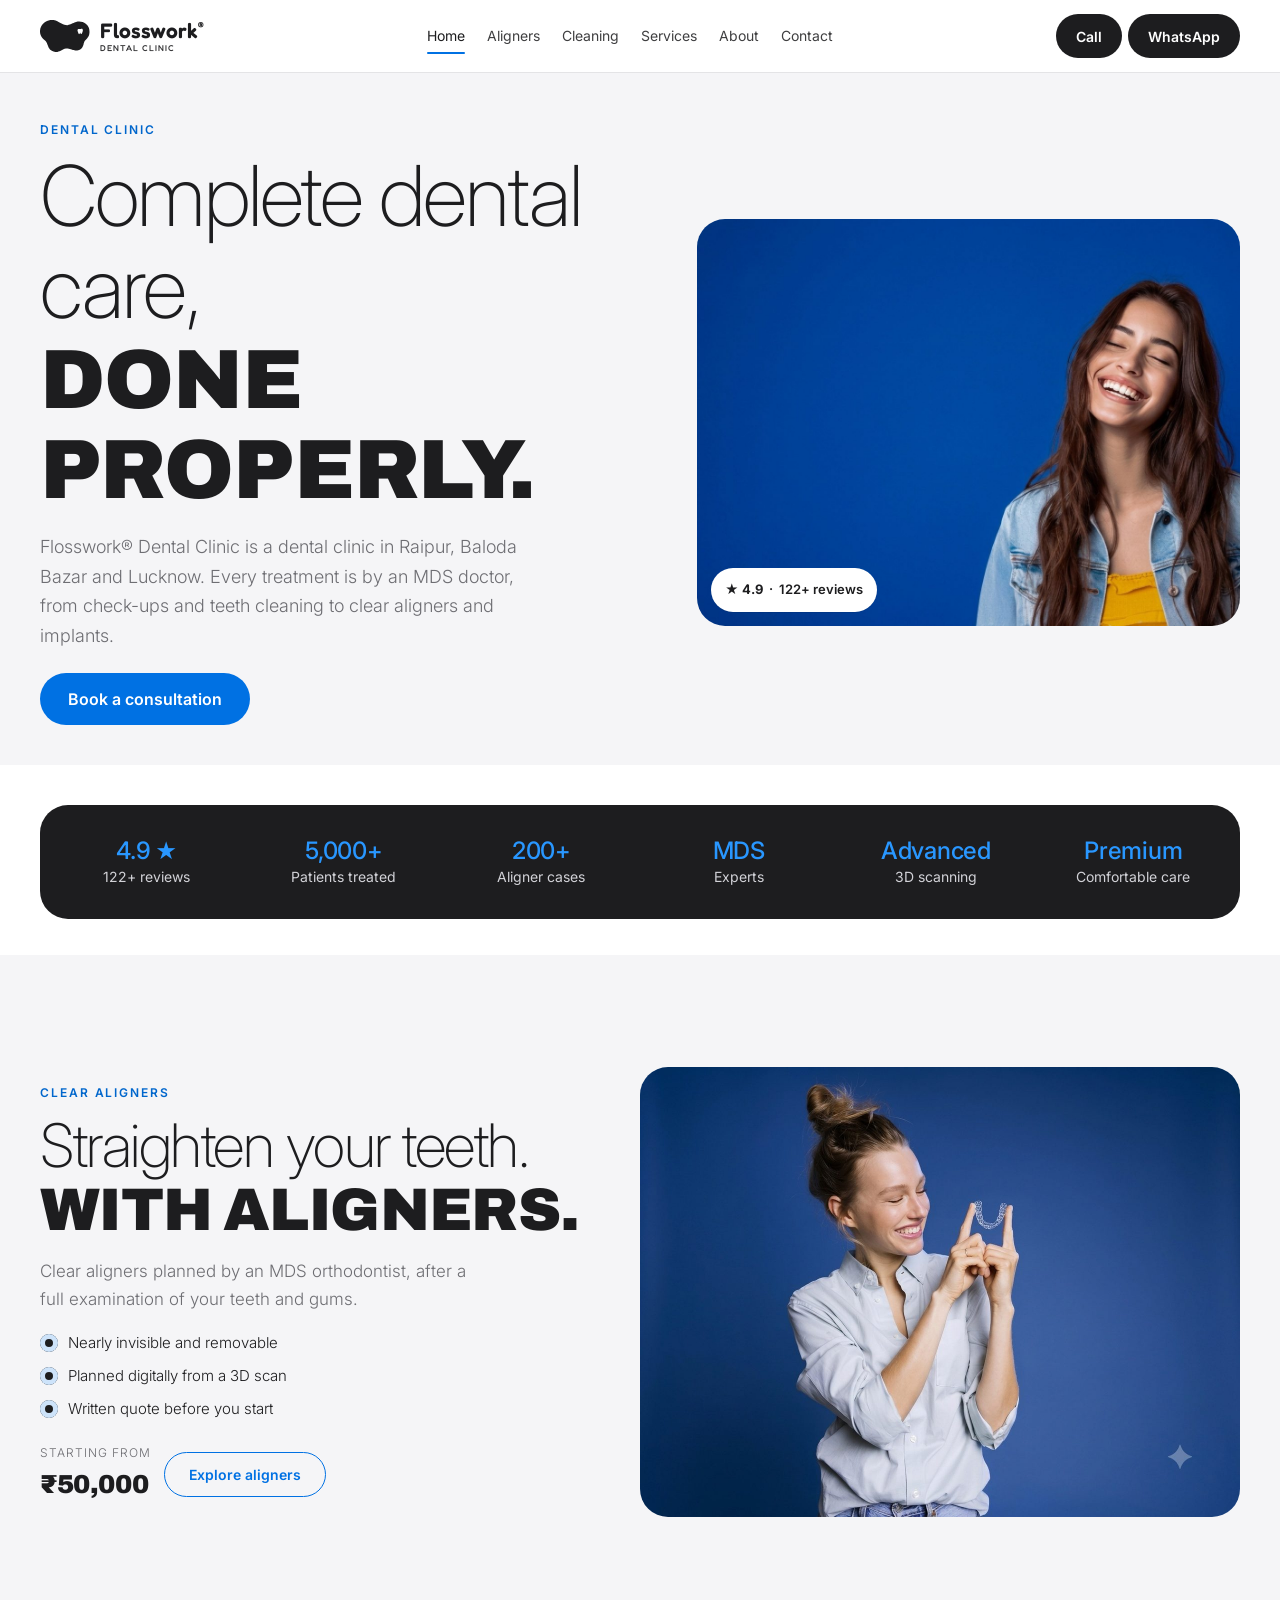
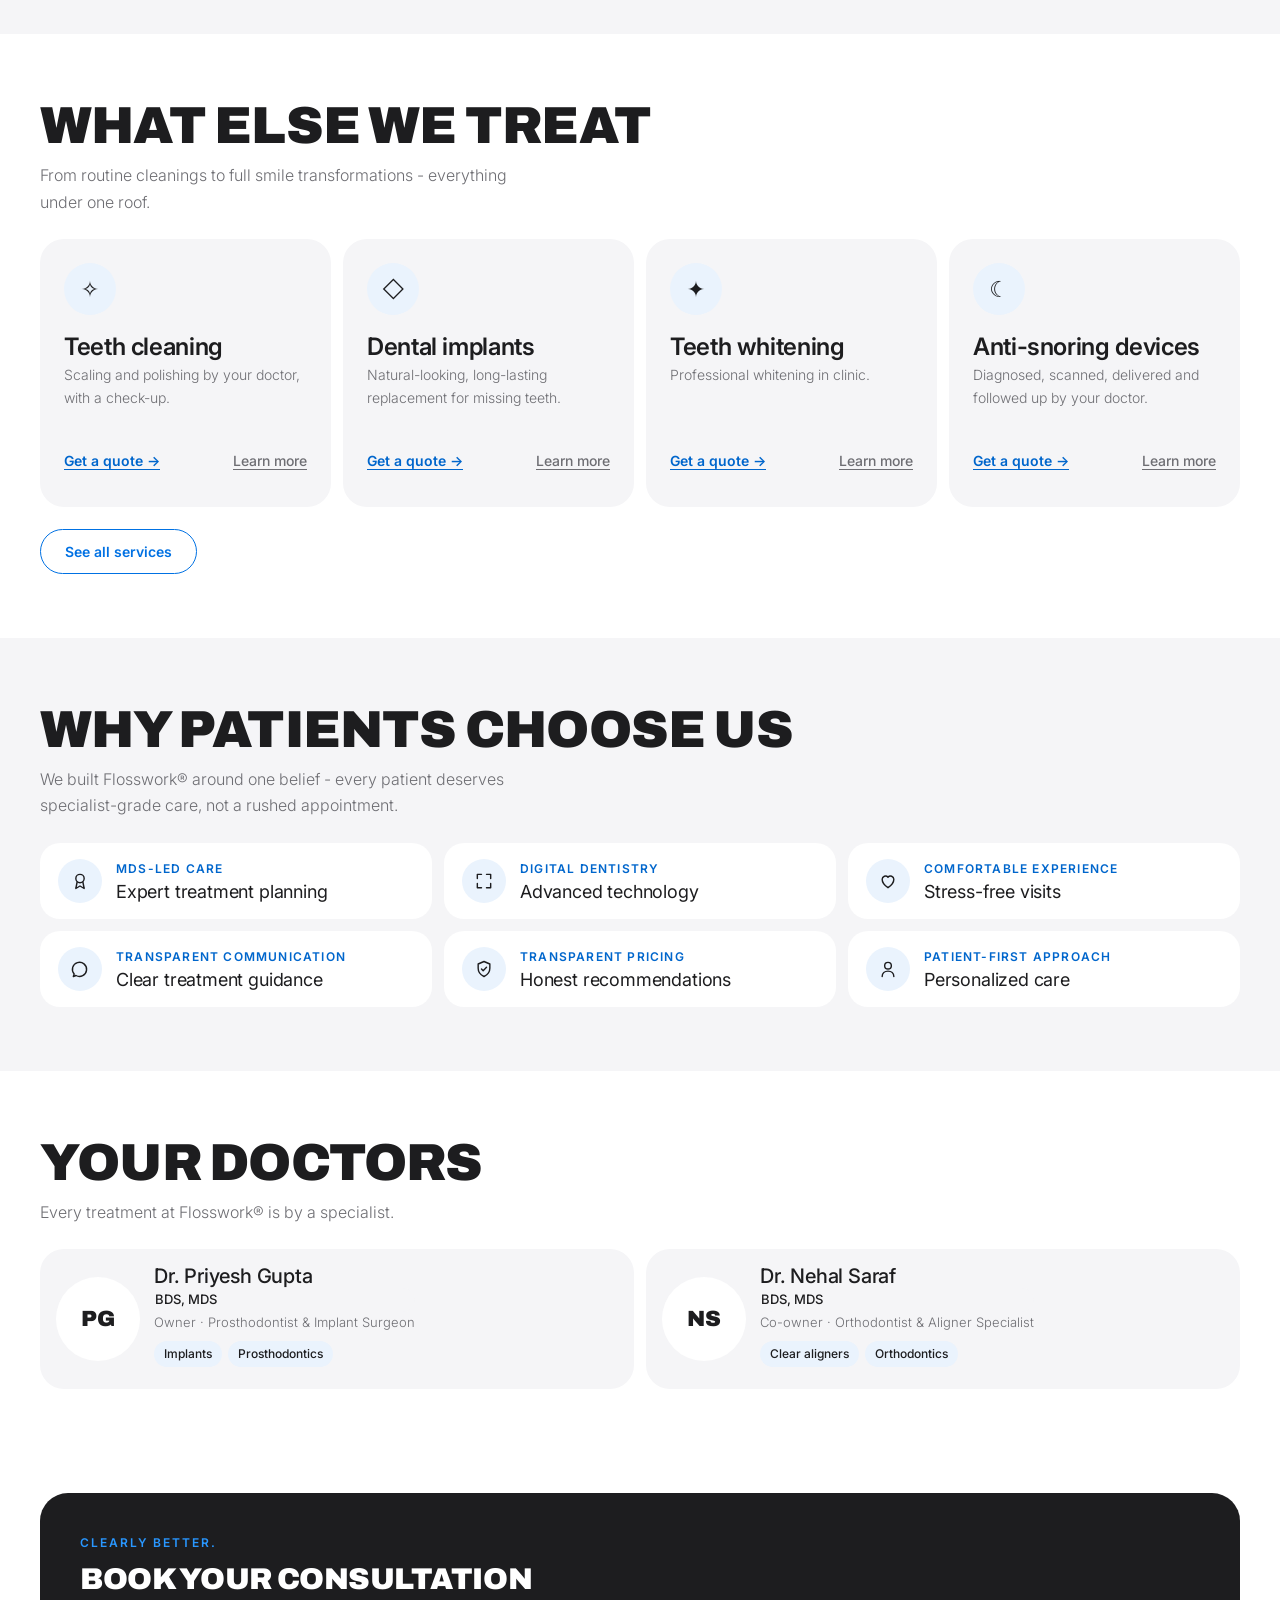
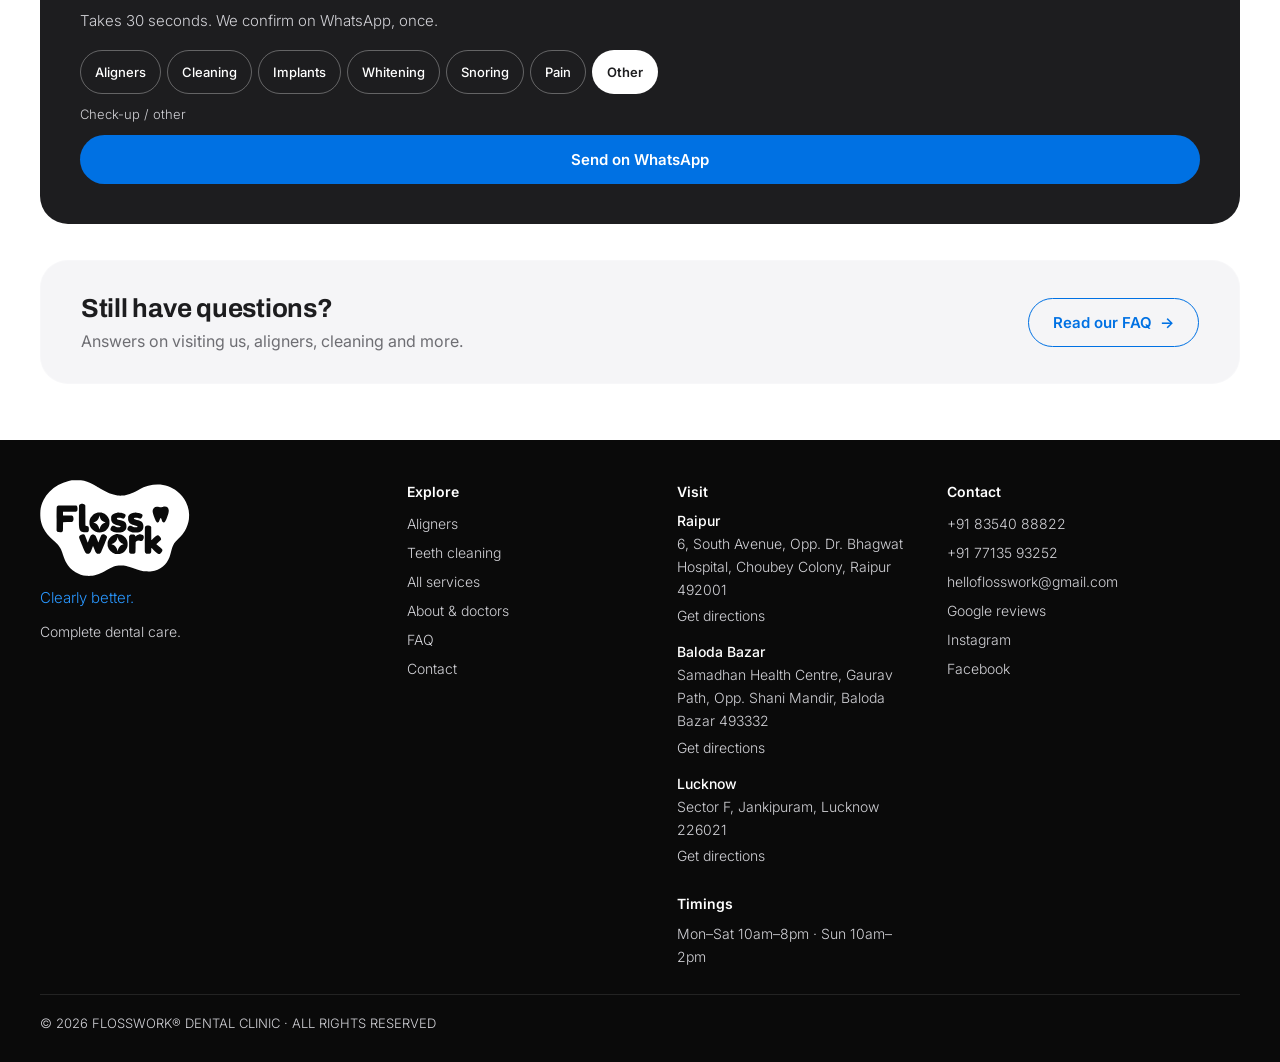
==== index.html @ 3b2576df "seo" ====
<!doctype html>
<html lang="en-IN">
<head>
<meta charset="utf-8">
<meta name="viewport" content="width=device-width, initial-scale=1">
<meta name="robots" content="index,follow,max-image-preview:large">
<title>Dental Clinic in Raipur, Baloda Bazar &amp; Lucknow | Flosswork</title>
<meta name="description" content="Dental clinic in Raipur, Baloda Bazar and Lucknow: clear aligners from ₹50,000, teeth cleaning, implants and whitening by MDS doctors. 4.9★ on Google.">
<link rel="canonical" href="https://flosswork.in/">
<link rel="icon" href="favicon.svg" type="image/svg+xml">
<link rel="icon" href="favicon-48.png" type="image/png" sizes="48x48">
<link rel="icon" href="favicon-192.png" type="image/png" sizes="192x192">
<link rel="apple-touch-icon" href="apple-touch-icon.png">
<meta property="og:type" content="website">
<meta property="og:site_name" content="Flosswork Dental Clinic">
<meta property="og:url" content="https://flosswork.in/">
<meta property="og:title" content="Dental Clinic in Raipur, Baloda Bazar &amp; Lucknow | Flosswork">
<meta property="og:description" content="Dental clinic in Raipur, Baloda Bazar and Lucknow: clear aligners from ₹50,000, teeth cleaning, implants and whitening by MDS doctors. 4.9★ on Google.">
<meta property="og:locale" content="en_IN">
<meta property="og:image" content="https://flosswork.in/images/og-home.jpg">
<meta property="og:image:width" content="1200">
<meta property="og:image:height" content="630">
<meta property="og:image:alt" content="Flosswork Dental Clinic. Complete dental care, done properly.">
<meta name="twitter:card" content="summary_large_image">
<meta name="twitter:title" content="Dental Clinic in Raipur, Baloda Bazar &amp; Lucknow | Flosswork">
<meta name="twitter:description" content="Dental clinic in Raipur, Baloda Bazar and Lucknow: clear aligners from ₹50,000, teeth cleaning, implants and whitening by MDS doctors. 4.9★ on Google.">
<meta name="twitter:image" content="https://flosswork.in/images/og-home.jpg">
<meta name="twitter:image:alt" content="Flosswork Dental Clinic. Complete dental care, done properly.">
<meta name="theme-color" content="#1d1d1f">
<link rel="preconnect" href="https://fonts.googleapis.com">
<link rel="preconnect" href="https://fonts.gstatic.com" crossorigin>
<link rel="preload" as="style" href="https://fonts.googleapis.com/css2?family=Archivo:wght@800;900&family=Fredoka:wght@500;600&family=Inter:wght@300;400;500;600;700&display=swap" onload="this.onload=null;this.rel='stylesheet'"><noscript><link rel="stylesheet" href="https://fonts.googleapis.com/css2?family=Archivo:wght@800;900&family=Fredoka:wght@500;600&family=Inter:wght@300;400;500;600;700&display=swap"></noscript>
<link rel="stylesheet" href="styles.css?v=f659c7eb">
<script type="application/ld+json">{"@context":"https://schema.org","@graph":[{"@type":"Organization","@id":"https://flosswork.in/#organization","name":"Flosswork Dental Clinic","url":"https://flosswork.in/","slogan":"Clearly better.","foundingDate":"2023","logo":{"@type":"ImageObject","url":"https://flosswork.in/brand/icon.svg"},"email":"helloflosswork@gmail.com","telephone":"+918354088822","sameAs":["https://share.google/FxXZNT7AcuzzEOvvb","https://www.instagram.com/helloflosswork","https://www.facebook.com/share/1aPEa3Czvx/"],"contactPoint":[{"@type":"ContactPoint","telephone":"+918354088822","contactType":"customer service","areaServed":"IN","availableLanguage":"English"}],"founder":[{"@id":"https://flosswork.in/about#pg"},{"@id":"https://flosswork.in/about#ns"}]},{"@type":"WebSite","@id":"https://flosswork.in/#website","url":"https://flosswork.in/","name":"Flosswork Dental Clinic","inLanguage":"en-IN","publisher":{"@id":"https://flosswork.in/#organization"}},{"@type":"Person","@id":"https://flosswork.in/about#pg","name":"Dr. Priyesh Gupta","honorificPrefix":"Dr.","url":"https://flosswork.in/about","jobTitle":"Prosthodontist & Implant Surgeon","hasCredential":[{"@type":"EducationalOccupationalCredential","credentialCategory":"degree","name":"BDS"},{"@type":"EducationalOccupationalCredential","credentialCategory":"degree","name":"MDS"}],"knowsAbout":["Implants","Prosthodontics"],"worksFor":{"@id":"https://flosswork.in/#organization"}},{"@type":"Person","@id":"https://flosswork.in/about#ns","name":"Dr. Nehal Saraf","honorificPrefix":"Dr.","url":"https://flosswork.in/about","jobTitle":"Orthodontist & Aligner Specialist","hasCredential":[{"@type":"EducationalOccupationalCredential","credentialCategory":"degree","name":"BDS"},{"@type":"EducationalOccupationalCredential","credentialCategory":"degree","name":"MDS"}],"knowsAbout":["Clear aligners","Orthodontics"],"worksFor":{"@id":"https://flosswork.in/#organization"}},{"@type":"Dentist","@id":"https://flosswork.in/contact#raipur","name":"Flosswork Dental Clinic, Raipur","url":"https://flosswork.in/contact#raipur","telephone":"+918354088822","email":"helloflosswork@gmail.com","image":"https://flosswork.in/images/hero-home.jpg","logo":"https://flosswork.in/brand/icon.svg","slogan":"Clearly better.","address":{"@type":"PostalAddress","streetAddress":"6, South Avenue, Opp. Dr. Bhagwat Hospital, Choubey Colony","addressLocality":"Raipur","addressRegion":"Chhattisgarh","postalCode":"492001","addressCountry":"IN"},"hasMap":"https://maps.google.com/?q=Flosswork+Dental+Clinic+Choubey+Colony+Raipur","areaServed":{"@type":"City","name":"Raipur"},"sameAs":["https://share.google/FxXZNT7AcuzzEOvvb","https://www.instagram.com/helloflosswork","https://www.facebook.com/share/1aPEa3Czvx/"],"parentOrganization":{"@id":"https://flosswork.in/#organization"},"geo":{"@type":"GeoCoordinates","latitude":21.2514,"longitude":81.6296},"openingHoursSpecification":[{"@type":"OpeningHoursSpecification","dayOfWeek":["Monday","Tuesday","Wednesday","Thursday","Friday","Saturday"],"opens":"10:00","closes":"20:00"},{"@type":"OpeningHoursSpecification","dayOfWeek":"Sunday","opens":"10:00","closes":"14:00"}]},{"@type":"Dentist","@id":"https://flosswork.in/contact#baloda","name":"Flosswork Dental Clinic, Baloda Bazar","url":"https://flosswork.in/contact#baloda","telephone":"+918354088822","email":"helloflosswork@gmail.com","image":"https://flosswork.in/images/hero-home.jpg","logo":"https://flosswork.in/brand/icon.svg","slogan":"Clearly better.","address":{"@type":"PostalAddress","streetAddress":"Samadhan Health Centre, Gaurav Path, Opp. Shani Mandir","addressLocality":"Baloda Bazar","addressRegion":"Chhattisgarh","postalCode":"493332","addressCountry":"IN"},"hasMap":"https://maps.app.goo.gl/iLH7STLszU33iTbU9","areaServed":{"@type":"City","name":"Baloda Bazar"},"sameAs":["https://www.instagram.com/helloflosswork","https://www.facebook.com/share/1aPEa3Czvx/"],"parentOrganization":{"@id":"https://flosswork.in/#organization"},"openingHoursSpecification":[{"@type":"OpeningHoursSpecification","dayOfWeek":["Monday","Tuesday","Wednesday","Thursday","Friday","Saturday"],"opens":"10:00","closes":"20:00"},{"@type":"OpeningHoursSpecification","dayOfWeek":"Sunday","opens":"10:00","closes":"14:00"}]},{"@type":"Dentist","@id":"https://flosswork.in/contact#lucknow","name":"Flosswork Dental Clinic, Lucknow","url":"https://flosswork.in/contact#lucknow","telephone":"+918354088822","email":"helloflosswork@gmail.com","image":"https://flosswork.in/images/hero-home.jpg","logo":"https://flosswork.in/brand/icon.svg","slogan":"Clearly better.","address":{"@type":"PostalAddress","streetAddress":"Sector F, Jankipuram","addressLocality":"Lucknow","addressRegion":"Uttar Pradesh","postalCode":"226021","addressCountry":"IN"},"hasMap":"https://maps.google.com/?q=Sector+F+Jankipuram+Lucknow+226021","areaServed":{"@type":"City","name":"Lucknow"},"sameAs":["https://www.instagram.com/helloflosswork","https://www.facebook.com/share/1aPEa3Czvx/"],"parentOrganization":{"@id":"https://flosswork.in/#organization"},"openingHoursSpecification":[{"@type":"OpeningHoursSpecification","dayOfWeek":["Monday","Tuesday","Wednesday","Thursday","Friday","Saturday"],"opens":"10:00","closes":"20:00"},{"@type":"OpeningHoursSpecification","dayOfWeek":"Sunday","opens":"10:00","closes":"14:00"}]},{"@type":"WebPage","@id":"https://flosswork.in/#webpage","url":"https://flosswork.in/","name":"Dental Clinic in Raipur, Baloda Bazar & Lucknow | Flosswork","description":"Dental clinic in Raipur, Baloda Bazar and Lucknow: clear aligners from ₹50,000, teeth cleaning, implants and whitening by MDS doctors. 4.9★ on Google.","inLanguage":"en-IN","isPartOf":{"@id":"https://flosswork.in/#website"},"about":{"@id":"https://flosswork.in/#organization"}}]}</script>
<script>(function(){var o=['index','aligners','cleaning','services'];function x(u){try{var n=new URL(u).pathname.split('/').pop().replace(/\.html$/,'')||'index';return o.indexOf(n)}catch(_){return-1}}
addEventListener('pageswap',function(e){if(!e.viewTransition||!e.activation||!e.activation.from||!e.activation.entry)return;var a=x(e.activation.from.url),b=x(e.activation.entry.url);if(a<0||b<0||a===b)return;var d=b>a?'fwd':'back';document.documentElement.classList.add('vt-'+d);try{sessionStorage.setItem('fwDir',d)}catch(_){}});
addEventListener('pagereveal',function(e){var d=null;try{d=sessionStorage.getItem('fwDir');sessionStorage.removeItem('fwDir')}catch(_){}if(!e.viewTransition)return;if(d)document.documentElement.classList.add('vt-'+d);e.viewTransition.finished.then(function(){document.documentElement.classList.remove('vt-fwd','vt-back')})})})();</script>
</head>
<body>
<svg width="0" height="0" style="position:absolute" aria-hidden="true" focusable="false"><defs><symbol id="fw-icon" viewBox="183 533 1905 1226"><path fill="currentColor" fill-rule="evenodd" d="M 595.6 534.7 C 584.8 535.8 562 539.8 546.9 543.3 C 453.1 565.3 366.4 613.6 301.6 679.9 C 269.6 712.7 247.7 743.2 226.9 784.3 C 202.8 831.9 188.9 878.6 185.4 922.3 C 182 965.1 184.1 1019.5 190.1 1048.8 C 196.7 1081.4 209.6 1119.3 223.8 1147.6 C 250.8 1201.4 286.4 1244.4 353.1 1303.9 C 407.8 1352.5 426.9 1374.8 444.4 1410.5 C 454 1430.1 458.1 1440.7 472.3 1483.1 C 489 1532.3 499.2 1557.5 512.7 1582.6 C 540.9 1635 583.4 1679.5 634.4 1710.1 C 676.5 1735.5 724 1751.4 772.5 1756.6 C 790.7 1758.4 830.9 1758 848.9 1755.6 C 907.8 1747.8 953.5 1730.2 1028.6 1686.4 C 1071.6 1661.3 1098.8 1647.4 1123.5 1637.5 C 1154.1 1625.4 1170.3 1622.7 1214.7 1622.7 C 1270.1 1622.7 1283.7 1625.9 1394.8 1664.8 C 1473.2 1692.2 1491 1696.7 1530.9 1699.3 C 1575.4 1702.1 1618.6 1699.2 1644.9 1691.7 C 1697.7 1676.7 1746 1647.8 1778.4 1611.8 C 1795.6 1592.8 1809 1573.2 1821.7 1548.5 C 1834.5 1523.5 1840.3 1506.4 1854.8 1451.9 C 1867.4 1403.6 1875.7 1379.7 1886.4 1359.1 C 1898.1 1337 1903.6 1330.1 1948.7 1282.4 C 1993.1 1235.5 2013.2 1210.7 2033.1 1178.4 C 2058.5 1137.4 2078.1 1081.6 2083.8 1034.3 C 2093.6 954.5 2081 881.7 2045.6 811.7 C 2019.9 761 1981.3 713.6 1935.7 677 C 1832.2 593.8 1699.7 568.4 1564 605.6 C 1520.9 617.4 1490.8 630.3 1432.6 661.4 C 1349.3 706.1 1299.6 723.4 1236.3 730 C 1218.1 731.9 1186.3 731.4 1170.4 729.1 C 1104 719 1029.3 689.2 948.2 640.1 C 894 607.2 883.7 601.2 867.4 592.3 C 806.7 559.5 759.4 543.2 703.4 536 C 689.9 534.3 610 533.3 595.6 534.7 Z M 1790.4 872.7 C 1801.7 875.9 1804.9 877.5 1811.5 883.5 C 1819.1 890.5 1822.1 897 1824.5 912.8 L 1826.6 925.6 L 1824.5 939.8 C 1823.4 947.5 1821.3 957.7 1820.1 962.4 C 1815.5 979.1 1805.8 1006.7 1800.3 1019.2 C 1798.9 1022.3 1796.5 1027.8 1794.9 1031.4 C 1791.8 1038.8 1786.9 1049.4 1785.4 1052.2 C 1777.3 1067.4 1773.3 1071.7 1765.9 1073.5 C 1759.4 1075 1754.2 1073.5 1749 1068.5 C 1743.6 1063.2 1742.7 1061.2 1732.5 1030.5 C 1729.2 1020.6 1724.5 1016.2 1720 1018.7 C 1716.9 1020.3 1715.5 1023.4 1708.6 1043.7 C 1703.2 1060.3 1701.1 1064.9 1697.5 1068.6 C 1691.7 1074.6 1687 1075.7 1678.2 1073 C 1672.2 1071.2 1667.4 1066.1 1662.2 1055.8 C 1660.2 1051.8 1658.4 1048.3 1658 1048 C 1657.7 1047.7 1656.9 1046 1656.2 1044.2 C 1655.5 1042.4 1653.9 1038.5 1652.6 1035.7 C 1649.2 1028.1 1644.8 1017.6 1643.7 1014.4 C 1643.2 1012.8 1641.3 1008 1639.6 1003.6 C 1633.9 988.2 1625.8 962.4 1622.6 948.7 C 1617 924.5 1622 903.6 1636.5 889 C 1646 879.6 1657.7 874.6 1673 873.4 C 1681 872.7 1689.6 874.1 1702.9 877.9 C 1710.8 880.3 1713.8 880.7 1723.1 880.7 C 1732.6 880.7 1735 880.3 1742.1 877.9 C 1749.6 875.5 1761.8 871.9 1766.3 870.9 C 1772 869.7 1782 870.5 1790.4 872.7 Z M 1790.4 872.7"/></symbol></defs></svg>
<header class="nav" id="nav">
  <div class="wrap nav-in">
    <a class="logo" href="/" aria-label="Flosswork Dental Clinic home"><svg class="logo-mark" viewBox="0 0 1905 1226" aria-hidden="true"><use href="#fw-icon"/></svg><span class="logo-text"><span class="logo-name">Flosswork<sup>®</sup></span><span class="logo-sub">Dental Clinic</span></span></a>
    <nav class="l" aria-label="Main"><a href="/" aria-current="page">Home</a><a href="/aligners">Aligners</a><a href="/cleaning">Cleaning</a><a href="/services">Services</a><a href="/about">About</a><a href="/contact">Contact</a></nav>
    <div class="hdr-r">
      <a class="btn btn--call hdr-call" data-call href="tel:+918354088822" aria-label="Call Flosswork"><svg class="ic" viewBox="0 0 24 24" fill="none" stroke="currentColor" stroke-width="1.8" stroke-linecap="round" stroke-linejoin="round" aria-hidden="true"><path d="M5 4h4l2 5-2.5 1.5a11 11 0 0 0 5 5L15 13l5 2v4a2 2 0 0 1-2 2A16 16 0 0 1 3 6a2 2 0 0 1 2-2z"/></svg><span class="lbl">Call</span></a>
      <a class="btn btn--wa hdr-wa" href="#book" data-book aria-label="WhatsApp Flosswork"><svg class="ic" viewBox="0 0 24 24" fill="none" stroke="currentColor" stroke-width="1.8" stroke-linecap="round" stroke-linejoin="round" aria-hidden="true"><path d="M3 21l1.6-4.8A8.5 8.5 0 1 1 8 19.4L3 21z"/><path d="M9 9c0 3 3 6 6 6l1.2-1.5-2-1-1 .6c-.8-.4-1.700-1.300-2.100-2.100l.6-1-1-2z"/></svg><span class="lbl">WhatsApp</span></a>
    </div>
  </div>
</header>
<div class="drawer" id="drawer" role="dialog" aria-modal="true" aria-label="Menu"><button class="sheet-x" id="close-menu" type="button" aria-label="Close menu"></button><div class="sheet"><p class="sl">Explore</p><nav class="rows" aria-label="More pages"><a class="row" href="/about"><span class="ti"><svg viewBox="0 0 24 24" fill="none" stroke="currentColor" stroke-width="1.8" stroke-linecap="round" stroke-linejoin="round" aria-hidden="true"><circle cx="9" cy="8" r="3.5"/><path d="M2.5 20c0-3.5 3-6 6.5-6s6.5 2.5 6.5 6M16 5a3.5 3.5 0 0 1 0 6.5M18 14.5c2 .8 3.5 2.8 3.5 5.5"/></svg></span><span class="tl">About us</span><svg class="go" viewBox="0 0 24 24" fill="none" stroke="currentColor" stroke-width="1.8" stroke-linecap="round" stroke-linejoin="round" aria-hidden="true"><path d="M9 6l6 6-6 6"/></svg></a><a class="row" href="/faq"><span class="ti"><svg viewBox="0 0 24 24" fill="none" stroke="currentColor" stroke-width="1.8" stroke-linecap="round" stroke-linejoin="round" aria-hidden="true"><circle cx="12" cy="12" r="9"/><path d="M9.5 9.5a2.5 2.5 0 1 1 3.5 2.3c-.7.4-1 .9-1 1.7M12 17h.01"/></svg></span><span class="tl">FAQ</span><svg class="go" viewBox="0 0 24 24" fill="none" stroke="currentColor" stroke-width="1.8" stroke-linecap="round" stroke-linejoin="round" aria-hidden="true"><path d="M9 6l6 6-6 6"/></svg></a><a class="row" href="/contact"><span class="ti"><svg viewBox="0 0 24 24" fill="none" stroke="currentColor" stroke-width="1.8" stroke-linecap="round" stroke-linejoin="round" aria-hidden="true"><path d="M12 21s7-6.2 7-11.5a7 7 0 0 0-14 0C5 14.8 12 21 12 21z"/><circle cx="12" cy="9.5" r="2.5"/></svg></span><span class="tl">Contact</span><svg class="go" viewBox="0 0 24 24" fill="none" stroke="currentColor" stroke-width="1.8" stroke-linecap="round" stroke-linejoin="round" aria-hidden="true"><path d="M9 6l6 6-6 6"/></svg></a></nav></div></div>
<main id="top">
<header class="shero">
  <div class="wrap hrow">
    <div class="txt">
      <div class="eyebrow">Dental clinic</div>
      <h1>Complete dental care,<strong>done properly.</strong></h1>
      <p>Flosswork® Dental Clinic is a dental clinic in Raipur, Baloda Bazar and Lucknow. Every treatment is by an MDS doctor, from check-ups and teeth cleaning to clear aligners and implants.</p>
      <div class="row"><a class="btn btn--ink btn--lg" href="#book" data-book>Book a consultation</a></div>
    </div>
    <div class="img">
      <img width="1200" height="900" src="images/hero-home.jpg" alt="Flosswork Dental Clinic in Raipur, Baloda Bazar and Lucknow" fetchpriority="high">
      <a class="pill" data-gmb href="https://share.google/FxXZNT7AcuzzEOvvb" target="_blank" rel="noopener"><b>★ <span data-rating>4.9</span></b> · <span><span data-reviews>122</span>+ reviews</span></a>
    </div>
  </div>

</header>




<div class="wrap">
  <div class="data" data-trust role="group" aria-label="Clinic facts"><div class="rate"><b><span data-rating>4.9</span><i aria-hidden="true">★</i></b><span><span data-reviews>122</span>+ reviews</span></div><div><b>5,000+</b><span>Patients treated</span></div><div><b>200+</b><span>Aligner cases</span></div><div><b>MDS</b><span>Experts</span></div><div><b>Advanced</b><span>3D scanning</span></div><div><b>Premium</b><span>Comfortable care</span></div></div>
</div>

<section class="sec band" aria-labelledby="al-h" style="margin-top:36px">
  <div class="wrap">
    <div class="txt">
      <div class="eyebrow">Clear aligners</div>
      <h2 id="al-h">Straighten your teeth.<strong>With aligners.</strong></h2>
      <p>Clear aligners planned by an MDS orthodontist, after a full examination of your teeth and gums.</p>
      <ul><li>Nearly invisible and removable</li><li>Planned digitally from a 3D scan</li><li>Written quote before you start</li></ul>
      <div class="from"><span><small class="lab">Starting from</small><b>₹50,000</b></span>
        <a class="btn btn--line btn--accent" href="/aligners">Explore aligners</a></div>
    </div>
    <div class="pic"><img width="1200" height="900" src="images/band-aligners.jpg" alt="Patient smiling after clear aligner treatment" loading="lazy"></div>
  </div>
</section>

<section class="sec" id="treat" aria-labelledby="t-h">
  <div class="wrap">
    <h2 class="hd" id="t-h">What else we treat</h2>
    <p class="sub">From routine cleanings to full smile transformations - everything under one roof.</p>
    <div class="tr" data-tiles><article class="t"><div><div class="ic" aria-hidden="true">✧</div><h3 style="margin-top:18px">Teeth cleaning</h3><small>Scaling and polishing by your doctor, with a check-up.</small></div><div class="pr"><button type="button" data-need="cleaning">Get a quote →</button><a href="/cleaning">Learn more</a></div></article><article class="t"><div><div class="ic" aria-hidden="true">◇</div><h3 style="margin-top:18px">Dental implants</h3><small>Natural-looking, long-lasting replacement for missing teeth.</small></div><div class="pr"><button type="button" data-need="implants">Get a quote →</button><a href="/services#implants">Learn more</a></div></article><article class="t"><div><div class="ic" aria-hidden="true">✦</div><h3 style="margin-top:18px">Teeth whitening</h3><small>Professional whitening in clinic.</small></div><div class="pr"><button type="button" data-need="whitening">Get a quote →</button><a href="/services#whitening">Learn more</a></div></article><article class="t"><div><div class="ic" aria-hidden="true">☾</div><h3 style="margin-top:18px">Anti-snoring devices</h3><small>Diagnosed, scanned, delivered and followed up by your doctor.</small></div><div class="pr"><button type="button" data-need="snoring">Get a quote →</button><a href="/services#snoring">Learn more</a></div></article></div>
    <p style="margin-top:22px"><a class="btn btn--line btn--accent" href="/services">See all services</a></p>
  </div>
</section>

<section class="sec s" id="why" aria-labelledby="w-h">
  <div class="wrap">
    <h2 class="hd" id="w-h">Why patients choose us</h2>
    <p class="sub">We built Flosswork® around one belief - every patient deserves specialist-grade care, not a rushed appointment.</p>
    <div class="why">
      <article class="why-c"><div class="ic"><svg viewBox="0 0 24 24" width="22" height="22" fill="none" stroke="currentColor" stroke-width="1.7" stroke-linecap="round" stroke-linejoin="round" aria-hidden="true"><circle cx="12" cy="9" r="5"/><path d="M8.5 13.5L7 21l5-3 5 3-1.5-7.5"/></svg></div><div class="k">MDS-led care</div><h3>Expert treatment planning</h3></article>
      <article class="why-c"><div class="ic"><svg viewBox="0 0 24 24" width="22" height="22" fill="none" stroke="currentColor" stroke-width="1.7" stroke-linecap="round" stroke-linejoin="round" aria-hidden="true"><path d="M4 9V4h5M20 9V4h-5M4 15v5h5M20 15v5h-5"/></svg></div><div class="k">Digital dentistry</div><h3>Advanced technology</h3></article>
      <article class="why-c"><div class="ic"><svg viewBox="0 0 24 24" width="22" height="22" fill="none" stroke="currentColor" stroke-width="1.7" stroke-linecap="round" stroke-linejoin="round" aria-hidden="true"><path d="M12 20s-7-4.4-7-10a4 4 0 0 1 7-2.6A4 4 0 0 1 19 10c0 5.600-7 10-7 10z"/></svg></div><div class="k">Comfortable experience</div><h3>Stress-free visits</h3></article>
      <article class="why-c"><div class="ic"><svg viewBox="0 0 24 24" width="22" height="22" fill="none" stroke="currentColor" stroke-width="1.7" stroke-linecap="round" stroke-linejoin="round" aria-hidden="true"><path d="M5 18l-1 3 3.2-1.2A8.500 8.500 0 1 0 5 18z"/></svg></div><div class="k">Transparent communication</div><h3>Clear treatment guidance</h3></article>
      <article class="why-c"><div class="ic"><svg viewBox="0 0 24 24" width="22" height="22" fill="none" stroke="currentColor" stroke-width="1.7" stroke-linecap="round" stroke-linejoin="round" aria-hidden="true"><path d="M12 3l7 3v5c0 4.500-3 8-7 10-4-2-7-5.500-7-10V6l7-3z"/><path d="M9 12l2 2 4-4"/></svg></div><div class="k">Transparent pricing</div><h3>Honest recommendations</h3></article>
      <article class="why-c"><div class="ic"><svg viewBox="0 0 24 24" width="22" height="22" fill="none" stroke="currentColor" stroke-width="1.7" stroke-linecap="round" stroke-linejoin="round" aria-hidden="true"><circle cx="12" cy="8" r="4"/><path d="M5 21c0-4 3-6.500 7-6.500s7 2.500 7 6.500"/></svg></div><div class="k">Patient-first approach</div><h3>Personalized care</h3></article>
    </div>
  </div>
</section>

<section class="sec" id="doctors" aria-labelledby="d-h">
  <div class="wrap">
    <h2 class="hd" id="d-h">Your doctors</h2>
    <p class="sub">Every treatment at Flosswork® is by a specialist.</p>
    <div class="dr" data-doctors><article class="d"><div class="av">PG</div><div><h3>Dr. Priyesh Gupta</h3><small class="q">BDS, MDS</small><small>Owner · Prosthodontist &amp; Implant Surgeon</small><div class="tags"><span>Implants</span><span>Prosthodontics</span></div></div></article><article class="d"><div class="av">NS</div><div><h3>Dr. Nehal Saraf</h3><small class="q">BDS, MDS</small><small>Co-owner · Orthodontist &amp; Aligner Specialist</small><div class="tags"><span>Clear aligners</span><span>Orthodontics</span></div></div></article></div>
  </div>
</section>

<div class="wrap book" id="book">
  <form class="form" id="form" novalidate aria-labelledby="f-h">
    <div id="form-body">
      <div class="tag">Clearly better.</div>
      <h2 class="hd" id="f-h">Book your consultation</h2>
      <p class="intro">Takes 30 seconds. We confirm on WhatsApp, once.</p>
      <div class="pl" id="p-need" role="group" aria-label="What do you need"></div>
      <p class="sumline" id="sum"></p>
      <button class="btn btn--wa send" id="send" type="submit">Send on WhatsApp</button>
    </div>
    <div class="done" id="done" role="status" hidden>
      <h2 class="hd">Thank you.</h2>
      <p>WhatsApp should have opened with your message. Press send and we’ll confirm your visit. If it didn’t open, use the button below.</p>
      <a class="btn btn--wa send" id="done-link" target="_blank" rel="noopener" style="width:auto;justify-self:start">Open WhatsApp</a>
      <button class="again" id="again" type="button">Make another booking</button>
    </div>
  </form>
</div>
</main>
<section class="faqban" aria-labelledby="fb-h">
  <div class="wrap"><div class="in"><div><h2 id="fb-h">Still have questions?</h2><p>Answers on visiting us, aligners, cleaning and more.</p></div><a class="btn btn--line btn--accent" href="/faq">Read our FAQ <span aria-hidden="true">→</span></a></div></div>
</section>
<footer class="foot">
  <div class="wrap">
    <div class="g">
      <div><div class="brand"><svg class="foot-mark" viewBox="0 0 384 246" role="img" aria-label="Flosswork"><use href="brand/wordmark-sprite.svg#fw-word"/></svg><em>Clearly better.</em></div><p style="margin-top:10px;max-width:30ch">Complete dental care.</p></div>
      <div><b>Explore</b><a href="/aligners">Aligners</a><a href="/cleaning">Teeth cleaning</a><a href="/services">All services</a><a href="/about">About &amp; doctors</a><a href="/faq">FAQ</a><a href="/contact">Contact</a></div>
      <div><b>Visit</b><span class="loc">Raipur</span><span>6, South Avenue, Opp. Dr. Bhagwat Hospital, Choubey Colony, Raipur 492001</span><a data-maps href="https://maps.google.com/?q=Flosswork+Dental+Clinic+Choubey+Colony+Raipur" target="_blank" rel="noopener">Get directions</a><span class="loc">Baloda Bazar</span><span>Samadhan Health Centre, Gaurav Path, Opp. Shani Mandir, Baloda Bazar 493332</span><a data-maps href="https://maps.app.goo.gl/iLH7STLszU33iTbU9" target="_blank" rel="noopener">Get directions</a><span class="loc">Lucknow</span><span>Sector F, Jankipuram, Lucknow 226021</span><a data-maps href="https://maps.google.com/?q=Sector+F+Jankipuram+Lucknow+226021" target="_blank" rel="noopener">Get directions</a><b class="tm">Timings</b><span data-hours>Mon–Sat 10am–8pm · Sun 10am–2pm</span></div>
      <div><b>Contact</b><a data-phone href="tel:+918354088822">+91 83540 88822</a><a href="tel:+917713593252">+91 77135 93252</a><a href="mailto:helloflosswork@gmail.com">helloflosswork@gmail.com</a><a data-gmb href="https://share.google/FxXZNT7AcuzzEOvvb" target="_blank" rel="noopener">Google reviews</a><a href="https://www.instagram.com/helloflosswork" target="_blank" rel="noopener">Instagram</a><a href="https://www.facebook.com/share/1aPEa3Czvx/" target="_blank" rel="noopener">Facebook</a></div>
    </div>
    <div class="copy">© 2026 FLOSSWORK® DENTAL CLINIC · ALL RIGHTS RESERVED</div>
  </div>
</footer>
<div class="fabx" id="fab" role="group" aria-label="Contact us"><div class="fabx-pill"><a class="seg call" data-call href="tel:+918354088822" aria-label="Call Flosswork"><svg class="ic" viewBox="0 0 24 24" fill="none" stroke="currentColor" stroke-width="1.8" stroke-linecap="round" stroke-linejoin="round" aria-hidden="true"><path d="M5 4h4l2 5-2.5 1.5a11 11 0 0 0 5 5L15 13l5 2v4a2 2 0 0 1-2 2A16 16 0 0 1 3 6a2 2 0 0 1 2-2z"/></svg><span class="lbl">Call</span></a><a class="seg wa" href="#book" data-book aria-label="WhatsApp Flosswork"><svg class="ic" viewBox="0 0 24 24" fill="none" stroke="currentColor" stroke-width="1.8" stroke-linecap="round" stroke-linejoin="round" aria-hidden="true"><path d="M3 21l1.6-4.8A8.5 8.5 0 1 1 8 19.4L3 21z"/><path d="M9 9c0 3 3 6 6 6l1.2-1.5-2-1-1 .6c-.8-.4-1.7-1.3-2.1-2.1l.6-1-1-2z"/></svg><span class="lbl">WhatsApp</span></a></div></div>
<nav class="tabbar" id="bar" aria-label="Quick links" style="--i:0"><span class="tab-ind" aria-hidden="true"></span><a class="tab" href="/" aria-current="page"><svg viewBox="0 0 24 24" fill="none" stroke="currentColor" stroke-width="1.8" stroke-linecap="round" stroke-linejoin="round" aria-hidden="true"><path d="M3 11l9-8 9 8M5 10v10h14V10M10 20v-6h4v6"/></svg><span>Home</span></a><a class="tab" href="/aligners"><svg viewBox="0 0 24 24" fill="none" stroke="currentColor" stroke-width="1.8" stroke-linecap="round" stroke-linejoin="round" aria-hidden="true"><path d="M12 3l1.8 5.2L19 10l-5.2 1.8L12 17l-1.8-5.2L5 10l5.2-1.8zM19 16l.8 2.2L22 19l-2.2.8L19 22l-.8-2.2L16 19l2.2-.8z"/></svg><span>Aligners</span></a><a class="tab" href="/cleaning"><svg viewBox="0 0 24 24" fill="none" stroke="currentColor" stroke-width="1.8" stroke-linecap="round" stroke-linejoin="round" aria-hidden="true"><path d="M12 3s6 6.2 6 10.5a6 6 0 0 1-12 0C6 9.2 12 3 12 3z"/></svg><span>Cleaning</span></a><a class="tab" href="/services"><svg viewBox="0 0 24 24" fill="none" stroke="currentColor" stroke-width="1.8" stroke-linecap="round" stroke-linejoin="round" aria-hidden="true"><path d="M7 3c-2.5 0-4 2-4 4.5 0 2 1 3.5 1.5 6S5.5 21 7.5 21c1.5 0 1.5-4 4.5-4s3 4 4.5 4c2 0 2.5-4.5 3-7s1.5-4 1.5-6.5C21 5 19.5 3 17 3c-2 0-3 1-5 1S9 3 7 3z"/></svg><span>Services</span></a><button class="tab" id="menu-btn" type="button" aria-label="Open menu" aria-expanded="false" aria-controls="drawer"><svg viewBox="0 0 24 24" fill="none" stroke="currentColor" stroke-width="1.8" stroke-linecap="round" stroke-linejoin="round" aria-hidden="true"><path d="M4 7h16M4 12h16M4 17h16"/></svg><span>Menu</span></button></nav>
<script src="config.js?v=0df3ffeb" defer></script>
<script src="app.js?v=bca2931b" defer></script>
</body>
</html>
---- styles.css ----
/* Flosswork — V2 Immersive (Wise booking × Withings UI), Wise green */
:root{
  --ink:#111;--soft:#f3f2ef;--mute:#5b5b57;--line:#e4e3df;--bg:#fff;
  --green:#9fe870;--greend:#163300;--tint:#e2f6d5;--link:#2d6a0a;
  --head:'Archivo',Inter,system-ui,sans-serif;
  --img:#e9e8e4;--dim:#b5b5b1;--warn:#fff2e5;--warn-ink:#5a2d00;--err:#ffb4ab;
  --gut:20px;--max:1280px;--ease:cubic-bezier(.22,1,.36,1)
}
*{box-sizing:border-box;margin:0}
html{scroll-behavior:smooth;scroll-padding-top:72px}
body{font-family:Inter,system-ui,-apple-system,sans-serif;font-size:16px;font-weight:300;color:var(--ink);background:var(--bg);line-height:1.65;-webkit-font-smoothing:antialiased;padding-bottom:calc(76px + env(safe-area-inset-bottom))}
img{max-width:100%;height:auto;display:block}
a{color:inherit}
button,select,input{font:inherit;color:inherit}
:focus-visible{outline:3px solid var(--greend);outline-offset:2px;border-radius:8px}
.form :focus-visible,.price :focus-visible,.foot :focus-visible,.cmp .h :focus-visible{outline-color:var(--green)}
.in:focus{border-color:#fff;outline:0}
.wrap{max-width:var(--max);margin:0 auto;padding:0 var(--gut)}
.sr{position:absolute;width:1px;height:1px;overflow:hidden;clip:rect(0 0 0 0)}
h1,h2,h3{font-weight:200;letter-spacing:-.01em;line-height:1.15}
.hd{font-family:var(--head);font-weight:900;text-transform:uppercase;letter-spacing:-.015em;line-height:1.08}
.btn{display:inline-flex;align-items:center;justify-content:center;gap:8px;border:0;cursor:pointer;text-decoration:none;font:600 14px Inter;border-radius:99px;transition:transform .25s var(--ease),opacity .2s,box-shadow .25s var(--ease),filter .2s;padding:13px 24px}
.btn:active{transform:scale(.97)}
.btn--ink{background:var(--ink);color:#fff}
.btn--green{background:var(--green);color:var(--greend)}
.btn:hover{opacity:.9}
.btn--green:hover{opacity:1;filter:brightness(.96)}
.btn--line{border:1.5px solid #1114;color:var(--ink)}
.btn--lg{padding:16px 28px;font-size:16px}
.eyebrow{font-size:12px;letter-spacing:.16em;text-transform:uppercase;color:var(--link);font-weight:600;margin-bottom:10px}
/* header */
.nav{position:fixed;top:0;left:0;right:0;z-index:50;color:#fff;transition:background .25s,color .25s,box-shadow .25s}
.nav.solid{background:#ffffffee;backdrop-filter:blur(16px);color:var(--ink);box-shadow:0 1px 0 #0001}
.nav-in{display:flex;align-items:center;justify-content:space-between;padding-top:14px;padding-bottom:14px;gap:10px;min-height:64px}
.logo{display:inline-flex;align-items:center;gap:10px;text-decoration:none;color:inherit}
.logo-mark{height:32px;width:auto;aspect-ratio:1905/1226;flex:none}
.logo-text{display:flex;flex-direction:column;line-height:1;font-family:Fredoka,Inter,system-ui,sans-serif}
.logo-name{font-weight:600;font-size:21px;letter-spacing:0}
.logo-name sup{font-size:.4em;font-weight:700;vertical-align:top;position:relative;top:.12em;margin-left:.05em}
.logo-sub{margin-top:.35em;font-weight:500;font-size:8.5px;letter-spacing:.12em;text-transform:uppercase;opacity:.9}
.nav .l{display:none;gap:22px;font-size:14px;font-weight:400}
.nav .l a{text-decoration:none;opacity:.85;padding:6px 0;position:relative;transition:opacity .2s}
.nav .l a:after{content:"";position:absolute;left:0;right:0;bottom:0;height:2px;border-radius:2px;background:var(--green);transform:scaleX(0);transform-origin:right;transition:transform .35s var(--ease)}
.nav .l a:hover,.nav .l a:focus-visible{opacity:1}
.nav .l a:hover:after,.nav .l a:focus-visible:after,.nav .l a[aria-current=page]:after{transform:scaleX(1);transform-origin:left}
.nav .l a[aria-current=page]{opacity:1}
.nav .btn{background:#fff;color:var(--ink);padding:10px 20px}
.nav.solid .btn,.nav .btn{background:#25d366;color:#fff}
.hdr-r{display:flex;align-items:center;gap:6px}
.hdr-wa,.hdr-call{display:none}
.menu-btn{background:none;border:0;width:44px;height:44px;display:grid;place-items:center;cursor:pointer;margin-right:-8px;color:inherit}
.menu-btn span,.menu-btn span:before,.menu-btn span:after{display:block;width:20px;height:2px;background:currentColor;border-radius:2px;position:relative;content:""}
.menu-btn span:before{position:absolute;top:-6px}.menu-btn span:after{position:absolute;top:6px}
.drawer{position:fixed;inset:0;z-index:70;background:#fff;color:var(--ink);padding:16px var(--gut);display:none;flex-direction:column}
.drawer.open{display:flex}
.drawer .top{display:flex;justify-content:space-between;align-items:center;margin-bottom:18px}
.drawer .logo-mark{height:38px}
.drawer .logo-name{font-size:25px}
.drawer .logo-sub{font-size:10px}
.drawer .x{font-size:32px;font-weight:200;line-height:1}
.drawer{background:var(--soft);overflow-y:auto}
.drawer .tiles{display:grid;grid-template-columns:1fr 1fr;gap:8px;align-content:start}
.drawer a.l{display:flex;flex-direction:column;justify-content:space-between;gap:18px;min-height:96px;padding:14px;background:#fff;border-radius:16px;text-decoration:none;font-size:17px;font-weight:600;letter-spacing:-.01em;border:1.5px solid transparent}
.drawer a.l.w{grid-column:span 2;flex-direction:row;justify-content:flex-start;align-items:center;min-height:64px;gap:12px}
.drawer a.l .ti{width:36px;height:36px;border-radius:50%;background:var(--tint);color:var(--greend);display:grid;place-items:center;flex:none}
.drawer a.l .ti svg{width:20px;height:20px}
.drawer a.l small{display:block;font-size:12px;color:var(--mute);font-weight:400}
.drawer a.l[aria-current]{border-color:var(--greend)}
.drawer .btn{min-height:48px;margin-top:auto;position:sticky;bottom:0;flex:none}
.drawer .tiles{margin-bottom:16px}
/* home hero (split) */
.shero{padding:calc(64px + 28px) 0 24px;background:var(--soft)}
.shero .hrow{display:grid;gap:26px;align-items:center}
.shero h1{font-size:clamp(38px,9vw,84px);font-weight:200;letter-spacing:-.025em;line-height:1.1}
.shero h1 strong{display:block;font-family:var(--head);font-weight:900;text-transform:uppercase;letter-spacing:-.01em;line-height:1.08;color:var(--greend)}
.shero p{font-size:18px;color:var(--mute);margin-top:16px;max-width:44ch}
.shero .row{display:flex;gap:10px;flex-wrap:wrap;margin-top:22px}
.shero .img{position:relative;border-radius:28px;overflow:hidden;aspect-ratio:4/3;background:var(--img)}
.shero .img img{width:100%;height:100%;object-fit:cover;object-position:center 20%}
.pill{position:absolute;left:14px;bottom:14px;display:inline-flex;gap:6px;align-items:center;font-size:13px;font-weight:600;border-radius:99px;padding:7px 14px;background:#fff;color:var(--ink);text-decoration:none;box-shadow:0 1px 0 #0001}
.pill b{color:var(--greend)}
@media(max-width:759px){.shero h1{font-size:clamp(30px,8.4vw,84px)}.shero{padding-top:calc(64px + 20px)}.shero .hrow{gap:20px}.shero p{font-size:16px;margin-top:12px}.shero .row{margin-top:18px}.shero .img{aspect-ratio:4/3;border-radius:24px}.shero .img img{object-position:center 30%}}
/* inner page hero */
.phero{padding:calc(64px + 36px) 0 40px;background:var(--soft)}
.phero .wrap{display:grid;gap:26px;align-items:center}
.phero h1{font-size:clamp(34px,6.4vw,72px);font-weight:200;letter-spacing:-.025em;line-height:1.1}
.phero h1 strong{display:block;font-family:var(--head);font-weight:900;text-transform:uppercase;letter-spacing:-.01em;line-height:1.08;color:var(--greend)}
.phero p{font-size:18px;color:var(--mute);margin-top:16px;max-width:44ch}
.phero .row{display:flex;gap:10px;flex-wrap:wrap;margin-top:22px}
.phero .img{border-radius:28px;overflow:hidden;aspect-ratio:4/3;background:var(--img)}
.phero .img img{width:100%;height:100%;object-fit:cover;object-position:center 20%}
/* plan your visit */
.calc{background:#fff;border-radius:28px;padding:20px;display:grid;gap:12px;box-shadow:0 22px 60px #0003;border:1px solid #1111;margin-top:-70px}
.calc h3{font-family:var(--head);font-weight:900;text-transform:uppercase;letter-spacing:-.015em;font-size:19px}
.fld{position:relative;display:block;border:1.5px solid #1112;border-radius:14px;padding:10px 14px;cursor:pointer;background:#fff;min-width:0}
.fld{transition:border-color .2s,box-shadow .2s}
.fld:focus-within{border-color:var(--ink);box-shadow:0 0 0 4px #11111414}
.fld small{display:block;font-size:12px;color:var(--mute);font-weight:600;text-transform:uppercase;letter-spacing:.04em}
.fld select{appearance:none;-webkit-appearance:none;border:0;background:none;width:100%;font:500 16px Inter;padding:2px 22px 2px 0;cursor:pointer;outline:none;text-overflow:ellipsis}
.fld:after{content:"";position:absolute;right:16px;bottom:18px;width:7px;height:7px;border-right:2px solid currentColor;border-bottom:2px solid currentColor;transform:rotate(45deg);pointer-events:none}
.res{background:var(--tint);border-radius:16px;padding:14px;font-size:14px;color:var(--greend);display:grid;gap:0}
.res b{display:block;font-family:var(--head);font-size:34px;font-weight:900;letter-spacing:-.015em;line-height:1.1}
.res.urgent{background:var(--warn);color:var(--warn-ink)}
.res.urgent .acts{display:flex;gap:8px;flex-wrap:wrap;margin-top:12px}
.go{width:100%;padding:15px;font-size:15px}
[hidden]{display:none!important}
/* data */
.data{display:grid;grid-template-columns:repeat(3,1fr);background:var(--ink);border-radius:28px;padding:8px 6px;margin:32px 0 12px}
.data>div{padding:16px 6px;display:flex;flex-direction:column;align-items:center;text-align:center;gap:4px;min-width:0}
.data .rate b{display:inline-flex;align-items:baseline;gap:5px}
.data .rate i{font-style:normal;color:inherit;font-size:.9em}
.data b{display:block;font-size:clamp(16px,4.6vw,20px);font-weight:500;letter-spacing:-.01em;line-height:1.15;color:var(--green)}
.data>div>span{font-size:clamp(9.5px,2.9vw,12px);white-space:nowrap;color:var(--dim);font-weight:400;line-height:1.3}
/* sections */
.sec{padding:48px 0}
.sec.s{background:var(--soft)}
.sec h2{font-size:clamp(28px,5vw,52px);margin-bottom:8px}
.sec .sub{color:var(--mute);margin-bottom:24px;max-width:50ch;font-size:16px}
.sec.center h2,.sec.center .sub{text-align:center;margin-left:auto;margin-right:auto}
/* aligner band */
.band{background:var(--soft);padding:0}
.band .wrap{display:grid;gap:0;padding:0}
.band .txt{padding:44px var(--gut)}
.band h2{font-size:clamp(30px,5.4vw,60px);font-weight:200;letter-spacing:-.025em;line-height:1.1}
.band h2 strong{display:block;font-family:var(--head);font-weight:900;text-transform:uppercase;letter-spacing:-.01em;line-height:1.08;color:var(--greend)}
.band p{color:var(--mute);margin-top:14px;max-width:44ch;font-size:17px}
.band ul{list-style:none;padding:0;margin:18px 0 0;display:grid;gap:8px;font-size:15px}
.band li:before{content:"";display:inline-block;width:18px;height:18px;border-radius:50%;background:var(--green);margin-right:10px;vertical-align:-4px;box-shadow:inset 0 0 0 5px var(--green),inset 0 0 0 20px var(--greend)}
.band .from{display:flex;align-items:center;gap:14px;flex-wrap:wrap;margin-top:22px}
.band .from b{font-family:var(--head);font-weight:900;font-size:26px;letter-spacing:-.015em;color:var(--greend)}
.band .pic{aspect-ratio:4/3;background:var(--img);overflow:hidden;border-radius:28px;margin:0 var(--gut) var(--gut)}
.band .pic img{width:100%;height:100%;object-fit:cover;object-position:center 25%}
/* tiles */
.tr{display:grid;gap:12px}
.t{background:var(--soft);border-radius:24px;padding:24px;display:flex;flex-direction:column;justify-content:space-between;gap:20px;min-height:190px;text-decoration:none}
.t .ic{width:52px;height:52px;border-radius:50%;background:var(--tint);display:grid;place-items:center;color:var(--greend);font-size:22px}
.t h3{font-size:24px;font-weight:300;letter-spacing:-.015em}
.t small{display:block;color:var(--mute);font-size:14px;margin-top:2px}
.t .pr{display:flex;justify-content:space-between;gap:10px;align-items:center;font-weight:600;font-size:14px;margin-top:10px}
.t .pr button{background:none;border:0;cursor:pointer;font:inherit;font-weight:600;padding:0;color:var(--link);text-underline-offset:3px;text-decoration:underline}
.t .pr a{color:var(--mute);font-weight:500;text-underline-offset:3px}
/* why choose us */
.why{display:grid;gap:12px;margin-top:20px}
.why-c{background:#fff;border-radius:20px;padding:16px 18px;display:grid;grid-template-columns:auto 1fr;column-gap:14px;row-gap:2px;align-items:center}
.why-c .ic{width:44px;height:44px;border-radius:50%;background:var(--tint);display:grid;place-items:center;color:var(--greend);grid-row:1/3}
.why-c .ic svg{width:20px;height:20px}
.why-c .k{font-size:12px;letter-spacing:.1em;text-transform:uppercase;font-weight:600;color:var(--link);align-self:end}
.why-c h3{font-size:18px;font-weight:400;letter-spacing:-.01em;line-height:1.2;align-self:start}
/* doctors */
.dr{display:grid;gap:12px}
.d{display:flex;gap:14px;align-items:center;background:#fff;border-radius:24px;padding:16px}
.sec.s .d{background:#fff}
.sec:not(.s) .d{background:var(--soft)}
.d .av{flex:none;width:84px;height:84px;border-radius:50%;background:var(--soft);display:grid;place-items:center;font-family:var(--head);font-weight:900;font-size:22px;color:var(--greend);overflow:hidden}
.sec:not(.s) .d .av{background:#fff}
.d .av img{width:100%;height:100%;object-fit:cover}
.d h3{font-size:20px;font-weight:500;letter-spacing:-.01em}
.d small{color:var(--mute);font-size:13px;display:block}
.d small.q{color:var(--ink);font-weight:500}
.d .tags{display:flex;gap:6px;flex-wrap:wrap;margin:8px 0 6px}
.d .tags span{font-size:12px;background:var(--tint);color:var(--greend);padding:3px 10px;border-radius:99px;font-weight:500}
/* steps */
.steps{display:grid;gap:24px}
.st{display:flex;gap:16px;align-items:flex-start}
.st i{flex:none;font-style:normal;display:grid;place-items:center;width:46px;height:46px;border-radius:50%;background:var(--green);color:var(--greend);font-weight:700;font-size:17px}
.st b{display:block;font-weight:500;font-size:19px;margin-bottom:2px}
.st p{color:var(--mute);font-size:15px;max-width:34ch}
/* compare */
.cmp{border-radius:24px;overflow:hidden;border:1px solid var(--line);background:#fff}
.cmp .r{display:grid;grid-template-columns:1fr 1fr;border-top:1px solid var(--line)}
.cmp .r:first-child{border-top:0}
.cmp .r>div{padding:14px 16px;font-size:15px}
.cmp .r>div:first-child{border-right:1px solid var(--line)}
.cmp .h{background:var(--ink);color:#fff;font-weight:600}
.cmp .h>div:first-child{border-color:#ffffff30;background:var(--greend);color:var(--green)}
.cmp .yes:before{content:"✓ ";color:var(--link);font-weight:700}
/* pricing */
.price{background:var(--ink);color:#fff;border-radius:28px;padding:28px 22px;display:grid;gap:18px}
.price small{color:var(--dim);font-size:13px}
.price .big{font-family:var(--head);font-weight:900;text-transform:uppercase;font-size:clamp(38px,8vw,64px);letter-spacing:-.01em;line-height:1.1;color:var(--green)}
.price ul{list-style:none;padding:0;display:grid;gap:8px;font-size:15px}
.price li:before{content:"✓ ";color:var(--green);font-weight:700}
.price .row{display:flex;gap:10px;flex-wrap:wrap}
/* before/after */
.cases{display:grid;gap:14px}
.case{background:var(--soft);border-radius:24px;padding:14px}
.ba{position:relative;border-radius:16px;overflow:hidden;aspect-ratio:2/1;background:var(--img);user-select:none}
.ba img{position:absolute;inset:0;width:100%;height:100%;object-fit:cover}
.ba .top{position:absolute;inset:0;clip-path:inset(0 50% 0 0)}
.ba .bar{position:absolute;top:0;bottom:0;left:50%;width:3px;background:#fff;box-shadow:0 0 0 1px #0002;pointer-events:none}
.ba .bar:after{content:"";position:absolute;top:50%;left:50%;width:40px;height:40px;margin:-20px 0 0 -20px;border-radius:50%;background:#fff url("data:image/svg+xml,%3Csvg xmlns='http://www.w3.org/2000/svg' width='20' height='20' viewBox='0 0 24 24'%3E%3Cpath d='M9 7l-5 5 5 5M15 7l5 5-5 5' fill='none' stroke='%23111' stroke-width='2' stroke-linecap='round' stroke-linejoin='round'/%3E%3C/svg%3E") center no-repeat;box-shadow:0 2px 12px #0004}
.ba:focus-within{outline:3px solid var(--greend);outline-offset:3px}
.ba input{position:absolute;inset:0;width:100%;height:100%;opacity:0;cursor:ew-resize}
.ba .lbl{position:absolute;bottom:10px;font-size:12px;font-weight:600;letter-spacing:.06em;text-transform:uppercase;background:#000a;color:#fff;padding:3px 9px;border-radius:99px}
.ba .lbl.a{right:10px}.ba .lbl.b{left:10px}
.case .cap{display:flex;justify-content:space-between;gap:10px;padding:12px 6px 4px;font-size:14px}
.case .cap b{font-weight:500}
.case .cap span{color:var(--mute)}
/* placeholders (replace with photos at the end) */
.ph{display:grid;place-items:center;text-align:center;background:repeating-linear-gradient(45deg,var(--line),var(--line) 12px,var(--soft) 12px,var(--soft) 24px);color:var(--mute);font-size:13px;padding:12px;border-radius:16px;min-height:120px}
.ba .ph{position:absolute;inset:0;border-radius:0}
.ba .ph:not(.second){background:repeating-linear-gradient(45deg,#e6e6e6,#e6e6e6 12px,#f2f2f2 12px,#f2f2f2 24px)}
.ba .ph.second{clip-path:inset(0 50% 0 0);background:repeating-linear-gradient(45deg,#d4d4d4,#d4d4d4 12px,#e6e6e6 12px,#e6e6e6 24px)}
.gal{display:grid;gap:12px}
.gal .ph{aspect-ratio:4/3}
.gal img{border-radius:16px;aspect-ratio:4/3;object-fit:cover;width:100%}
.tools{display:flex;gap:8px;flex-wrap:wrap;margin-top:8px;grid-column:1/-1}
.tools span{font-size:14px;background:var(--tint);color:var(--greend);padding:8px 14px;border-radius:99px;font-weight:500}
/* services */
.svg{margin-bottom:44px;scroll-margin-top:80px}
.svg:last-child{margin-bottom:0}
.svg h2{font-family:var(--head);font-weight:900;text-transform:uppercase;font-size:clamp(26px,4vw,44px);letter-spacing:-.015em;line-height:1.08;margin-bottom:6px}
.svg .lead{color:var(--mute);margin-bottom:18px}
.sc{display:grid;gap:12px}
.card{background:#fff;border-radius:24px;overflow:hidden;display:flex;flex-direction:column;scroll-margin-top:84px}
.sec.s .card{background:#fff}
.sec:not(.s) .card{background:var(--soft)}
.card .im{aspect-ratio:4/3;background:var(--img);overflow:hidden}
.card .im img{width:100%;height:100%;object-fit:cover}
.card .im.ph{border-radius:0}
.card .tx{padding:18px 20px 20px;display:grid;gap:8px;flex:1;align-content:start}
.card h3{font-size:24px;font-weight:300;letter-spacing:-.015em}
.card p{color:var(--mute);font-size:15px}
.card .act{display:flex;gap:14px;align-items:center;margin-top:6px;font-size:14px;font-weight:600;flex-wrap:wrap}
.card .act button{background:none;border:0;padding:0;cursor:pointer;color:var(--link);font:inherit;font-weight:600;text-decoration:underline;text-underline-offset:3px}
.card .act a{color:var(--mute);font-weight:500}
.chips{display:flex;gap:8px;flex-wrap:wrap}
.chips button{background:transparent;border:1.5px solid #1114;border-radius:99px;padding:10px 18px;font:400 15px Inter;cursor:pointer;min-height:44px}
.chips button:hover{background:var(--tint)}
/* booking form (closing section) */
.book{margin-top:40px;margin-bottom:28px}
.form{background:var(--ink);color:#fff;border-radius:28px;padding:30px 20px;display:grid;gap:10px}
.form .tag{font-size:12px;letter-spacing:.16em;text-transform:uppercase;color:var(--green);font-weight:600}
.form h2{font-size:30px;color:#fff;margin:0 0 4px}
.form .intro{color:var(--dim);font-size:15px;margin-bottom:6px}
#form-body,#cb-body{display:grid;gap:10px}
.fields{display:grid;gap:10px}
.in{width:100%;background:#ffffff14;border:1px solid #ffffff30;border-radius:12px;padding:13px 14px;font:400 16px Inter;color:#fff}
.in::placeholder{color:#ffffffaa}
select.in{appearance:none;-webkit-appearance:none;cursor:pointer;padding-right:38px;background-image:url("data:image/svg+xml,%3Csvg xmlns='http://www.w3.org/2000/svg' width='12' height='8' viewBox='0 0 12 8'%3E%3Cpath d='M1 1l5 5 5-5' fill='none' stroke='white' stroke-width='1.8' stroke-linecap='round' stroke-linejoin='round'/%3E%3C/svg%3E");background-repeat:no-repeat;background-position:right 14px center}
select.in option{color:#111;background:#fff}
.in[aria-invalid=true]{border-color:var(--err)}
.err{color:var(--err);font-size:13px;margin-top:5px}
.pl{display:flex;gap:6px;flex-wrap:wrap}
.pl button{font:500 13px Inter;padding:9px 14px;border:1px solid #ffffff50;border-radius:99px;background:none;color:#fff;cursor:pointer;min-height:44px}
.pl button[aria-pressed=true]{background:#fff;color:var(--ink);border-color:#fff;font-weight:600}
.sumline{font-size:13px;color:var(--dim)}
.send{background:var(--green);color:var(--greend);padding:15px;font-size:15px;width:100%}
.send[disabled]{opacity:.6}
.form small{color:var(--dim);font-size:12px}
.done{display:grid;gap:12px}
.done p{color:var(--dim);max-width:48ch}
.lab{display:block;color:var(--mute);font-size:12px;letter-spacing:.08em;text-transform:uppercase}
.again{background:none;border:1px solid #ffffff50;color:#fff;border-radius:99px;padding:10px 18px;cursor:pointer;font:500 13px Inter;justify-self:start}
/* contact */
.taps{display:grid;gap:12px}
.tap{display:flex;flex-direction:column;gap:6px;background:var(--soft);border-radius:24px;padding:22px;text-decoration:none;transition:background .2s}
.tap:hover{background:var(--tint)}
.tap b{font-size:20px;font-weight:400;letter-spacing:-.01em}
.tap span{color:var(--mute);font-size:14px}
.tap em{font-style:normal;font-weight:600;color:var(--link);font-size:14px;margin-top:8px}
.tap.urgent{background:var(--warn)}.tap.urgent em{color:var(--warn-ink)}
.badge{display:inline-block;font-size:12px;font-weight:600;color:var(--greend);background:var(--tint);padding:4px 12px;border-radius:99px;margin-top:6px;justify-self:start}
.locs{display:grid;gap:12px;margin-top:18px}
.loc-card{background:#fff;border:1px solid var(--line);border-radius:24px;padding:24px;display:grid;gap:6px;align-content:start;color:var(--mute);font-size:16px}
.loc-card b{color:var(--ink);font-size:22px;font-weight:300;letter-spacing:-.015em}
.loc-card .btns{display:flex;gap:8px;flex-wrap:wrap;margin-top:12px}
.partners{display:grid;grid-template-rows:repeat(2,1fr);grid-auto-flow:column;grid-auto-columns:138px;gap:8px;overflow-x:auto;scroll-snap-type:x proximity;padding-bottom:6px;margin-right:calc(var(--gut) * -1);padding-right:var(--gut)}
.partners div{scroll-snap-align:start}
.partners div{font-size:20px;background:#fff;border-radius:16px;min-height:72px;display:grid;place-items:center;padding:12px;text-align:center;color:var(--mute)}
.partners .l1{font-weight:700;font-size:1em;letter-spacing:-.03em}
.partners .l2{font-style:italic;font-weight:500;font-size:1.05em}
.partners .l3{font-weight:300;font-size:1em;letter-spacing:.08em;text-transform:uppercase}
.partners .l4{font-weight:900;font-size:1em}
.partners .l5{font-weight:500;font-size:1em;letter-spacing:.04em}
.partners .l6{font-weight:700;font-size:1.05em;letter-spacing:-.04em}
.partners .l7{font-weight:400;font-size:1.1em;font-style:italic}
.partners .l8{font-weight:800;font-size:1em;letter-spacing:-.02em}
.partners .l9{font-style:italic;font-weight:700;font-size:1em;letter-spacing:-.02em}
.partners .l10{font-weight:300;font-size:1.05em;letter-spacing:.03em}
.partners .l11{font-weight:800;font-size:0.95em;letter-spacing:-.02em;text-transform:uppercase}
.partners .l12{font-weight:600;font-size:1em;letter-spacing:.02em}
.partners .l13{font-weight:400;font-size:1.05em;letter-spacing:.06em;text-transform:uppercase}
.partners .l14{font-weight:500;font-size:1.05em;font-style:italic;letter-spacing:-.02em}
/* footer */
.foot{background:#0a0a0a;color:var(--dim);padding:40px 0 28px;font-size:14px}
.foot .g{display:grid;gap:26px}
.foot b{display:block;color:#fff;font-weight:600;margin-bottom:6px}
.foot span{display:block}
.foot .loc{color:#fff;font-weight:500;margin-top:10px}
.foot b+.loc{margin-top:0}
.foot .brand{color:#fff}
.foot-mark{width:150px;height:auto;display:block;color:#fff}
.foot .brand em{display:block;font-style:normal;font-weight:300;color:var(--green);font-size:15px;letter-spacing:0;margin-top:10px}
.foot a{text-decoration:none;display:block;padding:3px 0}
.foot a:hover{color:#fff}
.foot .copy{margin-top:26px;padding-top:18px;border-top:1px solid #ffffff1a;font-size:13px}
/* sticky bar */
@media(min-width:760px){
  :root{--gut:40px}
  body{padding-bottom:0}
  .nav .l{display:flex}.menu-btn{display:none}
  .hdr-wa,.hdr-call{display:inline-flex}
  .shero{padding:calc(64px + 56px) 0 40px}
  .shero .hrow{grid-template-columns:1.05fr .95fr;gap:56px}
  .calc{margin-top:-86px;grid-template-columns:repeat(2,1fr) auto;align-items:end;padding:26px 28px}
  .calc h3,.calc .res{grid-column:1/-1}
  .calc .go{width:auto;padding:16px 28px}
  .res b{font-size:40px}
  .res.ok{grid-template-columns:auto auto 1fr;align-items:baseline;gap:6px 18px}
  .data{grid-template-columns:repeat(6,1fr);padding:12px 8px;margin:40px 0 16px}
  .data>div{padding:20px}
  .data b{font-size:24px}
  .data>div>span{font-size:14px}
  .sec{padding:64px 0}
  .phero{padding:calc(64px + 56px) 0 56px}
  .phero .wrap{grid-template-columns:1.1fr .9fr;gap:48px}
  .phero--solo .wrap{grid-template-columns:1fr}
  .band .wrap{grid-template-columns:1fr 1fr;padding:0 var(--gut)}
  .band .txt{padding:64px 40px 64px 0;align-self:center}
  .band .pic{margin:48px 0}
  .tr{grid-template-columns:repeat(4,1fr)}
  .dr{grid-template-columns:1fr 1fr}
  .why{grid-template-columns:repeat(3,1fr)}
  .steps{grid-template-columns:repeat(3,1fr)}
  .st{flex-direction:column}
  .cases{grid-template-columns:1fr 1fr}
  .gal{grid-template-columns:repeat(4,1fr)}
  .sc{grid-template-columns:repeat(4,1fr)}
  .price{padding:40px;grid-template-columns:1.1fr 1fr;align-items:center}
  .form{padding:40px}
  .fields{grid-template-columns:1fr 1fr}
  .taps{grid-template-columns:repeat(3,1fr)}
  .locs{grid-template-columns:repeat(3,1fr)}
  .partners{grid-template-columns:repeat(7,minmax(0,1fr));grid-template-rows:none;grid-auto-flow:row;grid-auto-columns:auto;overflow:visible;margin-right:0;padding:0;gap:12px}
  .partners div{min-height:88px;font-size:clamp(13px,1.5vw,20px);padding:12px 6px;overflow-wrap:anywhere}
  .foot .g{grid-template-columns:1.4fr 1fr 1fr 1.2fr}
  .cmp .r>div{padding:16px 22px;font-size:16px}
}
/* tap targets: at least 44px tall on touch screens */
.t .pr button,.t .pr a,.card .act button,.card .act a{display:inline-flex;align-items:center;min-height:44px}
.pill{min-height:44px;padding-top:0;padding-bottom:0}
.hdr-r .btn,.logo{min-height:44px}
@media(prefers-reduced-motion:reduce){*,*:before,*:after{scroll-behavior:auto!important;transition:none!important;animation:none!important}}
@media(max-width:759px){.phero .img,.band .pic{aspect-ratio:4/3;border-radius:24px}.phero .img img,.band .pic img{width:100%;height:100%;object-fit:cover;object-position:center 30%}}
@media(max-width:759px){.why{display:grid;grid-template-rows:repeat(2,auto);grid-auto-flow:column;grid-auto-columns:72%;gap:10px;overflow-x:auto;scroll-snap-type:x mandatory;scrollbar-width:none;margin:20px calc(var(--gut) * -1) 0;padding:0 var(--gut);scroll-padding:0 var(--gut);-webkit-overflow-scrolling:touch}.why::-webkit-scrollbar{display:none}.why-c{scroll-snap-align:start;grid-template-columns:1fr;row-gap:4px;padding:16px;align-items:start}.why-c .ic{grid-row:auto;margin-bottom:12px}.why-c .k{align-self:start}}
@media(max-width:759px){.gal{grid-template-columns:repeat(4,42%);gap:10px;overflow-x:auto;scroll-snap-type:x mandatory;scrollbar-width:none;margin:20px calc(var(--gut) * -1) 0;padding:0 var(--gut);scroll-padding:0 var(--gut);-webkit-overflow-scrolling:touch}.gal::-webkit-scrollbar{display:none}.gal>*{scroll-snap-align:start}.gal>.tools{scroll-snap-align:none;align-content:flex-start}.gal img{border-radius:14px}}
@media(max-width:759px){#treat .tr{display:flex;gap:10px;overflow-x:auto;scroll-snap-type:x mandatory;scrollbar-width:none;margin:20px calc(var(--gut) * -1) 0;padding:0 var(--gut);scroll-padding:0 var(--gut);-webkit-overflow-scrolling:touch}#treat .tr::-webkit-scrollbar{display:none}#treat .tr .t{flex:0 0 74%;scroll-snap-align:start;padding:18px;min-height:0;gap:14px}#treat .tr .t .ic{width:44px;height:44px}#treat .tr .t h3{font-size:21px}}
/* ---------- microinteractions: static parts ---------- */
.pl{position:relative}
.pl-ind{position:absolute;left:0;top:0;width:0;height:0;border-radius:99px;background:#fff;pointer-events:none;opacity:0}
.pl.g .pl-ind{opacity:1}
.pl.g button{position:relative;z-index:1}
.pl.g button[aria-pressed=true]{background:none;border-color:transparent;color:var(--ink)}
.field{position:relative}
.field.fl label{position:absolute;left:15px;top:15px;max-width:calc(100% - 60px);overflow:hidden;white-space:nowrap;text-overflow:ellipsis;color:#ffffffaa;font-size:16px;line-height:1.3;pointer-events:none;transform-origin:left top}
.field.fl .in{padding-top:23px;padding-bottom:7px}
.field.fl.has label,.field.fl.up label,.field.fl:focus-within label{transform:translateY(-9px) scale(.76);color:#ffffffcc}
.field.ok:after{content:"";position:absolute;right:14px;top:15px;width:22px;height:22px;border-radius:50%;background:var(--green) url("data:image/svg+xml,%3Csvg xmlns='http://www.w3.org/2000/svg' viewBox='0 0 24 24'%3E%3Cpath d='M6 12.500l4 4 8-9' fill='none' stroke='%23163300' stroke-width='2.600' stroke-linecap='round' stroke-linejoin='round'/%3E%3C/svg%3E") center/16px no-repeat}
.done .ok-ic{width:56px;height:56px;justify-self:start;fill:none;stroke:var(--green);stroke-width:3;stroke-linecap:round;stroke-linejoin:round}
/* menu icon: hamburger -> X while the drawer is open */
.drawer{padding-top:0}
.drawer .top{min-height:72px;margin-bottom:8px}
.drawer.open:not(.closing) #close-menu span{background:transparent}
.drawer.open:not(.closing) #close-menu span:before{top:0;transform:rotate(45deg)}
.drawer.open:not(.closing) #close-menu span:after{top:0;transform:rotate(-45deg)}
/* ---------- motion (all of it off under prefers-reduced-motion) ---------- */
@media(prefers-reduced-motion:no-preference){
  @keyframes rise{from{opacity:0;translate:0 18px}}
  @keyframes fade{from{opacity:0}}
  @keyframes settle{from{scale:1.07}}
  @keyframes swap{from{opacity:0;translate:0 8px}}
  @keyframes ring{0%{box-shadow:0 0 0 0 #9fe870cc}100%{box-shadow:0 0 0 14px #9fe87000}}
  @keyframes shake{20%,60%{translate:-6px 0}40%,80%{translate:6px 0}}
  /* page-load entrance: hero text staggers in, photo settles */
  .shero .txt>*,.phero .wrap>div:first-child>*{animation:rise .8s var(--ease) backwards}
  .shero .txt>:nth-child(2),.phero .wrap>div:first-child>:nth-child(2){animation-delay:.07s}
  .shero .txt>:nth-child(3),.phero .wrap>div:first-child>:nth-child(3){animation-delay:.14s}
  .shero .txt>:nth-child(4),.phero .wrap>div:first-child>:nth-child(4){animation-delay:.21s}
  .shero .img img,.phero .img img{animation:settle 1.6s var(--ease) backwards}
  .shero .img .pill{animation:rise .7s var(--ease) .6s backwards}
  /* planner result + form feedback */
  .res.bump{animation:swap .45s var(--ease)}
  .pulse{animation:ring 1.1s var(--ease) .1s}
  .shake{animation:shake .4s}
  #done:not([hidden]),#cb-done:not([hidden]){animation:rise .6s var(--ease)}
  /* pressed state (touch + mouse) */
  .chips button,.pl button,.again,.tap,.pill,.menu-btn{transition:background .2s,color .2s,border-color .2s,transform .2s var(--ease)}
  .chips button:active,.pl button:active,.again:active,.tap:active,.pill:active{transform:scale(.97)}
  .menu-btn:active{transform:scale(.9)}
  .t .pr button,.card .act button{transition:opacity .15s}
  .t .pr button:active,.card .act button:active{opacity:.55}
  .ba .bar:after{transition:scale .25s var(--ease)}
  .ba:active .bar:after{scale:1.14}
  /* card lift + image zoom: pointer devices only, so touch never gets a stuck hover */
  .t,.card,.tap,.loc-card{transition:transform .4s var(--ease),box-shadow .4s var(--ease),background .2s}
  .card .im img{transition:scale .7s var(--ease)}
  @media(hover:hover){
    .btn:hover{transform:translateY(-1px);box-shadow:0 8px 20px -10px #0006}
    .btn:hover:active{transform:scale(.97);box-shadow:none}
    .t:hover,.card:hover,.tap:hover,.loc-card:hover{transform:translateY(-4px);box-shadow:0 18px 36px -18px #0004}
    .card:hover .im img{scale:1.045}
    .pill:hover{transform:translateY(-1px)}
  }
  /* menu drawer */
  .drawer.open{animation:fade .25s ease both}
  .drawer.open.closing{animation:fade .2s ease reverse both}
  .drawer.open .tiles>a,.drawer.open>.btn{animation:rise .5s var(--ease) backwards}
  .drawer.open .tiles>a:nth-child(1){animation-delay:.05s}.drawer.open .tiles>a:nth-child(2){animation-delay:.09s}
  .drawer.open .tiles>a:nth-child(3){animation-delay:.13s}.drawer.open .tiles>a:nth-child(4){animation-delay:.17s}
  .drawer.open .tiles>a:nth-child(5){animation-delay:.21s}.drawer.open .tiles>a:nth-child(6){animation-delay:.25s}
  .drawer.open>.btn{animation-delay:.3s}
  .drawer.open.closing .tiles>a,.drawer.open.closing>.btn{animation:none}
  /* new microinteractions */
  @keyframes pop{40%{scale:1.14}}
  @keyframes tick{from{clip-path:inset(0 100% 0 0);scale:.6}}
  @keyframes drawc{from{stroke-dashoffset:151}}
  @keyframes drawk{from{stroke-dashoffset:40}}
  @keyframes xm{from{background:currentColor}to{background:transparent}}
  @keyframes xa{from{top:-6px;transform:none}to{top:0;transform:rotate(45deg)}}
  @keyframes xb{from{top:6px;transform:none}to{top:0;transform:rotate(-45deg)}}
  .pill b{display:inline-block;animation:pop .6s var(--ease) 1s 1}
  .pl.g.rdy .pl-ind{transition:translate .45s var(--ease),width .45s var(--ease),height .45s var(--ease)}
  .pl.g button{transition:color .3s}
  .field.fl label{transition:transform .25s var(--ease),color .2s}
  .field.ok:after{animation:tick .45s var(--ease)}
  .done .ok-ic circle{stroke-dasharray:151;animation:drawc .7s var(--ease) both}
  .done .ok-ic path{stroke-dasharray:40;animation:drawk .45s var(--ease) .45s both}
  .d .av img{transition:scale .7s var(--ease)}
  .d{transition:transform .4s var(--ease),box-shadow .4s var(--ease)}
  .drawer.open #close-menu span{animation:xm .35s ease both}
  .drawer.open #close-menu span:before{animation:xa .35s var(--ease) both}
  .drawer.open #close-menu span:after{animation:xb .35s var(--ease) both}
  .drawer.open.closing #close-menu span{animation:xm .2s ease reverse both}
  .drawer.open.closing #close-menu span:before{animation:xa .2s var(--ease) reverse both}
  .drawer.open.closing #close-menu span:after{animation:xb .2s var(--ease) reverse both}
  @media(hover:hover){
    .d:hover{transform:translateY(-2px);box-shadow:0 14px 30px -18px #0004}
    .d:hover .av img{scale:1.08}
  }
}
/* FAQ */
.faq-jump{margin-top:22px}
.faq-jump a{display:inline-flex;align-items:center;min-height:44px;padding:0 18px;border:1.5px solid #1114;border-radius:99px;font-size:15px;font-weight:400;text-decoration:none;transition:background .2s}
.faq-jump a:hover{background:var(--tint)}
.faq{display:grid;gap:10px;max-width:820px}
.q{background:#fff;border:1px solid var(--line);border-radius:24px}
.sec:not(.s) .q{background:var(--soft);border-color:transparent}
.q summary{list-style:none;cursor:pointer;display:flex;align-items:center;justify-content:space-between;gap:16px;padding:18px 22px;min-height:56px}
.q summary::-webkit-details-marker{display:none}
.q summary h3{font-size:17px;font-weight:500;letter-spacing:0;line-height:1.35}
.q summary:after{content:"+";flex:none;display:grid;place-items:center;width:32px;height:32px;border-radius:50%;background:var(--green);color:var(--greend);font-size:20px;font-weight:500;line-height:1;transition:transform .25s var(--ease)}
.q[open] summary:after{transform:rotate(45deg)}
.q .a{padding:0 22px 20px;color:var(--mute);font-size:16px;max-width:68ch}
.q .a p+p{margin-top:10px}
.q .a b{font-weight:500;color:var(--ink)}
.q .a a{color:var(--link)}
.q:target{outline:3px solid var(--green);outline-offset:2px}
/* Plan your visit card used vertically inside a page hero */
.calc--v{margin-top:0}
@media(min-width:760px){.calc--v{grid-template-columns:1fr;align-items:stretch;padding:24px;margin-top:0}.calc--v .go{width:100%}.calc--v .res.ok{grid-template-columns:1fr;gap:4px}}
/* Rating item in the trust strip */
/* call = black, WhatsApp = WhatsApp green, on every page (kept last so it wins over .nav button rules) */
.btn.btn--call.btn--call{background:var(--ink);color:#fff;border:0}
.btn.btn--wa.btn--wa{background:#25d366;color:#fff;border:0}
/* gallery tool pills: one horizontal line that scrolls with the photos on phones */
@media(max-width:759px){.gal>.tools{flex-wrap:nowrap;width:max-content;padding-right:var(--gut)}.tools span{white-space:nowrap}
  /* mobile / touch */
  @media(max-width:759px){
    /* quick press feedback on cards (touch has no hover) */
    .t,.card,.why-c,.d,.tap,.loc-card,.case{transition:transform .25s var(--ease),box-shadow .25s var(--ease)}
    .t:active,.card:active,.why-c:active,.d:active,.tap:active,.loc-card:active,.case:active{transform:scale(.985)}
    /* sticky Call bar tucks away while you read down, returns on scroll up */
    
    /* hero photo drifts slightly as you scroll past (scroll-driven, Chrome/Safari 26+) */
    @supports(animation-timeline:view()){
      @keyframes drift{from{translate:0 -4%}to{translate:0 4%}}
      .shero .img img,.phero .img img,.band .pic img{scale:1.1;animation:drift linear both;animation-timeline:view();animation-range:cover}
      /* swipe rows: the card at the edge shrinks and softens, the one in focus stays full size */
      @keyframes edge{0%{scale:.94;opacity:.55}30%,70%{scale:1;opacity:1}100%{scale:.94;opacity:.55}}
      .why>*,.gal>*,.eq>*,#treat .tr>*{animation:edge linear both;animation-timeline:view(inline);animation-range:cover}
    }
  }
}
/* ===== Apple-palette recolor sample ===== */
:root{--ink:#1d1d1f;--soft:#f5f5f7;--mute:#6e6e73;--line:#d2d2d7;--bg:#fff;
--green:#0071e3;--greend:#1d1d1f;--tint:#eaf3fd;--link:#0066cc;--img:#f5f5f7;--dim:#d2d2d7}
.btn--green,.send,.btn--ink{background:#0071e3;color:#fff}
.btn--green:hover,.btn--ink:hover{background:#0077ed;filter:none}
.st i,.q summary:after,.band li:before{color:#fff}
.price .big,.price li:before,.cmp .h>div:first-child,.data b,.form .tag,.foot .brand em,.done .ok-ic{color:#2997ff}
.done .ok-ic{stroke:#2997ff}
.price li:before{color:#2997ff}
.eyebrow,.t .pr button,.card .act button,.tap em,.why-c .k,.q .a a{color:#0066cc}
.btn.btn--wa.btn--wa,.nav.solid .btn,.nav .btn{background:#25d366;color:#fff}
@keyframes ring{0%{box-shadow:0 0 0 0 #0071e3cc}100%{box-shadow:0 0 0 14px #0071e300}}
.nav .btn.btn--call.btn--call,.nav .btn.btn--wa.btn--wa,.nav.solid .btn.btn--call,.nav.solid .btn.btn--wa{background:#1d1d1f;color:#fff}
.btn.btn--wa.btn--wa.send{background:#25d366;color:#111}
/* mobile: bottom tab bar + Call/WhatsApp in header */
.tabbar{position:fixed;left:0;right:0;bottom:0;z-index:55;display:flex;padding:6px 6px calc(6px + env(safe-area-inset-bottom));background:#ffffffee;backdrop-filter:blur(16px);border-top:1px solid #0001}
.tabbar .tab{flex:1;min-width:0;min-height:52px;display:flex;flex-direction:column;align-items:center;justify-content:center;gap:3px;background:none;border:0;border-radius:14px;color:var(--mute);font:500 11px/1.1 Inter,system-ui,sans-serif;text-decoration:none;cursor:pointer;-webkit-tap-highlight-color:transparent}
.tabbar .tab svg{width:24px;height:24px}
.tabbar .tab[aria-current=page]{color:var(--greend)}
.tabbar .tab[aria-current=page] svg{stroke-width:2.2}
.tabbar .tab:active{transform:scale(.94)}
.hdr-call,.hdr-wa{display:inline-flex;align-items:center;justify-content:center;gap:8px}
.hdr-r .btn .ic{width:20px;height:20px;flex:none}
.hdr-r .btn .lbl{display:none}
.hdr-r .btn{width:44px;padding:0;border-radius:50%}
@media(min-width:760px){
  .tabbar{display:none}
  .hdr-r .btn{width:auto;padding:10px 20px;border-radius:999px}
  .hdr-r .btn .ic{display:none}.hdr-r .btn .lbl{display:inline}
}
/* mobile menu: bottom sheet */
.drawer{background:#0008;padding:0;justify-content:flex-end;align-items:stretch;overflow:hidden}
.drawer .sheet{background:#fff;border-radius:28px 28px 0 0;padding:20px var(--gut) calc(24px + env(safe-area-inset-bottom));max-height:86vh;overflow-y:auto;display:grid;gap:12px}
.drawer .sheet-x{align-self:center;width:44px;height:44px;margin-bottom:12px;border:0;border-radius:50%;background:#555c;color:#fff;backdrop-filter:blur(8px);cursor:pointer;position:relative;display:block;flex:none;padding:0}
.drawer .sheet-x span{position:absolute;inset:0;display:block;background:none!important;animation:none!important;transform:none!important}
.drawer .sheet-x span:before,.drawer .sheet-x span:after{content:"";position:absolute;left:14px!important;top:21px!important;width:16px;height:2px;border-radius:2px;background:#fff!important;animation:none!important;transform:rotate(45deg)!important}
.drawer .sheet-x span:after{transform:rotate(-45deg)!important}
.drawer .sc{display:flex;align-items:center;justify-content:space-between;gap:12px;background:var(--tint);border-radius:20px;padding:18px}
.drawer .sc h2{font-size:18px;font-weight:600;letter-spacing:-.01em;line-height:1.25;color:var(--greend)}
.drawer .sc p{font-size:14px;color:var(--mute);line-height:1.4;margin-top:2px}
.drawer .sl{font-size:13px;font-weight:600;color:var(--mute);margin:8px 2px 0;letter-spacing:.02em}
.drawer .rows{display:grid;gap:8px}
.drawer .row{display:flex;align-items:center;gap:12px;min-height:60px;padding:8px 14px;background:var(--soft);border-radius:16px;text-decoration:none;font-size:16px;font-weight:500;border:1.5px solid transparent}
.drawer .row .ti{width:36px;height:36px;border-radius:50%;background:var(--tint);color:var(--greend);display:grid;place-items:center;flex:none}
.drawer .row .ti svg{width:20px;height:20px}
.drawer .row .tl{flex:1}
.drawer .row .go{width:20px;height:20px;color:var(--mute)}
.drawer .row[aria-current]{border-color:var(--greend)}
@media(prefers-reduced-motion:no-preference){
  @keyframes sheetIn{from{translate:0 100%}}
  .drawer.open .sheet{animation:sheetIn .38s cubic-bezier(.2,.8,.2,1) both}
  .drawer.open .sheet-x{animation:fade .3s ease .15s backwards}
  .drawer.open.closing .sheet{animation:sheetIn .2s ease reverse both}
  .drawer.open.closing .sheet-x{animation:none;opacity:0}
}
/* header Call / WhatsApp: text pills on mobile too */
.hdr-r .btn{width:auto;padding:0 13px;border-radius:999px;font-size:13px}
.hdr-r .btn .ic{display:none}
.hdr-r .btn .lbl{display:inline}
/* mobile floating contact button */
/* floating button opens a bottom sheet */
/* contact button + sheet, in the site's own style */
/* contact: labelled pill + two-tile sheet on mobile and tablet; header Call/WhatsApp only on desktop */
@media(max-width:1023px){.hdr-r{display:none}}
/* final: dual-icon pill without divider, 2c tiles */
/* sheet 2b: black call, green WhatsApp (black text) */
/* pill-to-sheet morph is driven from app.js */
/* sheet 2c (light): soft tiles, solid icon circles */
/* closing: keep the sheet visible while it shrinks into the pill; only the backdrop fades */
/* tablet: the sheet is a card anchored above the pill, so the pill can morph into it */
/* menu sheet: slide down on close; only the backdrop fades */
#drawer{transition:background-color .3s ease}
#drawer.open.closing{animation:none;background-color:#0000}
@keyframes menuOut{to{translate:0 100%}}
@keyframes fadeOut{to{opacity:0}}
#drawer.open.closing .sheet{animation:menuOut .3s cubic-bezier(.4,0,1,1) both}
#drawer.open.closing .sheet-x{animation:fadeOut .15s ease both;opacity:1}
/* mobile tab switch: page slides in the direction of the tab, the active pill glides to the new tab */
@media(max-width:759px){
  @view-transition{navigation:auto}
  .tabbar{view-transition-name:tabbar}.nav{view-transition-name:nav}
  .tabbar .tab{position:relative;isolation:isolate}
  .tabbar .tab[aria-current=page]::before{content:"";position:absolute;z-index:-1;top:3px;left:50%;width:56px;height:32px;margin-left:-28px;border-radius:99px;background:var(--tint);view-transition-name:tab-ind}
  ::view-transition-group(tab-ind){animation-duration:.38s;animation-timing-function:cubic-bezier(.2,.8,.2,1)}
  ::view-transition-old(root){animation:vtOut .2s ease both}
  ::view-transition-new(root){animation:vtIn .32s cubic-bezier(.2,.8,.2,1) both}
  .vt-fwd::view-transition-old(root){animation-name:vtOutL}.vt-fwd::view-transition-new(root){animation-name:vtInR}
  .vt-back::view-transition-old(root){animation-name:vtOutR}.vt-back::view-transition-new(root){animation-name:vtInL}
}
@keyframes vtOut{to{opacity:0}}@keyframes vtIn{from{opacity:0}}
@keyframes vtOutL{to{opacity:0;transform:translateX(-28px)}}@keyframes vtInR{from{opacity:0;transform:translateX(28px)}}
@keyframes vtOutR{to{opacity:0;transform:translateX(28px)}}@keyframes vtInL{from{opacity:0;transform:translateX(-28px)}}
@media(prefers-reduced-motion:reduce){::view-transition-group(*),::view-transition-old(*),::view-transition-new(*){animation:none!important}}
/* bottom bar in the style of makeO: solid white, soft shadow, sliding indicator on top, 10px labels */
.tabbar{padding:0 0 env(safe-area-inset-bottom);background:#fff;backdrop-filter:none;border-top:0;box-shadow:0 -1px 8px #10182814,0 -1px 8px #10182808}
.tabbar .tab{min-height:62px;gap:4px;border-radius:0;color:#7d8089;font-size:10px;font-weight:500;letter-spacing:.01em}
.tabbar .tab svg{width:24px;height:24px}
.tabbar .tab[aria-current=page],.tabbar .tab[aria-expanded=true]{color:#0071e3}
.tabbar .tab[aria-current=page] svg{stroke-width:2}
.tabbar .tab[aria-current=page]::before{content:none}
.tabbar .tab-ind{position:absolute;left:0;top:0;width:20%;height:2px;display:block;transform:translateX(calc(var(--i,0) * 100%));transition:transform .3s cubic-bezier(.2,.8,.2,1)}
.tabbar .tab-ind::after{content:"";display:block;height:2px;margin:0 8%;border-radius:0 0 2px 2px;background:#0071e3}
.tabbar[data-none] .tab-ind{opacity:0}
@media(prefers-reduced-motion:reduce){.tabbar .tab-ind{transition:none}}
/* equal five columns so the indicator always sits exactly over its tab; selected icon filled with a tint */
.tabbar{display:grid;grid-template-columns:repeat(5,minmax(0,1fr))}
.tabbar .tab{min-width:0}
.tabbar .tab svg{transition:fill .25s ease}
.tabbar .tab[aria-current=page] svg,.tabbar .tab[aria-expanded=true] svg{fill:#0071e326}
/* mobile: hero image comes first, text below */
@media(max-width:759px){
  .shero .img,.phero .img{order:-1}
  .shero .hrow{gap:18px}.phero .wrap{gap:18px}
}
/* tablet: hero image fills the height of the text column instead of staying a small thumbnail */
@media(min-width:760px) and (max-width:1023px){
  .shero .hrow,.phero:not(.phero--solo) .wrap{grid-template-columns:1fr 1fr;gap:40px;align-items:stretch}
  .shero .img,.phero .img{aspect-ratio:auto;height:100%;min-height:380px}
  .shero .img img{object-position:78% 25%}
}
@media(min-width:760px) and (max-width:1023px){
  .shero .hrow,.phero:not(.phero--solo) .wrap{grid-template-columns:minmax(0,1fr) minmax(0,1fr)}
  .shero h1{font-size:clamp(34px,5.8vw,56px)}
  .phero h1{font-size:clamp(32px,5.2vw,52px)}
  .shero p,.phero p{font-size:17px}
}
/* tablet, final: no cropping. Image shows in full at its own 4:3 shape, above the text, full width */
@media(min-width:760px) and (max-width:1023px){
  .shero .hrow,.phero:not(.phero--solo) .wrap{grid-template-columns:minmax(0,1fr);gap:28px;align-items:start}
  .shero .img,.phero .img{order:-1;aspect-ratio:4/3;height:auto;min-height:0}
  .shero .img img,.phero .img img{object-position:center}
  .shero h1{font-size:clamp(40px,6.6vw,60px)}
  .phero h1{font-size:clamp(36px,6vw,56px)}
  .shero p,.phero p{font-size:18px;max-width:52ch}
}
/* tablet: trust strip uses the phone layout (3 columns, 2 rows) */
@media(min-width:760px) and (max-width:1023px){
  .data{grid-template-columns:repeat(3,1fr);padding:8px 6px;margin:32px 0 12px}
  .data>div{padding:16px 6px}
  .data b{font-size:20px}
  .data>div>span{font-size:12px}
}
/* outline button in the accent blue */
.btn--line.btn--accent{border-color:#0071e3;color:#0071e3;background:transparent}
.btn--line.btn--accent:hover{background:#0071e314;opacity:1}
/* aligner list bullets: light blue ring instead of the strong blue */
.band li:before{background:#cde3fa;box-shadow:inset 0 0 0 5px #cde3fa,inset 0 0 0 20px var(--greend)}
/* fix: bottom bar is phone-only; header Call/WhatsApp keep their original desktop size */
@media(min-width:760px){.tabbar{display:none}}
@media(min-width:1024px){.hdr-r .btn{padding:10px 20px;font-size:14px;border-radius:99px}}
/* "Still have questions?" banner above the footer: desktop only (phones and tablets get FAQ elsewhere) */
.faqban{display:none}
@media(min-width:1024px){
  .faqban{display:block;padding:8px 0 56px;background:var(--bg)}
  .faqban .in{display:flex;align-items:center;justify-content:space-between;gap:24px;background:var(--soft);border-radius:28px;padding:32px 40px}
  .faqban h2{font-family:var(--head);font-size:26px;font-weight:700;text-transform:none;text-align:left;letter-spacing:-.01em;line-height:1.2;color:var(--ink)}
  .faqban p{margin-top:6px;font-size:16px;color:var(--mute)}
  .faqban .btn{flex:none;padding:14px 26px;font-size:15px}
}
/* FAQ banner on every screen size */
.faqban{display:block;padding:8px 0 40px;background:var(--bg)}
.faqban .in{display:flex;flex-direction:column;align-items:stretch;gap:18px;background:var(--soft);border-radius:24px;padding:24px 20px}
.faqban h2{font-family:var(--head);font-size:22px;font-weight:700;text-transform:none;text-align:left;letter-spacing:-.01em;line-height:1.2;color:var(--ink)}
.faqban p{margin-top:6px;font-size:15px;color:var(--mute)}
.faqban .btn{justify-content:center;padding:14px 24px;font-size:15px}
@media(min-width:760px){
  .faqban{padding:8px 0 48px}
  .faqban .in{flex-direction:row;align-items:center;justify-content:space-between;gap:24px;border-radius:28px;padding:28px 32px}
  .faqban .btn{flex:none}
}
@media(min-width:1024px){.faqban{padding:8px 0 56px}.faqban .in{padding:32px 40px}.faqban h2{font-size:26px}.faqban p{font-size:16px}}
/* footer logo: smaller on phones */
@media(max-width:759px){.foot-mark{width:110px}.foot .brand em{margin-top:14px}}
/* treatment tile and service card titles in semibold */
.t h3,.card h3{font-weight:600}
/* mobile: the Inside gallery scrolls only as far as its photos; the tool chips wrap and stay in view */
@media(max-width:759px){
  .gal>.tools{grid-column:1/-1;position:sticky;left:var(--gut);width:calc(100vw - 2 * var(--gut));max-width:100%;flex-wrap:wrap;padding-right:0}
}
/* mobile: tool pills sit in two rows under the photos and scroll with them */
@media(max-width:759px){
  .gal>.tools{position:static;width:auto;max-width:none;grid-column:1/-1;flex-wrap:wrap;padding-right:0}
}
/* no leftover outline on the floating button or tab bar after a tap; keyboard users still get a clear ring */
.tabbar .tab:focus{outline:none}
.tabbar .tab:focus-visible{outline:2px solid #0071e3;outline-offset:-4px;border-radius:12px}
/* booking form: Send on WhatsApp / Open WhatsApp in the accent blue */
.btn.btn--wa.btn--wa.send{background:#0071e3;color:#fff}
.btn.btn--wa.btn--wa.send:hover{background:#0077ed;opacity:1}
/* Talk to us sheet: Call card light blue with a blue icon */
/* Talk to us sheet: Call and WhatsApp as solid pills side by side (icon beside a centred label) */
/* WhatsApp pill: the WhatsApp green used elsewhere on the site */
/* split pill: floating contact button that opens sideways into Call | WhatsApp */
.fabx{position:fixed;right:16px;bottom:calc(84px + env(safe-area-inset-bottom));z-index:54}
.fabx-pill{display:flex;align-items:stretch;height:56px;width:104px;border-radius:28px;background:#1d1d1f;color:#fff;overflow:hidden;box-shadow:0 8px 22px #0003;transition:width .5s cubic-bezier(.2,.8,.2,1),box-shadow .3s ease;cursor:pointer}
.fabx.open .fabx-pill{width:min(280px,calc(100vw - 32px));cursor:default;box-shadow:0 10px 28px #0000004d}
.fabx .seg{flex:1;min-width:0;display:flex;align-items:center;justify-content:center;gap:8px;color:#fff;text-decoration:none;font:600 15px/1 Inter,system-ui,sans-serif;white-space:nowrap;background:transparent;transition:background-color .3s ease;-webkit-tap-highlight-color:transparent}
.fabx .seg .ic{width:22px;height:22px;flex:none}
.fabx .seg.wa .ic{color:#25d366;transition:color .3s ease}
.fabx.open .seg.call{background:#0071e3}
.fabx.open .seg.wa{background:#25d366}
.fabx.open .seg.wa .ic{color:#fff}
.fabx .lbl{max-width:0;opacity:0;overflow:hidden;transition:max-width .5s cubic-bezier(.2,.8,.2,1),opacity .2s ease}
.fabx.open .lbl{max-width:96px;opacity:1;transition:max-width .5s cubic-bezier(.2,.8,.2,1),opacity .3s ease .15s}
.fabx .seg:active{filter:brightness(.92)}
.fabx .seg:focus{outline:none}.fabx .seg:focus-visible{outline:2px solid #fff;outline-offset:-5px;border-radius:28px}
@media(min-width:760px){.fabx{bottom:24px}}
@media(min-width:1024px){.fabx{display:none}}
@media(prefers-reduced-motion:reduce){.fabx-pill,.fabx .lbl,.fabx .seg{transition:none}}
/* footer: clinic hours get their own "Timings" heading, a line below the addresses */
.foot b.tm{margin-top:1.6em}
/* contact page: no double padding between "Find us" and the white section that follows it */
section[aria-labelledby="vi-h"]{padding-bottom:0}
.tabbar .tab{touch-action:manipulation}
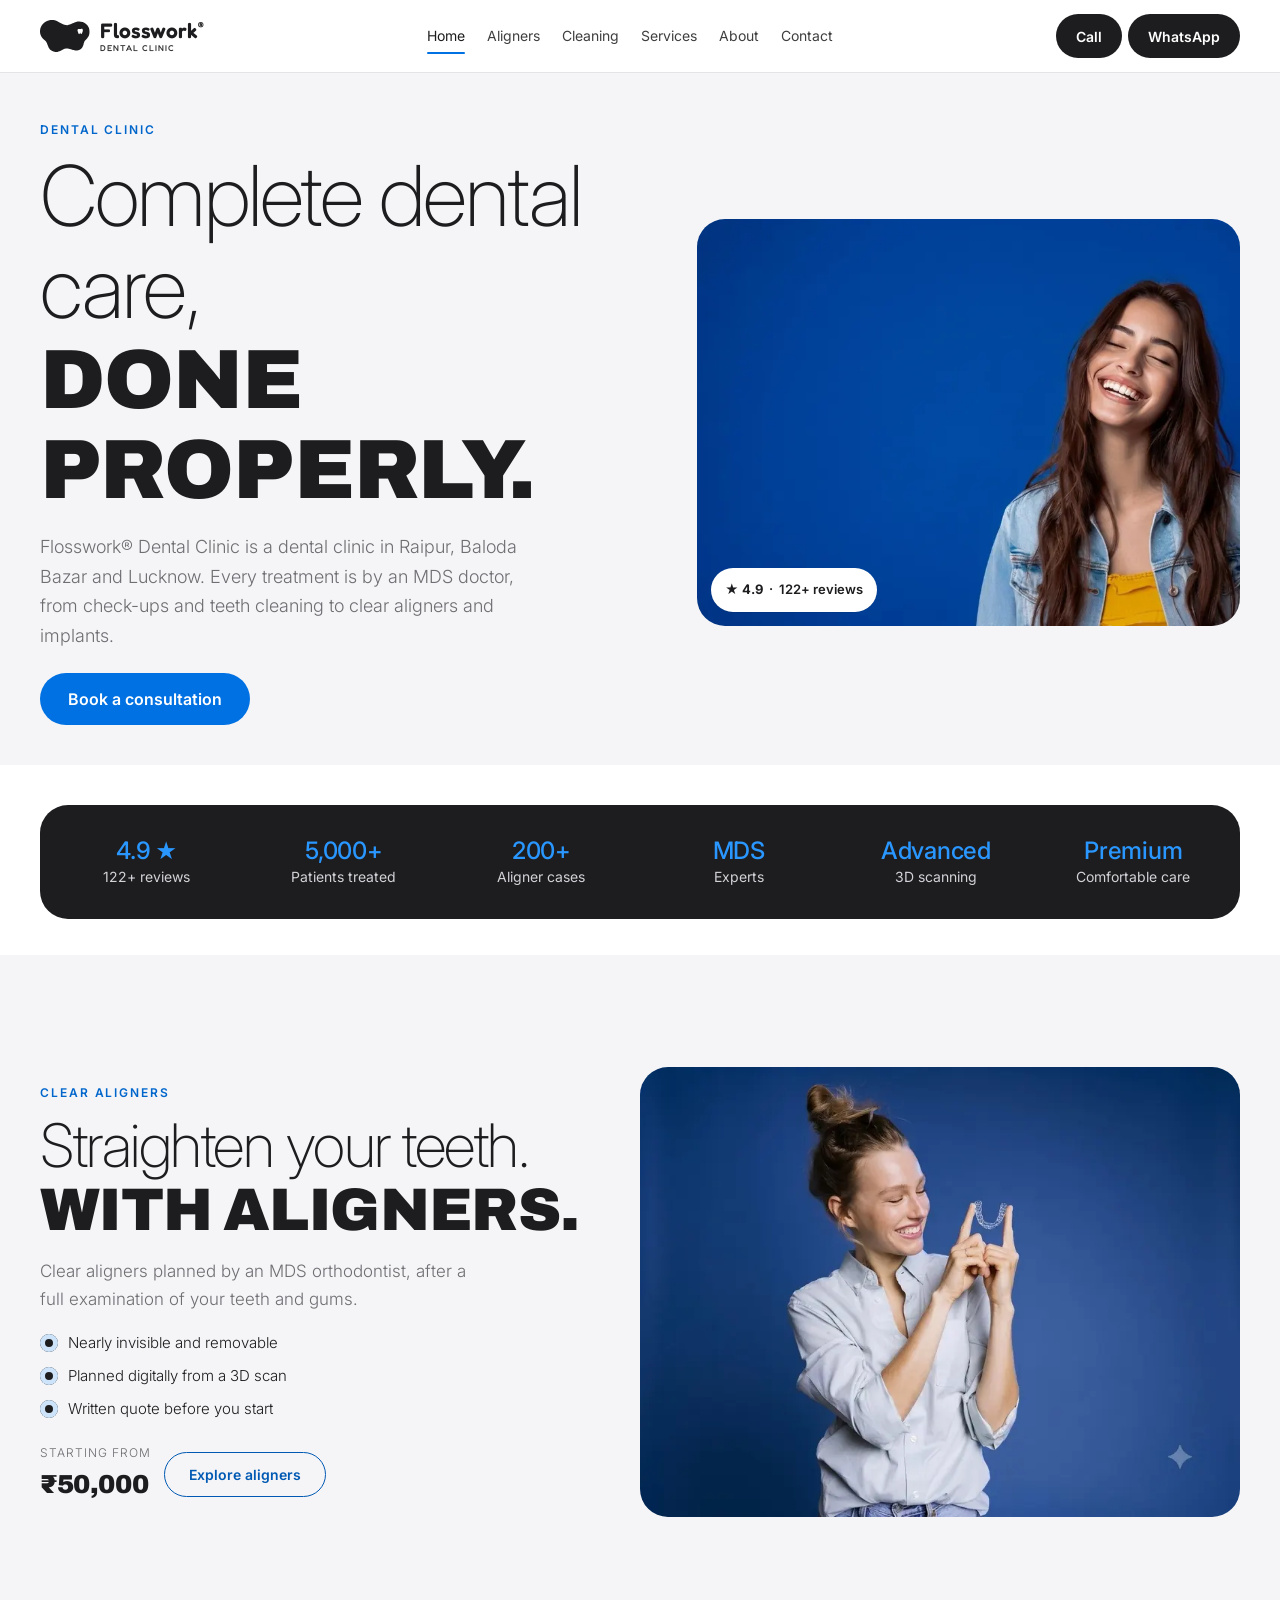
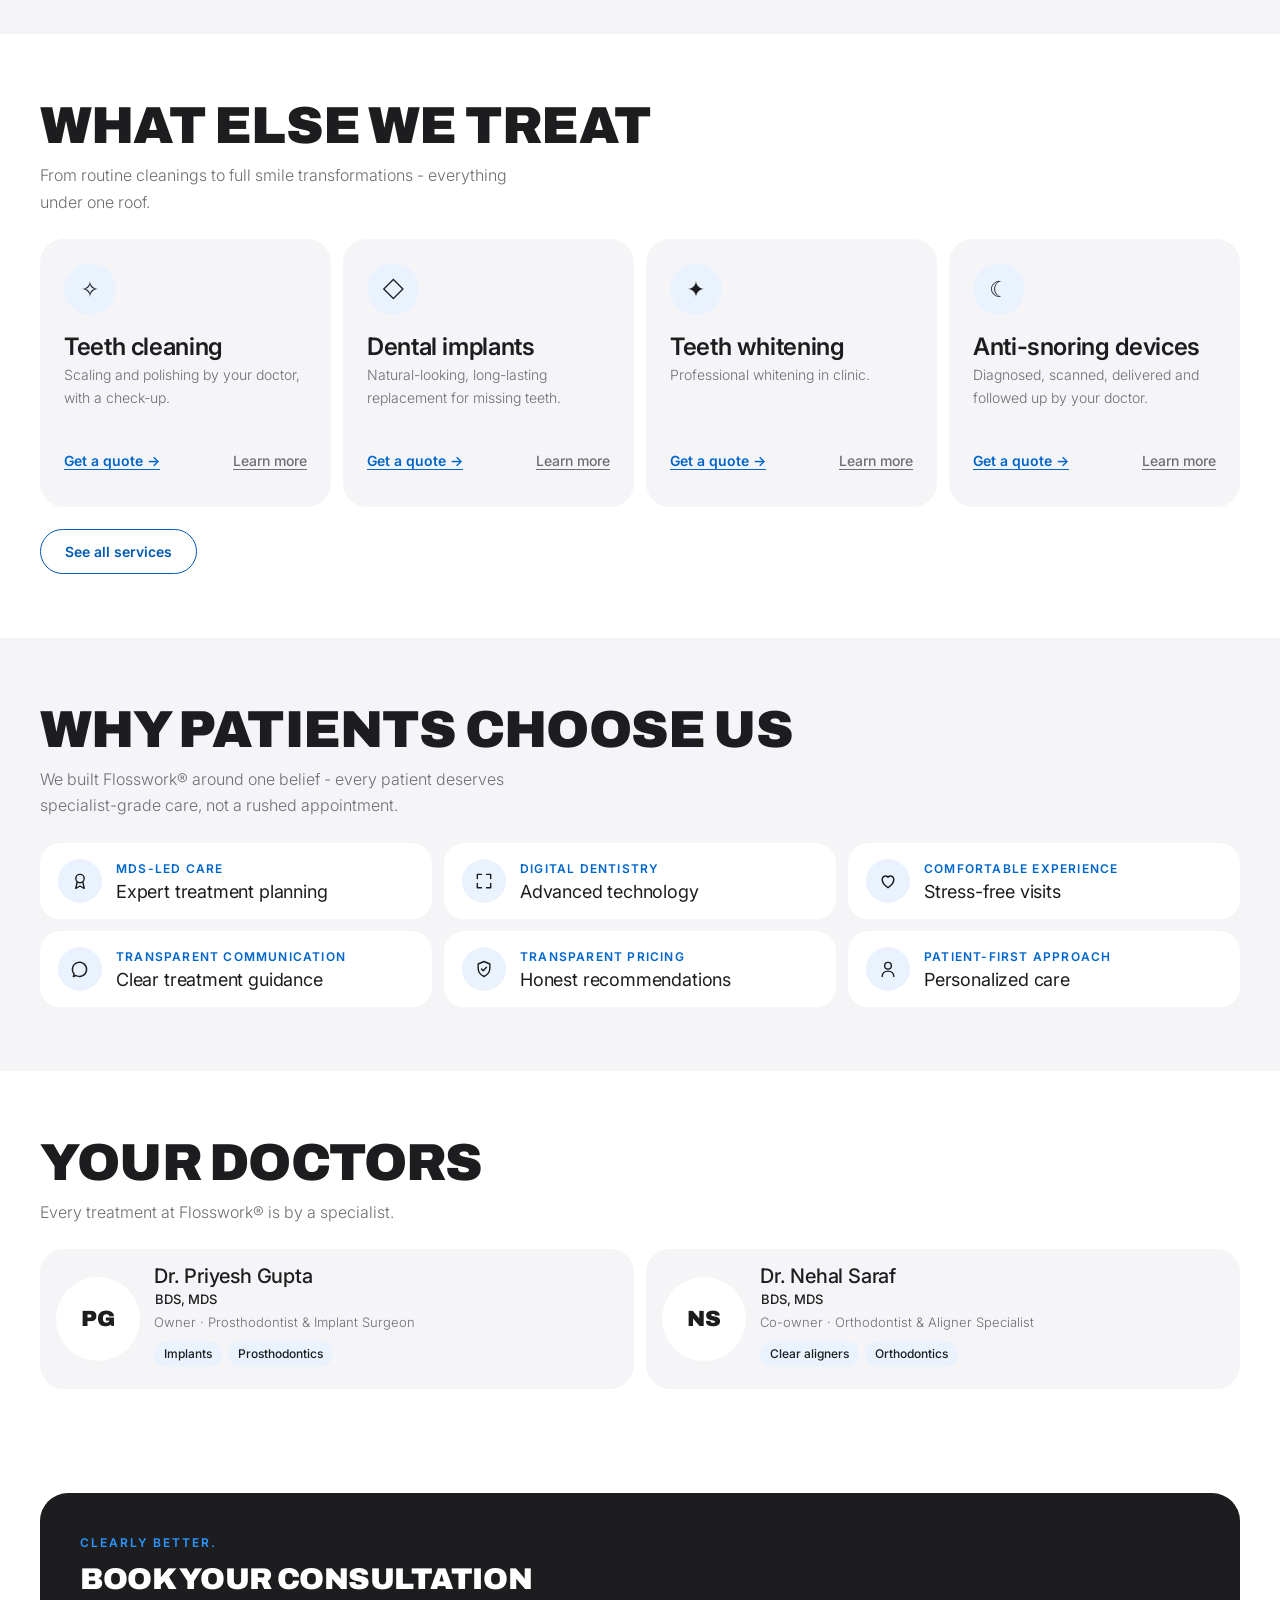
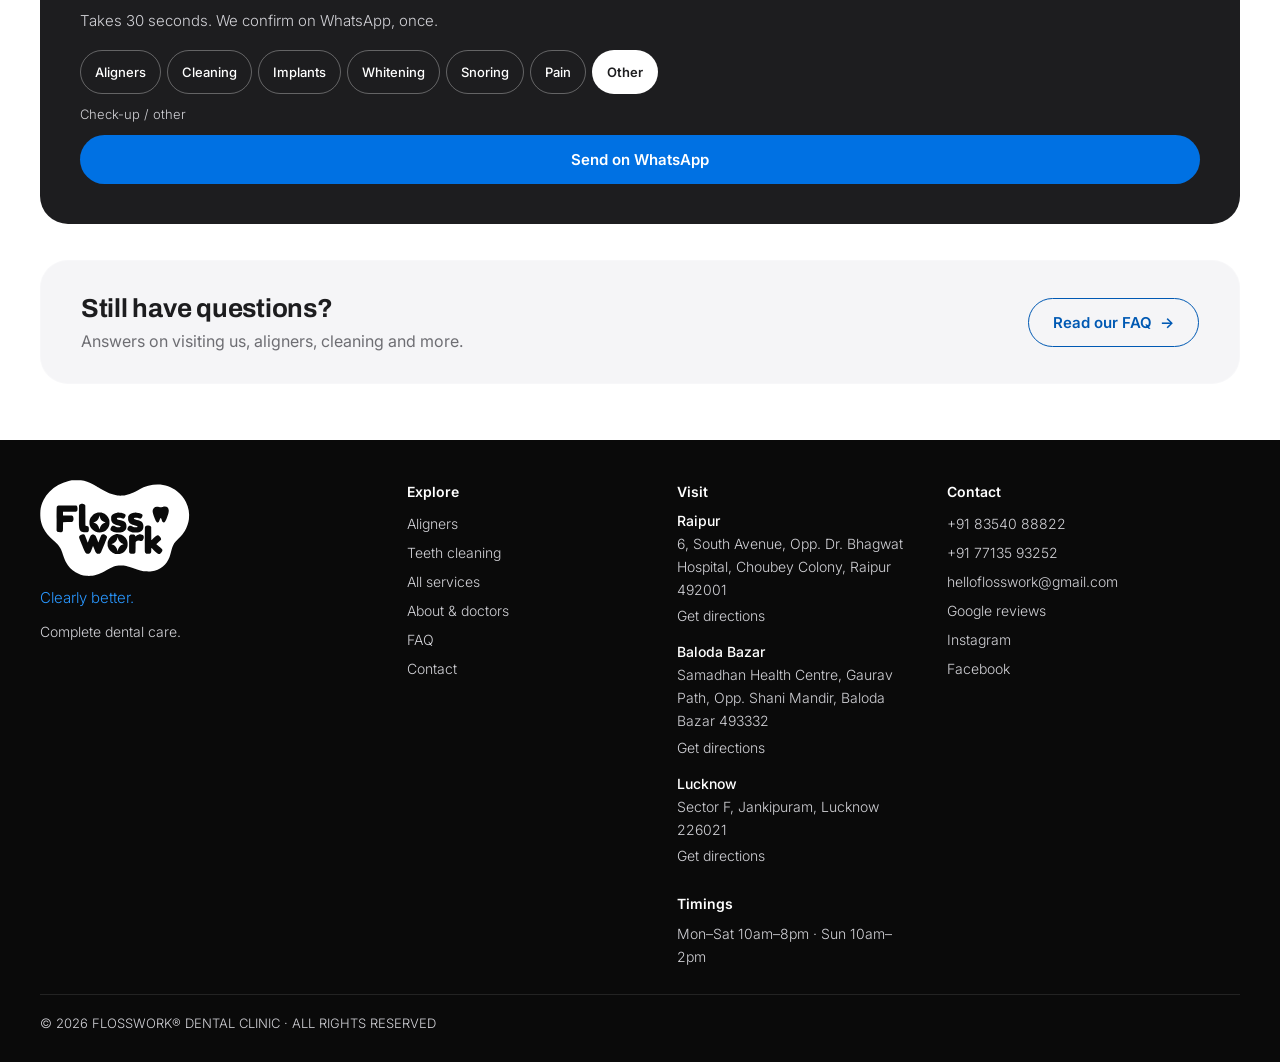
==== commit 05c61792: "speed" ====
--- a/index.html
+++ b/index.html
@@ -30,7 +30,8 @@
 <link rel="preconnect" href="https://fonts.googleapis.com">
 <link rel="preconnect" href="https://fonts.gstatic.com" crossorigin>
 <link rel="preload" as="style" href="https://fonts.googleapis.com/css2?family=Archivo:wght@800;900&family=Fredoka:wght@500;600&family=Inter:wght@300;400;500;600;700&display=swap" onload="this.onload=null;this.rel='stylesheet'"><noscript><link rel="stylesheet" href="https://fonts.googleapis.com/css2?family=Archivo:wght@800;900&family=Fredoka:wght@500;600&family=Inter:wght@300;400;500;600;700&display=swap"></noscript>
-<link rel="stylesheet" href="styles.css?v=f659c7eb">
+<link rel="preload" as="image" type="image/webp" imagesrcset="images/hero-home-480.webp 480w, images/hero-home-800.webp 800w, images/hero-home-1200.webp 1200w" imagesizes="(min-width:760px) 560px, 92vw" fetchpriority="high">
+<link rel="stylesheet" href="styles.css?v=f7aa283e">
 <script type="application/ld+json">{"@context":"https://schema.org","@graph":[{"@type":"Organization","@id":"https://flosswork.in/#organization","name":"Flosswork Dental Clinic","url":"https://flosswork.in/","slogan":"Clearly better.","foundingDate":"2023","logo":{"@type":"ImageObject","url":"https://flosswork.in/brand/icon.svg"},"email":"helloflosswork@gmail.com","telephone":"+918354088822","sameAs":["https://share.google/FxXZNT7AcuzzEOvvb","https://www.instagram.com/helloflosswork","https://www.facebook.com/share/1aPEa3Czvx/"],"contactPoint":[{"@type":"ContactPoint","telephone":"+918354088822","contactType":"customer service","areaServed":"IN","availableLanguage":"English"}],"founder":[{"@id":"https://flosswork.in/about#pg"},{"@id":"https://flosswork.in/about#ns"}]},{"@type":"WebSite","@id":"https://flosswork.in/#website","url":"https://flosswork.in/","name":"Flosswork Dental Clinic","inLanguage":"en-IN","publisher":{"@id":"https://flosswork.in/#organization"}},{"@type":"Person","@id":"https://flosswork.in/about#pg","name":"Dr. Priyesh Gupta","honorificPrefix":"Dr.","url":"https://flosswork.in/about","jobTitle":"Prosthodontist & Implant Surgeon","hasCredential":[{"@type":"EducationalOccupationalCredential","credentialCategory":"degree","name":"BDS"},{"@type":"EducationalOccupationalCredential","credentialCategory":"degree","name":"MDS"}],"knowsAbout":["Implants","Prosthodontics"],"worksFor":{"@id":"https://flosswork.in/#organization"}},{"@type":"Person","@id":"https://flosswork.in/about#ns","name":"Dr. Nehal Saraf","honorificPrefix":"Dr.","url":"https://flosswork.in/about","jobTitle":"Orthodontist & Aligner Specialist","hasCredential":[{"@type":"EducationalOccupationalCredential","credentialCategory":"degree","name":"BDS"},{"@type":"EducationalOccupationalCredential","credentialCategory":"degree","name":"MDS"}],"knowsAbout":["Clear aligners","Orthodontics"],"worksFor":{"@id":"https://flosswork.in/#organization"}},{"@type":"Dentist","@id":"https://flosswork.in/contact#raipur","name":"Flosswork Dental Clinic, Raipur","url":"https://flosswork.in/contact#raipur","telephone":"+918354088822","email":"helloflosswork@gmail.com","image":"https://flosswork.in/images/hero-home.jpg","logo":"https://flosswork.in/brand/icon.svg","slogan":"Clearly better.","address":{"@type":"PostalAddress","streetAddress":"6, South Avenue, Opp. Dr. Bhagwat Hospital, Choubey Colony","addressLocality":"Raipur","addressRegion":"Chhattisgarh","postalCode":"492001","addressCountry":"IN"},"hasMap":"https://maps.google.com/?q=Flosswork+Dental+Clinic+Choubey+Colony+Raipur","areaServed":{"@type":"City","name":"Raipur"},"sameAs":["https://share.google/FxXZNT7AcuzzEOvvb","https://www.instagram.com/helloflosswork","https://www.facebook.com/share/1aPEa3Czvx/"],"parentOrganization":{"@id":"https://flosswork.in/#organization"},"geo":{"@type":"GeoCoordinates","latitude":21.2514,"longitude":81.6296},"openingHoursSpecification":[{"@type":"OpeningHoursSpecification","dayOfWeek":["Monday","Tuesday","Wednesday","Thursday","Friday","Saturday"],"opens":"10:00","closes":"20:00"},{"@type":"OpeningHoursSpecification","dayOfWeek":"Sunday","opens":"10:00","closes":"14:00"}]},{"@type":"Dentist","@id":"https://flosswork.in/contact#baloda","name":"Flosswork Dental Clinic, Baloda Bazar","url":"https://flosswork.in/contact#baloda","telephone":"+918354088822","email":"helloflosswork@gmail.com","image":"https://flosswork.in/images/hero-home.jpg","logo":"https://flosswork.in/brand/icon.svg","slogan":"Clearly better.","address":{"@type":"PostalAddress","streetAddress":"Samadhan Health Centre, Gaurav Path, Opp. Shani Mandir","addressLocality":"Baloda Bazar","addressRegion":"Chhattisgarh","postalCode":"493332","addressCountry":"IN"},"hasMap":"https://maps.app.goo.gl/iLH7STLszU33iTbU9","areaServed":{"@type":"City","name":"Baloda Bazar"},"sameAs":["https://www.instagram.com/helloflosswork","https://www.facebook.com/share/1aPEa3Czvx/"],"parentOrganization":{"@id":"https://flosswork.in/#organization"},"openingHoursSpecification":[{"@type":"OpeningHoursSpecification","dayOfWeek":["Monday","Tuesday","Wednesday","Thursday","Friday","Saturday"],"opens":"10:00","closes":"20:00"},{"@type":"OpeningHoursSpecification","dayOfWeek":"Sunday","opens":"10:00","closes":"14:00"}]},{"@type":"Dentist","@id":"https://flosswork.in/contact#lucknow","name":"Flosswork Dental Clinic, Lucknow","url":"https://flosswork.in/contact#lucknow","telephone":"+918354088822","email":"helloflosswork@gmail.com","image":"https://flosswork.in/images/hero-home.jpg","logo":"https://flosswork.in/brand/icon.svg","slogan":"Clearly better.","address":{"@type":"PostalAddress","streetAddress":"Sector F, Jankipuram","addressLocality":"Lucknow","addressRegion":"Uttar Pradesh","postalCode":"226021","addressCountry":"IN"},"hasMap":"https://maps.google.com/?q=Sector+F+Jankipuram+Lucknow+226021","areaServed":{"@type":"City","name":"Lucknow"},"sameAs":["https://www.instagram.com/helloflosswork","https://www.facebook.com/share/1aPEa3Czvx/"],"parentOrganization":{"@id":"https://flosswork.in/#organization"},"openingHoursSpecification":[{"@type":"OpeningHoursSpecification","dayOfWeek":["Monday","Tuesday","Wednesday","Thursday","Friday","Saturday"],"opens":"10:00","closes":"20:00"},{"@type":"OpeningHoursSpecification","dayOfWeek":"Sunday","opens":"10:00","closes":"14:00"}]},{"@type":"WebPage","@id":"https://flosswork.in/#webpage","url":"https://flosswork.in/","name":"Dental Clinic in Raipur, Baloda Bazar & Lucknow | Flosswork","description":"Dental clinic in Raipur, Baloda Bazar and Lucknow: clear aligners from ₹50,000, teeth cleaning, implants and whitening by MDS doctors. 4.9★ on Google.","inLanguage":"en-IN","isPartOf":{"@id":"https://flosswork.in/#website"},"about":{"@id":"https://flosswork.in/#organization"}}]}</script>
 <script>(function(){var o=['index','aligners','cleaning','services'];function x(u){try{var n=new URL(u).pathname.split('/').pop().replace(/\.html$/,'')||'index';return o.indexOf(n)}catch(_){return-1}}
 addEventListener('pageswap',function(e){if(!e.viewTransition||!e.activation||!e.activation.from||!e.activation.entry)return;var a=x(e.activation.from.url),b=x(e.activation.entry.url);if(a<0||b<0||a===b)return;var d=b>a?'fwd':'back';document.documentElement.classList.add('vt-'+d);try{sessionStorage.setItem('fwDir',d)}catch(_){}});
@@ -59,7 +60,7 @@
       <div class="row"><a class="btn btn--ink btn--lg" href="#book" data-book>Book a consultation</a></div>
     </div>
     <div class="img">
-      <img width="1200" height="900" src="images/hero-home.jpg" alt="Flosswork Dental Clinic in Raipur, Baloda Bazar and Lucknow" fetchpriority="high">
+      <picture><source type="image/webp" srcset="images/hero-home-480.webp 480w, images/hero-home-800.webp 800w, images/hero-home-1200.webp 1200w" sizes="(min-width:760px) 560px, 92vw"><img width="1200" height="900" src="images/hero-home.jpg" alt="Flosswork Dental Clinic in Raipur, Baloda Bazar and Lucknow" fetchpriority="high"></picture>
       <a class="pill" data-gmb href="https://share.google/FxXZNT7AcuzzEOvvb" target="_blank" rel="noopener"><b>★ <span data-rating>4.9</span></b> · <span><span data-reviews>122</span>+ reviews</span></a>
     </div>
   </div>
@@ -83,7 +84,7 @@
       <div class="from"><span><small class="lab">Starting from</small><b>₹50,000</b></span>
         <a class="btn btn--line btn--accent" href="/aligners">Explore aligners</a></div>
     </div>
-    <div class="pic"><img width="1200" height="900" src="images/band-aligners.jpg" alt="Patient smiling after clear aligner treatment" loading="lazy"></div>
+    <div class="pic"><picture><source type="image/webp" srcset="images/band-aligners-480.webp 480w, images/band-aligners-800.webp 800w, images/band-aligners-1200.webp 1200w" sizes="(min-width:760px) 560px, 92vw"><img width="1200" height="900" src="images/band-aligners.jpg" alt="Patient smiling after clear aligner treatment" loading="lazy"></picture></div>
   </div>
 </section>
 
@@ -91,7 +92,7 @@
   <div class="wrap">
     <h2 class="hd" id="t-h">What else we treat</h2>
     <p class="sub">From routine cleanings to full smile transformations - everything under one roof.</p>
-    <div class="tr" data-tiles><article class="t"><div><div class="ic" aria-hidden="true">✧</div><h3 style="margin-top:18px">Teeth cleaning</h3><small>Scaling and polishing by your doctor, with a check-up.</small></div><div class="pr"><button type="button" data-need="cleaning">Get a quote →</button><a href="/cleaning">Learn more</a></div></article><article class="t"><div><div class="ic" aria-hidden="true">◇</div><h3 style="margin-top:18px">Dental implants</h3><small>Natural-looking, long-lasting replacement for missing teeth.</small></div><div class="pr"><button type="button" data-need="implants">Get a quote →</button><a href="/services#implants">Learn more</a></div></article><article class="t"><div><div class="ic" aria-hidden="true">✦</div><h3 style="margin-top:18px">Teeth whitening</h3><small>Professional whitening in clinic.</small></div><div class="pr"><button type="button" data-need="whitening">Get a quote →</button><a href="/services#whitening">Learn more</a></div></article><article class="t"><div><div class="ic" aria-hidden="true">☾</div><h3 style="margin-top:18px">Anti-snoring devices</h3><small>Diagnosed, scanned, delivered and followed up by your doctor.</small></div><div class="pr"><button type="button" data-need="snoring">Get a quote →</button><a href="/services#snoring">Learn more</a></div></article></div>
+    <div class="tr" data-tiles><article class="t"><div><div class="ic" aria-hidden="true">✧</div><h3 style="margin-top:18px">Teeth cleaning</h3><small>Scaling and polishing by your doctor, with a check-up.</small></div><div class="pr"><button type="button" data-need="cleaning">Get a quote →</button><a href="/cleaning">Learn more<span class="sr"> about teeth cleaning</span></a></div></article><article class="t"><div><div class="ic" aria-hidden="true">◇</div><h3 style="margin-top:18px">Dental implants</h3><small>Natural-looking, long-lasting replacement for missing teeth.</small></div><div class="pr"><button type="button" data-need="implants">Get a quote →</button><a href="/services#implants">Learn more<span class="sr"> about dental implants</span></a></div></article><article class="t"><div><div class="ic" aria-hidden="true">✦</div><h3 style="margin-top:18px">Teeth whitening</h3><small>Professional whitening in clinic.</small></div><div class="pr"><button type="button" data-need="whitening">Get a quote →</button><a href="/services#whitening">Learn more<span class="sr"> about teeth whitening</span></a></div></article><article class="t"><div><div class="ic" aria-hidden="true">☾</div><h3 style="margin-top:18px">Anti-snoring devices</h3><small>Diagnosed, scanned, delivered and followed up by your doctor.</small></div><div class="pr"><button type="button" data-need="snoring">Get a quote →</button><a href="/services#snoring">Learn more<span class="sr"> about anti-snoring devices</span></a></div></article></div>
     <p style="margin-top:22px"><a class="btn btn--line btn--accent" href="/services">See all services</a></p>
   </div>
 </section>
@@ -154,7 +155,7 @@
 </footer>
 <div class="fabx" id="fab" role="group" aria-label="Contact us"><div class="fabx-pill"><a class="seg call" data-call href="tel:+918354088822" aria-label="Call Flosswork"><svg class="ic" viewBox="0 0 24 24" fill="none" stroke="currentColor" stroke-width="1.8" stroke-linecap="round" stroke-linejoin="round" aria-hidden="true"><path d="M5 4h4l2 5-2.5 1.5a11 11 0 0 0 5 5L15 13l5 2v4a2 2 0 0 1-2 2A16 16 0 0 1 3 6a2 2 0 0 1 2-2z"/></svg><span class="lbl">Call</span></a><a class="seg wa" href="#book" data-book aria-label="WhatsApp Flosswork"><svg class="ic" viewBox="0 0 24 24" fill="none" stroke="currentColor" stroke-width="1.8" stroke-linecap="round" stroke-linejoin="round" aria-hidden="true"><path d="M3 21l1.6-4.8A8.5 8.5 0 1 1 8 19.4L3 21z"/><path d="M9 9c0 3 3 6 6 6l1.2-1.5-2-1-1 .6c-.8-.4-1.7-1.3-2.1-2.1l.6-1-1-2z"/></svg><span class="lbl">WhatsApp</span></a></div></div>
 <nav class="tabbar" id="bar" aria-label="Quick links" style="--i:0"><span class="tab-ind" aria-hidden="true"></span><a class="tab" href="/" aria-current="page"><svg viewBox="0 0 24 24" fill="none" stroke="currentColor" stroke-width="1.8" stroke-linecap="round" stroke-linejoin="round" aria-hidden="true"><path d="M3 11l9-8 9 8M5 10v10h14V10M10 20v-6h4v6"/></svg><span>Home</span></a><a class="tab" href="/aligners"><svg viewBox="0 0 24 24" fill="none" stroke="currentColor" stroke-width="1.8" stroke-linecap="round" stroke-linejoin="round" aria-hidden="true"><path d="M12 3l1.8 5.2L19 10l-5.2 1.8L12 17l-1.8-5.2L5 10l5.2-1.8zM19 16l.8 2.2L22 19l-2.2.8L19 22l-.8-2.2L16 19l2.2-.8z"/></svg><span>Aligners</span></a><a class="tab" href="/cleaning"><svg viewBox="0 0 24 24" fill="none" stroke="currentColor" stroke-width="1.8" stroke-linecap="round" stroke-linejoin="round" aria-hidden="true"><path d="M12 3s6 6.2 6 10.5a6 6 0 0 1-12 0C6 9.2 12 3 12 3z"/></svg><span>Cleaning</span></a><a class="tab" href="/services"><svg viewBox="0 0 24 24" fill="none" stroke="currentColor" stroke-width="1.8" stroke-linecap="round" stroke-linejoin="round" aria-hidden="true"><path d="M7 3c-2.5 0-4 2-4 4.5 0 2 1 3.5 1.5 6S5.5 21 7.5 21c1.5 0 1.5-4 4.5-4s3 4 4.5 4c2 0 2.5-4.5 3-7s1.5-4 1.5-6.5C21 5 19.5 3 17 3c-2 0-3 1-5 1S9 3 7 3z"/></svg><span>Services</span></a><button class="tab" id="menu-btn" type="button" aria-label="Open menu" aria-expanded="false" aria-controls="drawer"><svg viewBox="0 0 24 24" fill="none" stroke="currentColor" stroke-width="1.8" stroke-linecap="round" stroke-linejoin="round" aria-hidden="true"><path d="M4 7h16M4 12h16M4 17h16"/></svg><span>Menu</span></button></nav>
-<script src="config.js?v=0df3ffeb" defer></script>
-<script src="app.js?v=bca2931b" defer></script>
+<script src="config.js?v=bb67164a" defer></script>
+<script src="app.js?v=4bdb607c" defer></script>
 </body>
 </html>
--- a/styles.css
+++ b/styles.css
@@ -577,7 +577,7 @@
 @media(prefers-reduced-motion:reduce){::view-transition-group(*),::view-transition-old(*),::view-transition-new(*){animation:none!important}}
 /* bottom bar in the style of makeO: solid white, soft shadow, sliding indicator on top, 10px labels */
 .tabbar{padding:0 0 env(safe-area-inset-bottom);background:#fff;backdrop-filter:none;border-top:0;box-shadow:0 -1px 8px #10182814,0 -1px 8px #10182808}
-.tabbar .tab{min-height:62px;gap:4px;border-radius:0;color:#7d8089;font-size:10px;font-weight:500;letter-spacing:.01em}
+.tabbar .tab{min-height:62px;gap:4px;border-radius:0;color:#5b606a;font-size:10px;font-weight:500;letter-spacing:.01em}
 .tabbar .tab svg{width:24px;height:24px}
 .tabbar .tab[aria-current=page],.tabbar .tab[aria-expanded=true]{color:#0071e3}
 .tabbar .tab[aria-current=page] svg{stroke-width:2}
@@ -625,8 +625,8 @@
   .data>div>span{font-size:12px}
 }
 /* outline button in the accent blue */
-.btn--line.btn--accent{border-color:#0071e3;color:#0071e3;background:transparent}
-.btn--line.btn--accent:hover{background:#0071e314;opacity:1}
+.btn--line.btn--accent{border-color:#0059b3;color:#0059b3;background:transparent}
+.btn--line.btn--accent:hover{background:#0059b314;opacity:1}
 /* aligner list bullets: light blue ring instead of the strong blue */
 .band li:before{background:#cde3fa;box-shadow:inset 0 0 0 5px #cde3fa,inset 0 0 0 20px var(--greend)}
 /* fix: bottom bar is phone-only; header Call/WhatsApp keep their original desktop size */
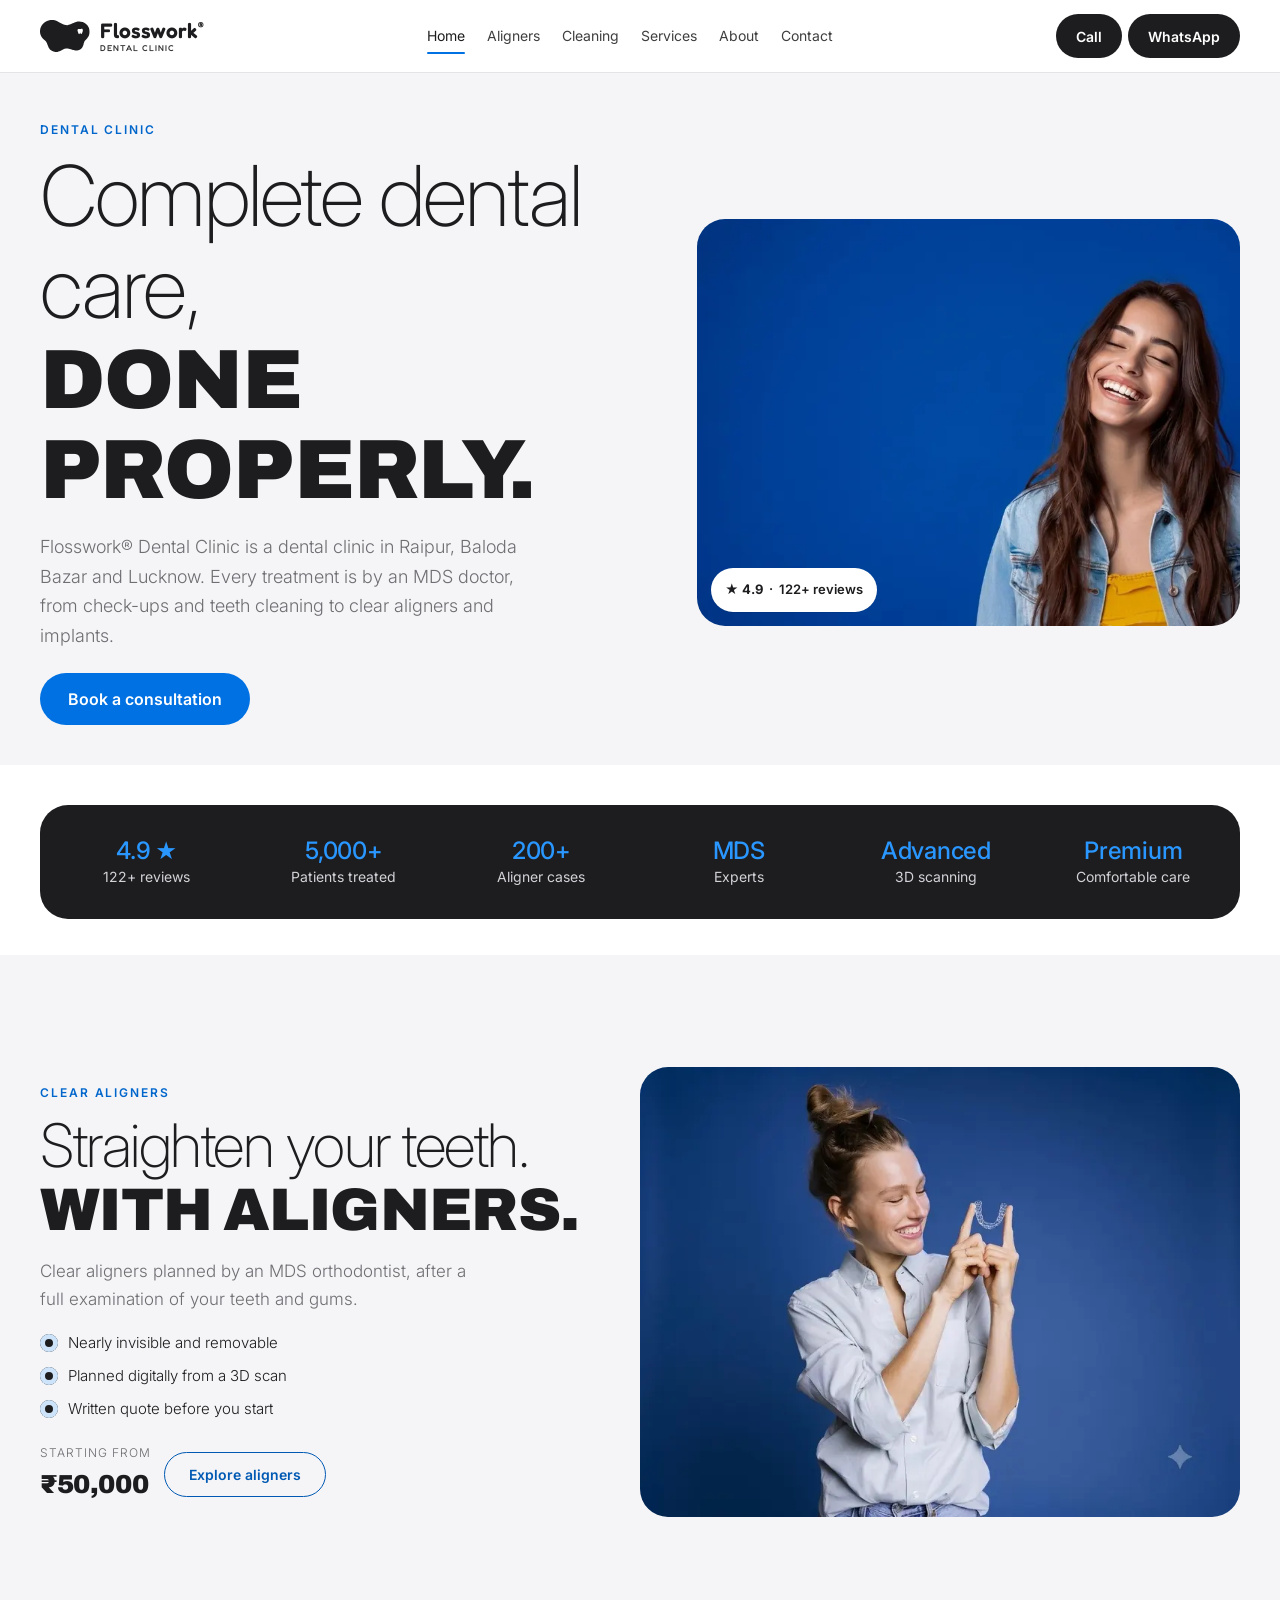
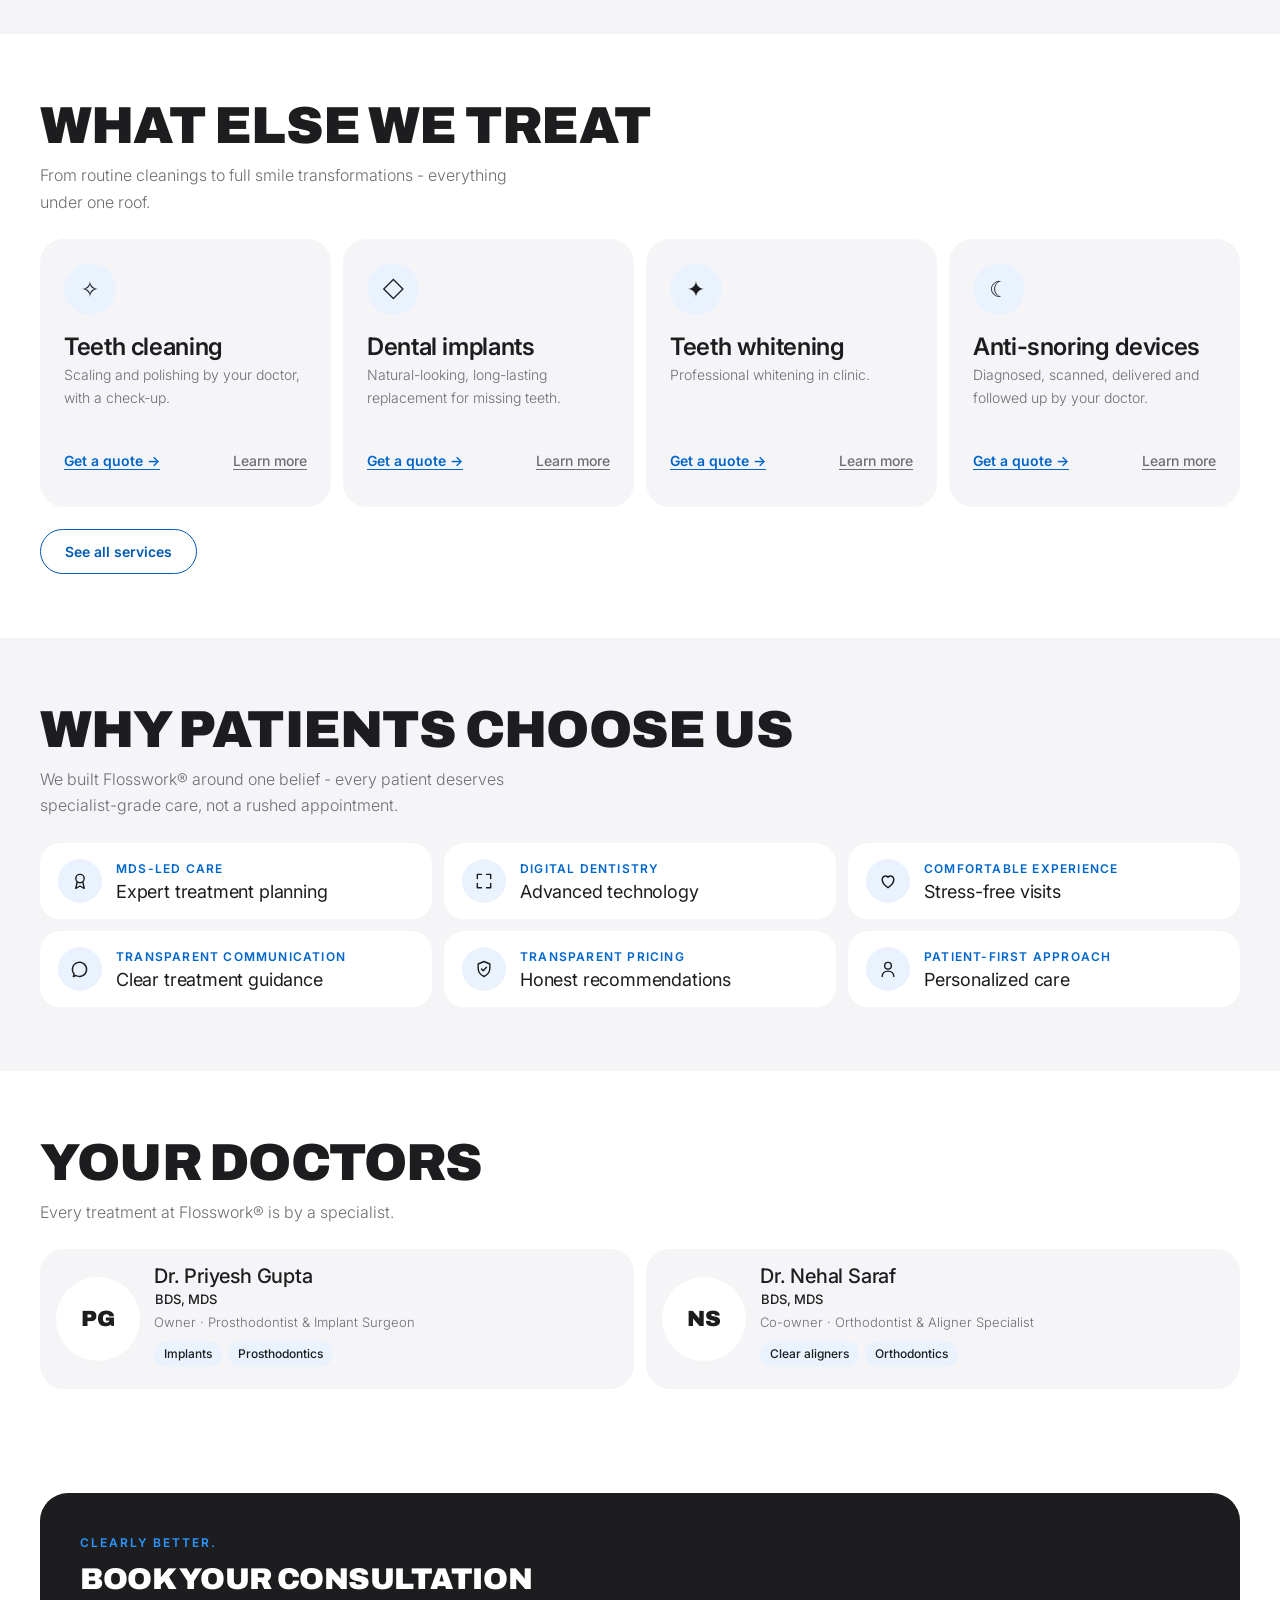
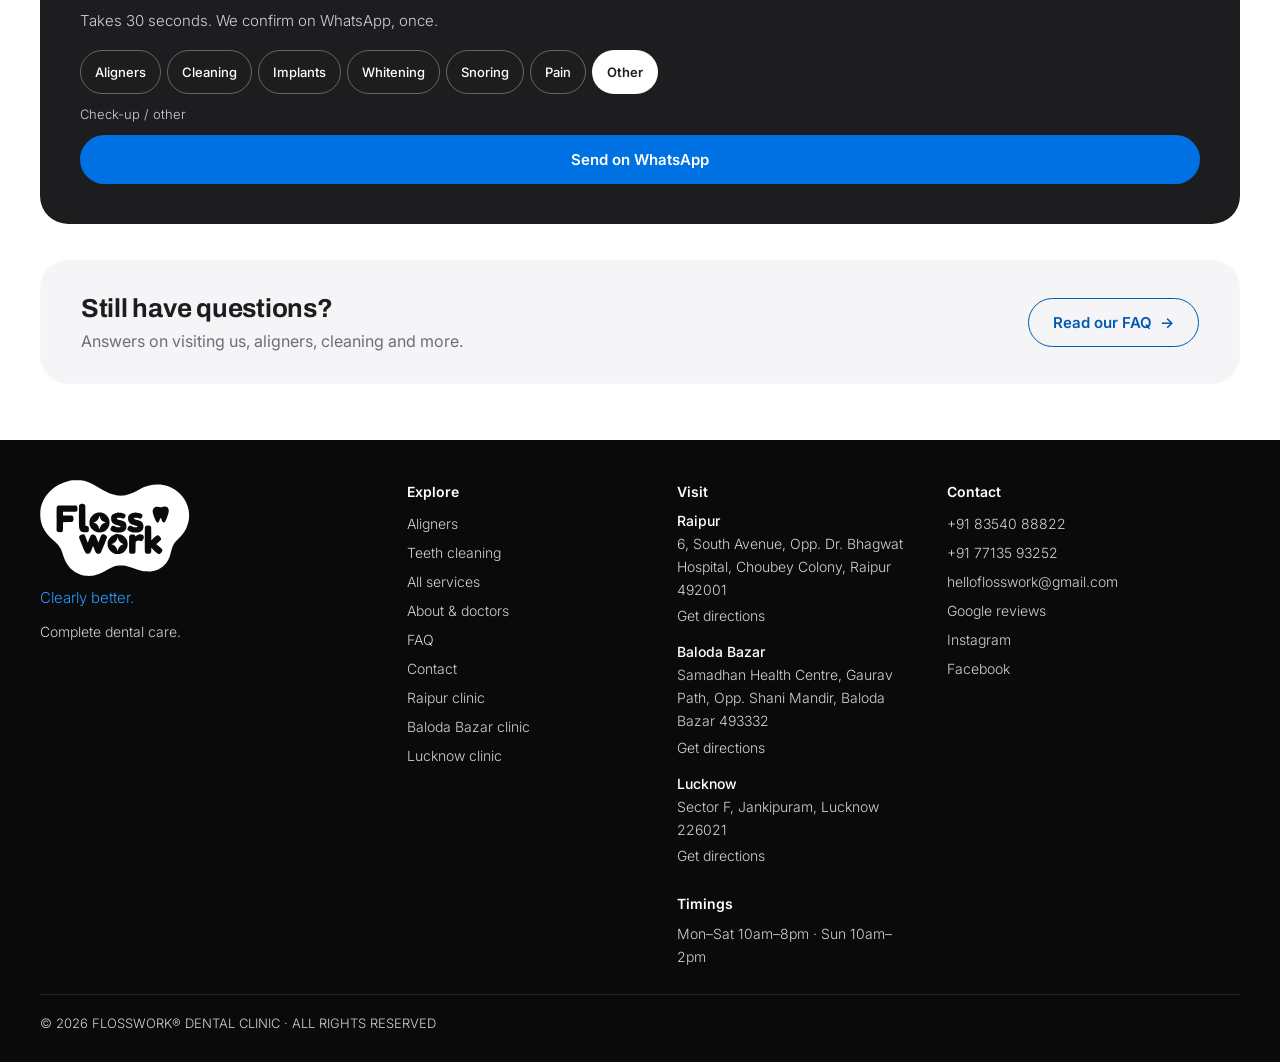
==== commit e9b5ce6f: "locations" ====
--- a/index.html
+++ b/index.html
@@ -31,8 +31,11 @@
 <link rel="preconnect" href="https://fonts.gstatic.com" crossorigin>
 <link rel="preload" as="style" href="https://fonts.googleapis.com/css2?family=Archivo:wght@800;900&family=Fredoka:wght@500;600&family=Inter:wght@300;400;500;600;700&display=swap" onload="this.onload=null;this.rel='stylesheet'"><noscript><link rel="stylesheet" href="https://fonts.googleapis.com/css2?family=Archivo:wght@800;900&family=Fredoka:wght@500;600&family=Inter:wght@300;400;500;600;700&display=swap"></noscript>
 <link rel="preload" as="image" type="image/webp" imagesrcset="images/hero-home-480.webp 480w, images/hero-home-800.webp 800w, images/hero-home-1200.webp 1200w" imagesizes="(min-width:760px) 560px, 92vw" fetchpriority="high">
-<link rel="stylesheet" href="styles.css?v=f7aa283e">
-<script type="application/ld+json">{"@context":"https://schema.org","@graph":[{"@type":"Organization","@id":"https://flosswork.in/#organization","name":"Flosswork Dental Clinic","url":"https://flosswork.in/","slogan":"Clearly better.","foundingDate":"2023","logo":{"@type":"ImageObject","url":"https://flosswork.in/brand/icon.svg"},"email":"helloflosswork@gmail.com","telephone":"+918354088822","sameAs":["https://share.google/FxXZNT7AcuzzEOvvb","https://www.instagram.com/helloflosswork","https://www.facebook.com/share/1aPEa3Czvx/"],"contactPoint":[{"@type":"ContactPoint","telephone":"+918354088822","contactType":"customer service","areaServed":"IN","availableLanguage":"English"}],"founder":[{"@id":"https://flosswork.in/about#pg"},{"@id":"https://flosswork.in/about#ns"}]},{"@type":"WebSite","@id":"https://flosswork.in/#website","url":"https://flosswork.in/","name":"Flosswork Dental Clinic","inLanguage":"en-IN","publisher":{"@id":"https://flosswork.in/#organization"}},{"@type":"Person","@id":"https://flosswork.in/about#pg","name":"Dr. Priyesh Gupta","honorificPrefix":"Dr.","url":"https://flosswork.in/about","jobTitle":"Prosthodontist & Implant Surgeon","hasCredential":[{"@type":"EducationalOccupationalCredential","credentialCategory":"degree","name":"BDS"},{"@type":"EducationalOccupationalCredential","credentialCategory":"degree","name":"MDS"}],"knowsAbout":["Implants","Prosthodontics"],"worksFor":{"@id":"https://flosswork.in/#organization"}},{"@type":"Person","@id":"https://flosswork.in/about#ns","name":"Dr. Nehal Saraf","honorificPrefix":"Dr.","url":"https://flosswork.in/about","jobTitle":"Orthodontist & Aligner Specialist","hasCredential":[{"@type":"EducationalOccupationalCredential","credentialCategory":"degree","name":"BDS"},{"@type":"EducationalOccupationalCredential","credentialCategory":"degree","name":"MDS"}],"knowsAbout":["Clear aligners","Orthodontics"],"worksFor":{"@id":"https://flosswork.in/#organization"}},{"@type":"Dentist","@id":"https://flosswork.in/contact#raipur","name":"Flosswork Dental Clinic, Raipur","url":"https://flosswork.in/contact#raipur","telephone":"+918354088822","email":"helloflosswork@gmail.com","image":"https://flosswork.in/images/hero-home.jpg","logo":"https://flosswork.in/brand/icon.svg","slogan":"Clearly better.","address":{"@type":"PostalAddress","streetAddress":"6, South Avenue, Opp. Dr. Bhagwat Hospital, Choubey Colony","addressLocality":"Raipur","addressRegion":"Chhattisgarh","postalCode":"492001","addressCountry":"IN"},"hasMap":"https://maps.google.com/?q=Flosswork+Dental+Clinic+Choubey+Colony+Raipur","areaServed":{"@type":"City","name":"Raipur"},"sameAs":["https://share.google/FxXZNT7AcuzzEOvvb","https://www.instagram.com/helloflosswork","https://www.facebook.com/share/1aPEa3Czvx/"],"parentOrganization":{"@id":"https://flosswork.in/#organization"},"geo":{"@type":"GeoCoordinates","latitude":21.2514,"longitude":81.6296},"openingHoursSpecification":[{"@type":"OpeningHoursSpecification","dayOfWeek":["Monday","Tuesday","Wednesday","Thursday","Friday","Saturday"],"opens":"10:00","closes":"20:00"},{"@type":"OpeningHoursSpecification","dayOfWeek":"Sunday","opens":"10:00","closes":"14:00"}]},{"@type":"Dentist","@id":"https://flosswork.in/contact#baloda","name":"Flosswork Dental Clinic, Baloda Bazar","url":"https://flosswork.in/contact#baloda","telephone":"+918354088822","email":"helloflosswork@gmail.com","image":"https://flosswork.in/images/hero-home.jpg","logo":"https://flosswork.in/brand/icon.svg","slogan":"Clearly better.","address":{"@type":"PostalAddress","streetAddress":"Samadhan Health Centre, Gaurav Path, Opp. Shani Mandir","addressLocality":"Baloda Bazar","addressRegion":"Chhattisgarh","postalCode":"493332","addressCountry":"IN"},"hasMap":"https://maps.app.goo.gl/iLH7STLszU33iTbU9","areaServed":{"@type":"City","name":"Baloda Bazar"},"sameAs":["https://www.instagram.com/helloflosswork","https://www.facebook.com/share/1aPEa3Czvx/"],"parentOrganization":{"@id":"https://flosswork.in/#organization"},"openingHoursSpecification":[{"@type":"OpeningHoursSpecification","dayOfWeek":["Monday","Tuesday","Wednesday","Thursday","Friday","Saturday"],"opens":"10:00","closes":"20:00"},{"@type":"OpeningHoursSpecification","dayOfWeek":"Sunday","opens":"10:00","closes":"14:00"}]},{"@type":"Dentist","@id":"https://flosswork.in/contact#lucknow","name":"Flosswork Dental Clinic, Lucknow","url":"https://flosswork.in/contact#lucknow","telephone":"+918354088822","email":"helloflosswork@gmail.com","image":"https://flosswork.in/images/hero-home.jpg","logo":"https://flosswork.in/brand/icon.svg","slogan":"Clearly better.","address":{"@type":"PostalAddress","streetAddress":"Sector F, Jankipuram","addressLocality":"Lucknow","addressRegion":"Uttar Pradesh","postalCode":"226021","addressCountry":"IN"},"hasMap":"https://maps.google.com/?q=Sector+F+Jankipuram+Lucknow+226021","areaServed":{"@type":"City","name":"Lucknow"},"sameAs":["https://www.instagram.com/helloflosswork","https://www.facebook.com/share/1aPEa3Czvx/"],"parentOrganization":{"@id":"https://flosswork.in/#organization"},"openingHoursSpecification":[{"@type":"OpeningHoursSpecification","dayOfWeek":["Monday","Tuesday","Wednesday","Thursday","Friday","Saturday"],"opens":"10:00","closes":"20:00"},{"@type":"OpeningHoursSpecification","dayOfWeek":"Sunday","opens":"10:00","closes":"14:00"}]},{"@type":"WebPage","@id":"https://flosswork.in/#webpage","url":"https://flosswork.in/","name":"Dental Clinic in Raipur, Baloda Bazar & Lucknow | Flosswork","description":"Dental clinic in Raipur, Baloda Bazar and Lucknow: clear aligners from ₹50,000, teeth cleaning, implants and whitening by MDS doctors. 4.9★ on Google.","inLanguage":"en-IN","isPartOf":{"@id":"https://flosswork.in/#website"},"about":{"@id":"https://flosswork.in/#organization"}}]}</script>
+<link rel="stylesheet" href="styles.css?v=d998fac5">
+<!--fw-festival-->
+<script>(function(){var S={"enabled":true,"bv":"eb3df3ec","festivals":[{"id":"diwali-d","from":"2026-11-04","to":"2026-11-12","banner":{"text":"Shubh Deepavali from Flosswork","more":"wishing you a bright, healthy smile"},"v":"3dc98b79"}]},d=document,h=d.documentElement,pv=null,t,i,m;try{m=location.search.match(/[?&]festival=([\w-]+)/);if(m){if(m[1]==='off')sessionStorage.removeItem('fwFestival');else sessionStorage.setItem('fwFestival',m[1])}pv=sessionStorage.getItem('fwFestival')}catch(e){}if(pv){for(i=0;i<S.festivals.length;i++)if(S.festivals[i].id===pv)t=S.festivals[i]}else if(S.enabled){var n=new Intl.DateTimeFormat('en-CA',{timeZone:'Asia/Kolkata'}).format(new Date()),x;for(i=0;i<S.festivals.length;i++){x=S.festivals[i];if(n>=x.from&&n<=x.to)t=x}}if(!t)return;h.setAttribute('data-fw-festival',t.id);window.FW_FESTIVAL={id:t.id,banner:t.banner,preview:!!pv};d.write('<link rel="stylesheet" href="festival-themes/base.css?v='+S.bv+'"><link rel="stylesheet" href="festival-themes/'+t.id+'.css?v='+t.v+'">');['base',t.id].forEach(function(f){var s=d.createElement('script');s.src='festival-themes/'+f+'.js?v='+(f==='base'?S.bv:t.v);s.async=false;d.head.appendChild(s)})})();</script>
+<!--/fw-festival-->
+<script type="application/ld+json">{"@context":"https://schema.org","@graph":[{"@type":"Organization","@id":"https://flosswork.in/#organization","name":"Flosswork Dental Clinic","url":"https://flosswork.in/","slogan":"Clearly better.","foundingDate":"2023","logo":{"@type":"ImageObject","url":"https://flosswork.in/brand/icon.svg"},"email":"helloflosswork@gmail.com","telephone":"+918354088822","sameAs":["https://share.google/FxXZNT7AcuzzEOvvb","https://www.instagram.com/helloflosswork","https://www.facebook.com/share/1aPEa3Czvx/"],"contactPoint":[{"@type":"ContactPoint","telephone":"+918354088822","contactType":"customer service","areaServed":"IN","availableLanguage":"English"}],"founder":[{"@id":"https://flosswork.in/about#pg"},{"@id":"https://flosswork.in/about#ns"}]},{"@type":"WebSite","@id":"https://flosswork.in/#website","url":"https://flosswork.in/","name":"Flosswork Dental Clinic","inLanguage":"en-IN","publisher":{"@id":"https://flosswork.in/#organization"}},{"@type":"Person","@id":"https://flosswork.in/about#pg","name":"Dr. Priyesh Gupta","honorificPrefix":"Dr.","url":"https://flosswork.in/about","jobTitle":"Prosthodontist & Implant Surgeon","hasCredential":[{"@type":"EducationalOccupationalCredential","credentialCategory":"degree","name":"BDS"},{"@type":"EducationalOccupationalCredential","credentialCategory":"degree","name":"MDS"}],"knowsAbout":["Implants","Prosthodontics"],"worksFor":{"@id":"https://flosswork.in/#organization"}},{"@type":"Person","@id":"https://flosswork.in/about#ns","name":"Dr. Nehal Saraf","honorificPrefix":"Dr.","url":"https://flosswork.in/about","jobTitle":"Orthodontist & Aligner Specialist","hasCredential":[{"@type":"EducationalOccupationalCredential","credentialCategory":"degree","name":"BDS"},{"@type":"EducationalOccupationalCredential","credentialCategory":"degree","name":"MDS"}],"knowsAbout":["Clear aligners","Orthodontics"],"worksFor":{"@id":"https://flosswork.in/#organization"}},{"@type":"Dentist","@id":"https://flosswork.in/contact#raipur","name":"Flosswork Dental Clinic, Raipur","url":"https://flosswork.in/raipur","telephone":"+918354088822","email":"helloflosswork@gmail.com","image":"https://flosswork.in/images/hero-home.jpg","logo":"https://flosswork.in/brand/icon.svg","slogan":"Clearly better.","address":{"@type":"PostalAddress","streetAddress":"6, South Avenue, Opp. Dr. Bhagwat Hospital, Choubey Colony","addressLocality":"Raipur","addressRegion":"Chhattisgarh","postalCode":"492001","addressCountry":"IN"},"hasMap":"https://maps.google.com/?q=Flosswork+Dental+Clinic+Choubey+Colony+Raipur","areaServed":{"@type":"City","name":"Raipur"},"sameAs":["https://share.google/FxXZNT7AcuzzEOvvb","https://www.instagram.com/helloflosswork","https://www.facebook.com/share/1aPEa3Czvx/"],"parentOrganization":{"@id":"https://flosswork.in/#organization"},"geo":{"@type":"GeoCoordinates","latitude":21.2514,"longitude":81.6296},"openingHoursSpecification":[{"@type":"OpeningHoursSpecification","dayOfWeek":["Monday","Tuesday","Wednesday","Thursday","Friday","Saturday"],"opens":"10:00","closes":"20:00"},{"@type":"OpeningHoursSpecification","dayOfWeek":"Sunday","opens":"10:00","closes":"14:00"}],"aggregateRating":{"@type":"AggregateRating","ratingValue":"4.9","bestRating":"5","worstRating":"1","ratingCount":"122","reviewCount":"122","url":"https://share.google/FxXZNT7AcuzzEOvvb"}},{"@type":"Dentist","@id":"https://flosswork.in/contact#baloda","name":"Flosswork Dental Clinic, Baloda Bazar","url":"https://flosswork.in/baloda-bazar","telephone":"+918354088822","email":"helloflosswork@gmail.com","image":"https://flosswork.in/images/hero-home.jpg","logo":"https://flosswork.in/brand/icon.svg","slogan":"Clearly better.","address":{"@type":"PostalAddress","streetAddress":"Samadhan Health Centre, Gaurav Path, Opp. Shani Mandir","addressLocality":"Baloda Bazar","addressRegion":"Chhattisgarh","postalCode":"493332","addressCountry":"IN"},"hasMap":"https://maps.app.goo.gl/iLH7STLszU33iTbU9","areaServed":{"@type":"City","name":"Baloda Bazar"},"sameAs":["https://www.instagram.com/helloflosswork","https://www.facebook.com/share/1aPEa3Czvx/"],"parentOrganization":{"@id":"https://flosswork.in/#organization"},"containedInPlace":{"@type":"Place","name":"Samadhan Health Centre","address":{"@type":"PostalAddress","streetAddress":"Gaurav Path","addressLocality":"Baloda Bazar","postalCode":"493332","addressCountry":"IN"}},"openingHoursSpecification":[{"@type":"OpeningHoursSpecification","dayOfWeek":["Monday","Tuesday","Wednesday","Thursday","Friday","Saturday"],"opens":"10:00","closes":"20:00"},{"@type":"OpeningHoursSpecification","dayOfWeek":"Sunday","opens":"10:00","closes":"14:00"}]},{"@type":"Dentist","@id":"https://flosswork.in/contact#lucknow","name":"Flosswork Dental Clinic, Lucknow","url":"https://flosswork.in/lucknow","telephone":"+918354088822","email":"helloflosswork@gmail.com","image":"https://flosswork.in/images/hero-home.jpg","logo":"https://flosswork.in/brand/icon.svg","slogan":"Clearly better.","address":{"@type":"PostalAddress","streetAddress":"Sector F, Jankipuram","addressLocality":"Lucknow","addressRegion":"Uttar Pradesh","postalCode":"226021","addressCountry":"IN"},"hasMap":"https://maps.google.com/?q=Sector+F+Jankipuram+Lucknow+226021","areaServed":{"@type":"City","name":"Lucknow"},"sameAs":["https://www.instagram.com/helloflosswork","https://www.facebook.com/share/1aPEa3Czvx/"],"parentOrganization":{"@id":"https://flosswork.in/#organization"},"openingHoursSpecification":[{"@type":"OpeningHoursSpecification","dayOfWeek":["Monday","Tuesday","Wednesday","Thursday","Friday","Saturday"],"opens":"10:00","closes":"20:00"},{"@type":"OpeningHoursSpecification","dayOfWeek":"Sunday","opens":"10:00","closes":"14:00"}]},{"@type":"WebPage","@id":"https://flosswork.in/#webpage","url":"https://flosswork.in/","name":"Dental Clinic in Raipur, Baloda Bazar & Lucknow | Flosswork","description":"Dental clinic in Raipur, Baloda Bazar and Lucknow: clear aligners from ₹50,000, teeth cleaning, implants and whitening by MDS doctors. 4.9★ on Google.","inLanguage":"en-IN","isPartOf":{"@id":"https://flosswork.in/#website"},"about":{"@id":"https://flosswork.in/#organization"}}]}</script>
 <script>(function(){var o=['index','aligners','cleaning','services'];function x(u){try{var n=new URL(u).pathname.split('/').pop().replace(/\.html$/,'')||'index';return o.indexOf(n)}catch(_){return-1}}
 addEventListener('pageswap',function(e){if(!e.viewTransition||!e.activation||!e.activation.from||!e.activation.entry)return;var a=x(e.activation.from.url),b=x(e.activation.entry.url);if(a<0||b<0||a===b)return;var d=b>a?'fwd':'back';document.documentElement.classList.add('vt-'+d);try{sessionStorage.setItem('fwDir',d)}catch(_){}});
 addEventListener('pagereveal',function(e){var d=null;try{d=sessionStorage.getItem('fwDir');sessionStorage.removeItem('fwDir')}catch(_){}if(!e.viewTransition)return;if(d)document.documentElement.classList.add('vt-'+d);e.viewTransition.finished.then(function(){document.documentElement.classList.remove('vt-fwd','vt-back')})})})();</script>
@@ -146,7 +149,7 @@
   <div class="wrap">
     <div class="g">
       <div><div class="brand"><svg class="foot-mark" viewBox="0 0 384 246" role="img" aria-label="Flosswork"><use href="brand/wordmark-sprite.svg#fw-word"/></svg><em>Clearly better.</em></div><p style="margin-top:10px;max-width:30ch">Complete dental care.</p></div>
-      <div><b>Explore</b><a href="/aligners">Aligners</a><a href="/cleaning">Teeth cleaning</a><a href="/services">All services</a><a href="/about">About &amp; doctors</a><a href="/faq">FAQ</a><a href="/contact">Contact</a></div>
+      <div><b>Explore</b><a href="/aligners">Aligners</a><a href="/cleaning">Teeth cleaning</a><a href="/services">All services</a><a href="/about">About &amp; doctors</a><a href="/faq">FAQ</a><a href="/contact">Contact</a><a href="/raipur">Raipur clinic</a><a href="/baloda-bazar">Baloda Bazar clinic</a><a href="/lucknow">Lucknow clinic</a></div>
       <div><b>Visit</b><span class="loc">Raipur</span><span>6, South Avenue, Opp. Dr. Bhagwat Hospital, Choubey Colony, Raipur 492001</span><a data-maps href="https://maps.google.com/?q=Flosswork+Dental+Clinic+Choubey+Colony+Raipur" target="_blank" rel="noopener">Get directions</a><span class="loc">Baloda Bazar</span><span>Samadhan Health Centre, Gaurav Path, Opp. Shani Mandir, Baloda Bazar 493332</span><a data-maps href="https://maps.app.goo.gl/iLH7STLszU33iTbU9" target="_blank" rel="noopener">Get directions</a><span class="loc">Lucknow</span><span>Sector F, Jankipuram, Lucknow 226021</span><a data-maps href="https://maps.google.com/?q=Sector+F+Jankipuram+Lucknow+226021" target="_blank" rel="noopener">Get directions</a><b class="tm">Timings</b><span data-hours>Mon–Sat 10am–8pm · Sun 10am–2pm</span></div>
       <div><b>Contact</b><a data-phone href="tel:+918354088822">+91 83540 88822</a><a href="tel:+917713593252">+91 77135 93252</a><a href="mailto:helloflosswork@gmail.com">helloflosswork@gmail.com</a><a data-gmb href="https://share.google/FxXZNT7AcuzzEOvvb" target="_blank" rel="noopener">Google reviews</a><a href="https://www.instagram.com/helloflosswork" target="_blank" rel="noopener">Instagram</a><a href="https://www.facebook.com/share/1aPEa3Czvx/" target="_blank" rel="noopener">Facebook</a></div>
     </div>
@@ -156,6 +159,6 @@
 <div class="fabx" id="fab" role="group" aria-label="Contact us"><div class="fabx-pill"><a class="seg call" data-call href="tel:+918354088822" aria-label="Call Flosswork"><svg class="ic" viewBox="0 0 24 24" fill="none" stroke="currentColor" stroke-width="1.8" stroke-linecap="round" stroke-linejoin="round" aria-hidden="true"><path d="M5 4h4l2 5-2.5 1.5a11 11 0 0 0 5 5L15 13l5 2v4a2 2 0 0 1-2 2A16 16 0 0 1 3 6a2 2 0 0 1 2-2z"/></svg><span class="lbl">Call</span></a><a class="seg wa" href="#book" data-book aria-label="WhatsApp Flosswork"><svg class="ic" viewBox="0 0 24 24" fill="none" stroke="currentColor" stroke-width="1.8" stroke-linecap="round" stroke-linejoin="round" aria-hidden="true"><path d="M3 21l1.6-4.8A8.5 8.5 0 1 1 8 19.4L3 21z"/><path d="M9 9c0 3 3 6 6 6l1.2-1.5-2-1-1 .6c-.8-.4-1.7-1.3-2.1-2.1l.6-1-1-2z"/></svg><span class="lbl">WhatsApp</span></a></div></div>
 <nav class="tabbar" id="bar" aria-label="Quick links" style="--i:0"><span class="tab-ind" aria-hidden="true"></span><a class="tab" href="/" aria-current="page"><svg viewBox="0 0 24 24" fill="none" stroke="currentColor" stroke-width="1.8" stroke-linecap="round" stroke-linejoin="round" aria-hidden="true"><path d="M3 11l9-8 9 8M5 10v10h14V10M10 20v-6h4v6"/></svg><span>Home</span></a><a class="tab" href="/aligners"><svg viewBox="0 0 24 24" fill="none" stroke="currentColor" stroke-width="1.8" stroke-linecap="round" stroke-linejoin="round" aria-hidden="true"><path d="M12 3l1.8 5.2L19 10l-5.2 1.8L12 17l-1.8-5.2L5 10l5.2-1.8zM19 16l.8 2.2L22 19l-2.2.8L19 22l-.8-2.2L16 19l2.2-.8z"/></svg><span>Aligners</span></a><a class="tab" href="/cleaning"><svg viewBox="0 0 24 24" fill="none" stroke="currentColor" stroke-width="1.8" stroke-linecap="round" stroke-linejoin="round" aria-hidden="true"><path d="M12 3s6 6.2 6 10.5a6 6 0 0 1-12 0C6 9.2 12 3 12 3z"/></svg><span>Cleaning</span></a><a class="tab" href="/services"><svg viewBox="0 0 24 24" fill="none" stroke="currentColor" stroke-width="1.8" stroke-linecap="round" stroke-linejoin="round" aria-hidden="true"><path d="M7 3c-2.5 0-4 2-4 4.5 0 2 1 3.5 1.5 6S5.5 21 7.5 21c1.5 0 1.5-4 4.5-4s3 4 4.5 4c2 0 2.5-4.5 3-7s1.5-4 1.5-6.5C21 5 19.5 3 17 3c-2 0-3 1-5 1S9 3 7 3z"/></svg><span>Services</span></a><button class="tab" id="menu-btn" type="button" aria-label="Open menu" aria-expanded="false" aria-controls="drawer"><svg viewBox="0 0 24 24" fill="none" stroke="currentColor" stroke-width="1.8" stroke-linecap="round" stroke-linejoin="round" aria-hidden="true"><path d="M4 7h16M4 12h16M4 17h16"/></svg><span>Menu</span></button></nav>
 <script src="config.js?v=bb67164a" defer></script>
-<script src="app.js?v=4bdb607c" defer></script>
+<script src="app.js?v=75b82992" defer></script>
 </body>
 </html>
--- a/styles.css
+++ b/styles.css
@@ -1,9 +1,9 @@
-/* Flosswork — V2 Immersive (Wise booking × Withings UI), Wise green */
+/* Flosswork — V2 Immersive (Wise booking × Withings UI), blue accent */
 :root{
-  --ink:#111;--soft:#f3f2ef;--mute:#5b5b57;--line:#e4e3df;--bg:#fff;
-  --green:#9fe870;--greend:#163300;--tint:#e2f6d5;--link:#2d6a0a;
+  --ink:#1d1d1f;--soft:#f5f5f7;--mute:#6e6e73;--line:#d2d2d7;--bg:#fff;
+  --green:#0071e3;--greend:#1d1d1f;--tint:#eaf3fd;--link:#0066cc;
   --head:'Archivo',Inter,system-ui,sans-serif;
-  --img:#e9e8e4;--dim:#b5b5b1;--warn:#fff2e5;--warn-ink:#5a2d00;--err:#ffb4ab;
+  --img:#f5f5f7;--dim:#d2d2d7;--warn:#fff2e5;--warn-ink:#5a2d00;--err:#ffb4ab;
   --gut:20px;--max:1280px;--ease:cubic-bezier(.22,1,.36,1)
 }
 *{box-sizing:border-box;margin:0}
@@ -91,7 +91,7 @@
 .phero .img img{width:100%;height:100%;object-fit:cover;object-position:center 20%}
 /* plan your visit */
 .calc{background:#fff;border-radius:28px;padding:20px;display:grid;gap:12px;box-shadow:0 22px 60px #0003;border:1px solid #1111;margin-top:-70px}
-.calc h3{font-family:var(--head);font-weight:900;text-transform:uppercase;letter-spacing:-.015em;font-size:19px}
+.calc h2,.calc h3{font-family:var(--head);font-weight:900;text-transform:uppercase;letter-spacing:-.015em;font-size:19px}
 .fld{position:relative;display:block;border:1.5px solid #1112;border-radius:14px;padding:10px 14px;cursor:pointer;background:#fff;min-width:0}
 .fld{transition:border-color .2s,box-shadow .2s}
 .fld:focus-within{border-color:var(--ink);box-shadow:0 0 0 4px #11111414}
@@ -304,7 +304,7 @@
   .shero{padding:calc(64px + 56px) 0 40px}
   .shero .hrow{grid-template-columns:1.05fr .95fr;gap:56px}
   .calc{margin-top:-86px;grid-template-columns:repeat(2,1fr) auto;align-items:end;padding:26px 28px}
-  .calc h3,.calc .res{grid-column:1/-1}
+  .calc h2,.calc h3,.calc .res{grid-column:1/-1}
   .calc .go{width:auto;padding:16px 28px}
   .res b{font-size:40px}
   .res.ok{grid-template-columns:auto auto 1fr;align-items:baseline;gap:6px 18px}
@@ -482,9 +482,7 @@
     }
   }
 }
-/* ===== Apple-palette recolor sample ===== */
-:root{--ink:#1d1d1f;--soft:#f5f5f7;--mute:#6e6e73;--line:#d2d2d7;--bg:#fff;
---green:#0071e3;--greend:#1d1d1f;--tint:#eaf3fd;--link:#0066cc;--img:#f5f5f7;--dim:#d2d2d7}
+/* ===== Blue accent theme (colour tokens are in :root at the top) ===== */
 .btn--green,.send,.btn--ink{background:#0071e3;color:#fff}
 .btn--green:hover,.btn--ink:hover{background:#0077ed;filter:none}
 .st i,.q summary:after,.band li:before{color:#fff}
@@ -696,3 +694,6 @@
 /* contact page: no double padding between "Find us" and the white section that follows it */
 section[aria-labelledby="vi-h"]{padding-bottom:0}
 .tabbar .tab{touch-action:manipulation}
+
+/* footer copyright line: hidden 5-tap entry to the data page, so no text selection or double-tap zoom on fast taps */
+.foot .copy{-webkit-user-select:none;user-select:none;touch-action:manipulation;-webkit-tap-highlight-color:transparent}
--- a/festival-themes/base.css
+++ b/festival-themes/base.css
@@ -0,0 +1,45 @@
+/* Flosswork festival themes: shared base. Loaded only while a festival theme is active (see festival-themes/README.md).
+   A festival theme file sets the tokens below on html[data-fw-festival="<id>"] and adds its own decoration.
+     --fa  button / accent fill      --fo  text on --fa (default white)
+     --fg  accent on dark surfaces   --link  accent text on light surfaces
+   plus the site's own --green --greend --tint --soft --img as needed. */
+
+html[data-fw-festival]{--bn:40px}
+@media(max-width:759px){html[data-fw-festival]{--bn:36px}}
+
+/* sticky banner: fixed above the header, the page and header shift down by its height */
+html[data-fw-festival] body{padding-top:var(--bn)}
+html[data-fw-festival] .nav{top:var(--bn)}
+html[data-fw-festival]{scroll-padding-top:calc(72px + var(--bn))}
+.fw-fest{position:fixed;top:0;left:0;right:0;height:var(--bn);z-index:60;display:flex;align-items:center;justify-content:center;gap:10px;padding:0 14px;font:600 13px/1 Inter,system-ui,sans-serif;letter-spacing:.02em;white-space:nowrap;overflow:hidden;view-transition-name:fwbanner}
+.fw-fest .txt{overflow:hidden;text-overflow:ellipsis}
+.fw-fest .ico{display:inline-flex;width:20px;height:20px;flex:none}
+.fw-fest .ico svg{width:100%;height:100%}
+.fw-fest .flame{transform-box:fill-box;transform-origin:50% 90%;animation:fwFlick 1.6s ease-in-out infinite alternate}
+.fw-fest .more{display:none;font-weight:400;opacity:.9}
+.fw-fest .ico+.txt+.more+.ico{display:none}
+@media(min-width:760px){
+  .fw-fest{font-size:14px}
+  .fw-fest .more{display:inline}
+  .fw-fest .ico+.txt+.more+.ico{display:inline-flex}
+}
+.fw-fx{position:fixed;inset:0;z-index:40;pointer-events:none;overflow:hidden}
+@keyframes fwFlick{0%{transform:scale(1,1) rotate(-3deg)}50%{transform:scale(.92,1.1) rotate(2deg)}100%{transform:scale(1.04,.95) rotate(-2deg)}}
+
+/* the site hard-codes its blue in places, so remap the accent through the festival theme tokens */
+html[data-fw-festival] .btn--green,html[data-fw-festival] .send,html[data-fw-festival] .btn--ink,
+html[data-fw-festival] .btn.btn--wa.btn--wa.send,html[data-fw-festival] .csheet .tile[data-call],
+html[data-fw-festival] .fabx.open .seg.call{background:var(--fa);color:var(--fo,#fff)}
+html[data-fw-festival] .btn--green:hover,html[data-fw-festival] .btn--ink:hover,html[data-fw-festival] .btn.btn--wa.btn--wa.send:hover{background:var(--fa);filter:brightness(1.12)}
+html[data-fw-festival] .btn--line.btn--accent{border-color:var(--link);color:var(--link)}
+html[data-fw-festival] .eyebrow,html[data-fw-festival] .t .pr button,html[data-fw-festival] .card .act button,
+html[data-fw-festival] .tap em,html[data-fw-festival] .why-c .k,html[data-fw-festival] .q .a a{color:var(--link)}
+html[data-fw-festival] .data b,html[data-fw-festival] .price .big,html[data-fw-festival] .price li:before,
+html[data-fw-festival] .form .tag,html[data-fw-festival] .cmp .h>div:first-child,html[data-fw-festival] .foot .brand em{color:var(--fg,var(--green))}
+html[data-fw-festival] .tabbar .tab[aria-current=page],html[data-fw-festival] .tabbar .tab[aria-expanded=true]{color:var(--link)}
+html[data-fw-festival] .tabbar .tab-ind::after{background:var(--link)}
+html[data-fw-festival] .tabbar .tab[aria-current=page] svg,html[data-fw-festival] .tabbar .tab[aria-expanded=true] svg{fill:color-mix(in srgb,var(--link) 15%,transparent)}
+html[data-fw-festival] .nav .l a:after{background:var(--fg,var(--green))}
+
+@media print{.fw-fest,.fw-fx{display:none}html[data-fw-festival] body{padding-top:0}}
+@media(prefers-reduced-motion:reduce){.fw-fest .flame{animation:none}.fw-fx{display:none}}
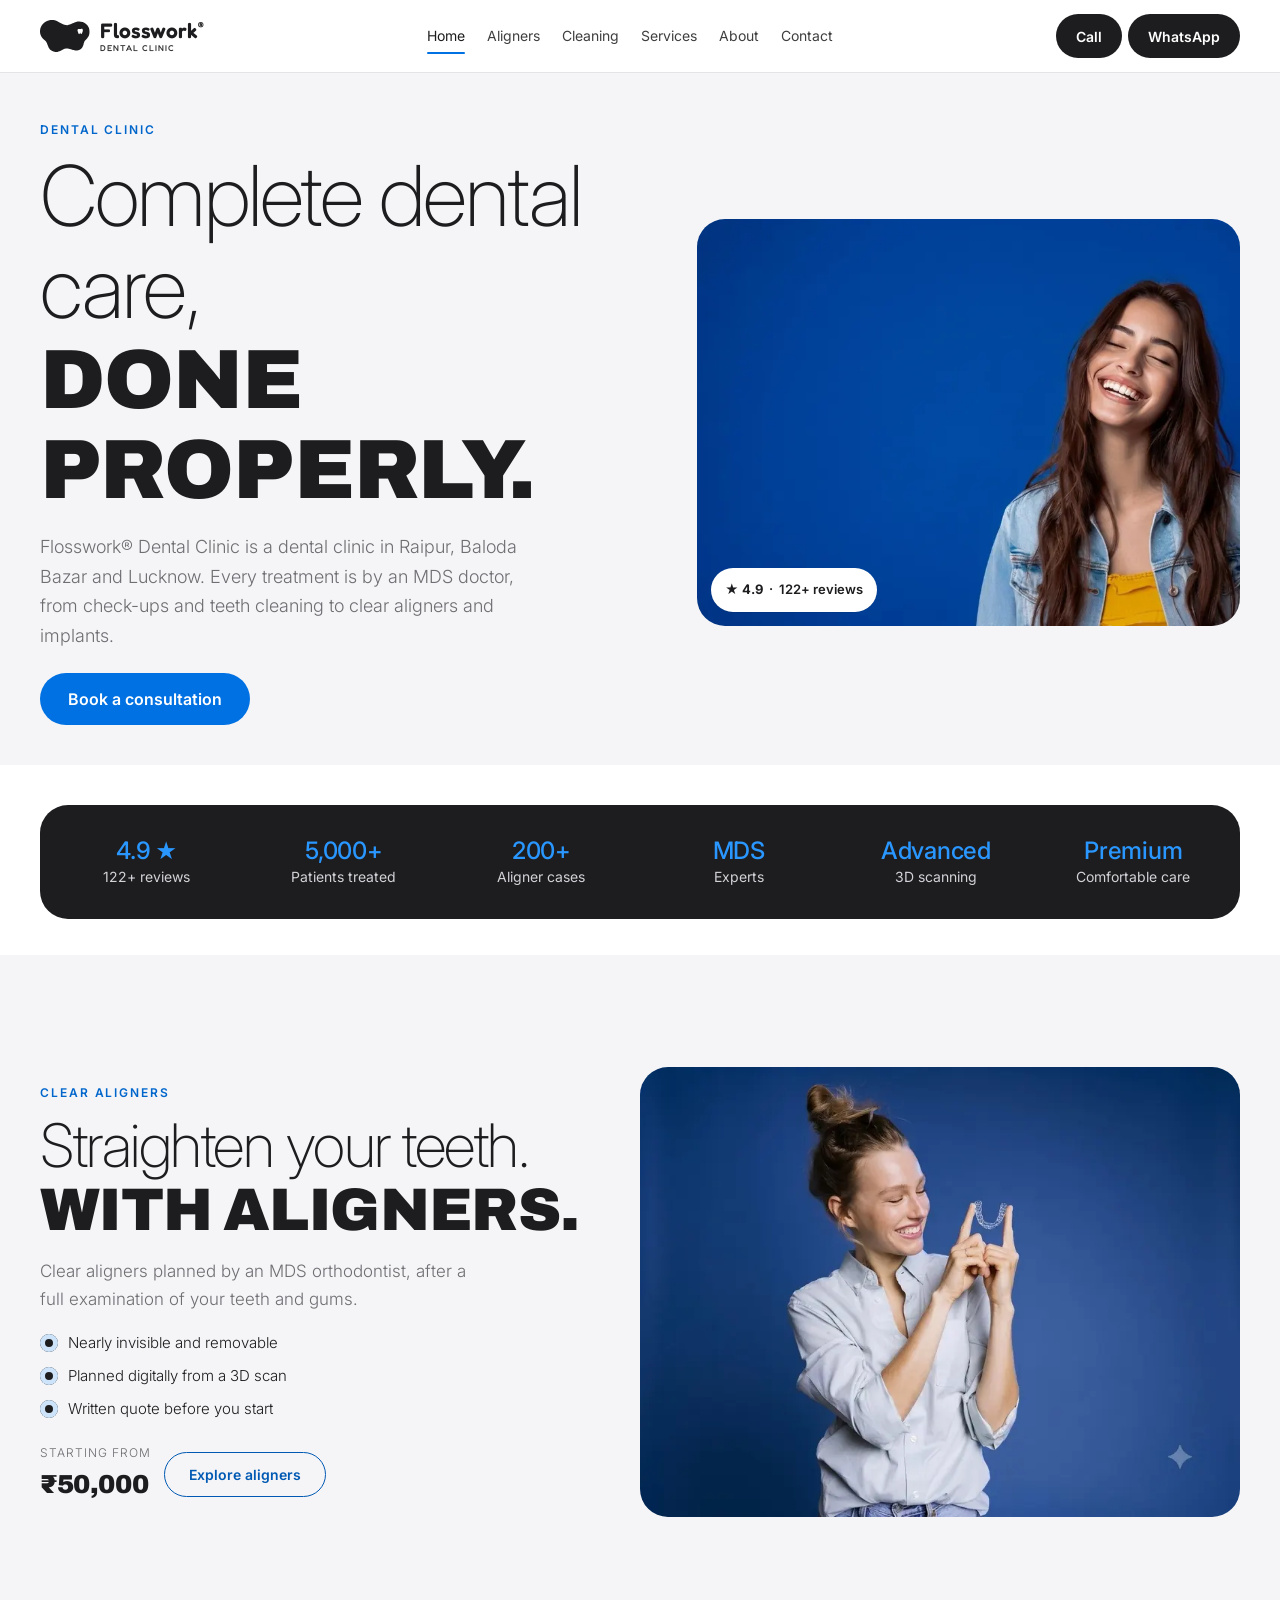
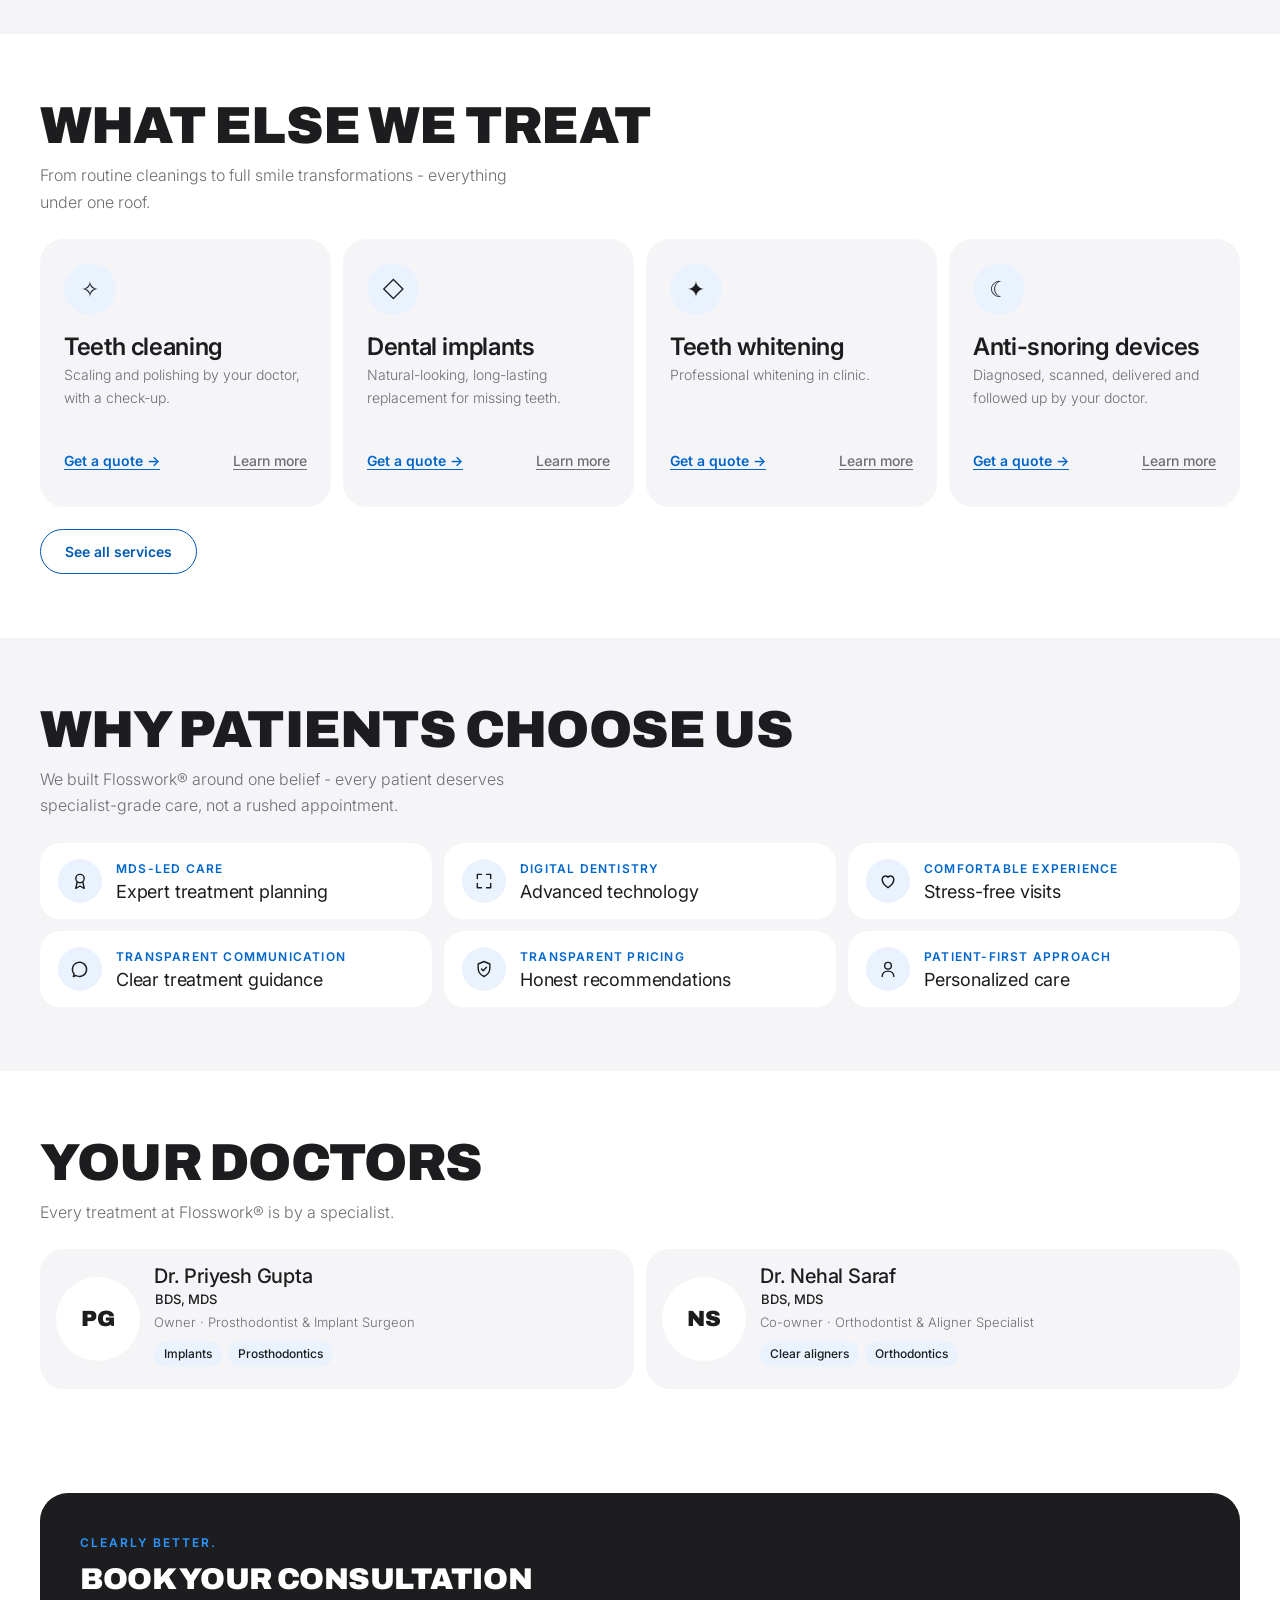
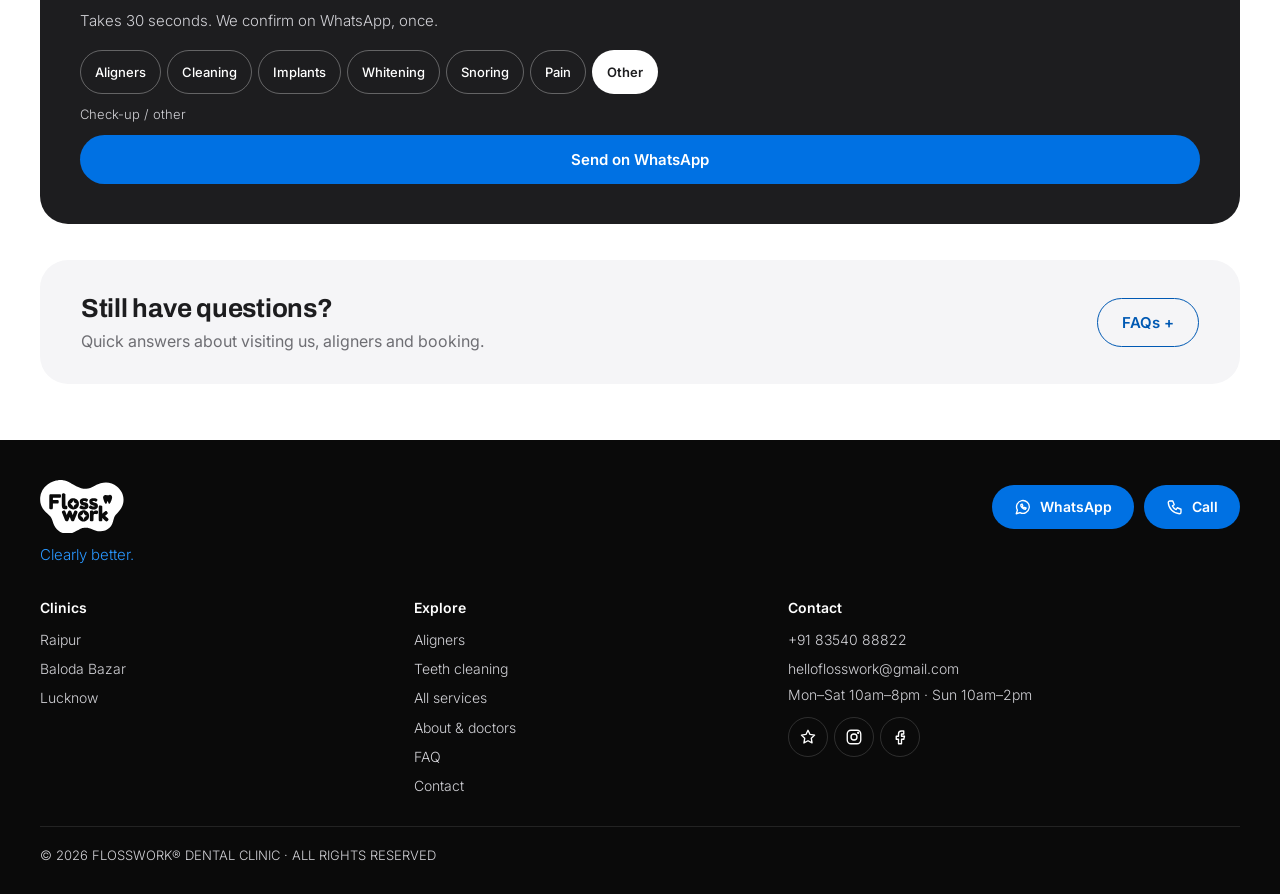
==== commit cea933ba: "faq" ====
--- a/index.html
+++ b/index.html
@@ -31,7 +31,7 @@
 <link rel="preconnect" href="https://fonts.gstatic.com" crossorigin>
 <link rel="preload" as="style" href="https://fonts.googleapis.com/css2?family=Archivo:wght@800;900&family=Fredoka:wght@500;600&family=Inter:wght@300;400;500;600;700&display=swap" onload="this.onload=null;this.rel='stylesheet'"><noscript><link rel="stylesheet" href="https://fonts.googleapis.com/css2?family=Archivo:wght@800;900&family=Fredoka:wght@500;600&family=Inter:wght@300;400;500;600;700&display=swap"></noscript>
 <link rel="preload" as="image" type="image/webp" imagesrcset="images/hero-home-480.webp 480w, images/hero-home-800.webp 800w, images/hero-home-1200.webp 1200w" imagesizes="(min-width:760px) 560px, 92vw" fetchpriority="high">
-<link rel="stylesheet" href="styles.css?v=d998fac5">
+<link rel="stylesheet" href="styles.css?v=4c87f79a">
 <!--fw-festival-->
 <script>(function(){var S={"enabled":true,"bv":"eb3df3ec","festivals":[{"id":"diwali-d","from":"2026-11-04","to":"2026-11-12","banner":{"text":"Shubh Deepavali from Flosswork","more":"wishing you a bright, healthy smile"},"v":"3dc98b79"}]},d=document,h=d.documentElement,pv=null,t,i,m;try{m=location.search.match(/[?&]festival=([\w-]+)/);if(m){if(m[1]==='off')sessionStorage.removeItem('fwFestival');else sessionStorage.setItem('fwFestival',m[1])}pv=sessionStorage.getItem('fwFestival')}catch(e){}if(pv){for(i=0;i<S.festivals.length;i++)if(S.festivals[i].id===pv)t=S.festivals[i]}else if(S.enabled){var n=new Intl.DateTimeFormat('en-CA',{timeZone:'Asia/Kolkata'}).format(new Date()),x;for(i=0;i<S.festivals.length;i++){x=S.festivals[i];if(n>=x.from&&n<=x.to)t=x}}if(!t)return;h.setAttribute('data-fw-festival',t.id);window.FW_FESTIVAL={id:t.id,banner:t.banner,preview:!!pv};d.write('<link rel="stylesheet" href="festival-themes/base.css?v='+S.bv+'"><link rel="stylesheet" href="festival-themes/'+t.id+'.css?v='+t.v+'">');['base',t.id].forEach(function(f){var s=d.createElement('script');s.src='festival-themes/'+f+'.js?v='+(f==='base'?S.bv:t.v);s.async=false;d.head.appendChild(s)})})();</script>
 <!--/fw-festival-->
@@ -142,16 +142,23 @@
   </form>
 </div>
 </main>
-<section class="faqban" aria-labelledby="fb-h">
-  <div class="wrap"><div class="in"><div><h2 id="fb-h">Still have questions?</h2><p>Answers on visiting us, aligners, cleaning and more.</p></div><a class="btn btn--line btn--accent" href="/faq">Read our FAQ <span aria-hidden="true">→</span></a></div></div>
+<section class="faqban fbx" aria-labelledby="fb-h">
+  <div class="wrap"><details class="in" id="faq-group">
+    <summary><div><h2 id="fb-h">Still have questions?</h2><p>Quick answers about visiting us, aligners and booking.</p></div><span class="btn btn--line btn--accent"><span class="o">FAQs <span aria-hidden="true">+</span></span><span class="c">Hide FAQs <span aria-hidden="true">−</span></span></span></summary>
+    <div class="qg-body"><div class="faq"><details class="q" id="fq-where"><summary><h3>Where is Flosswork® Dental Clinic located?</h3></summary><div class="a"><p>Flosswork® has three clinics: <b>Raipur</b> (6, South Avenue, Opp. Dr. Bhagwat Hospital, Choubey Colony, 492001), <b>Baloda Bazar</b> (Samadhan Health Centre, Gaurav Path, Opp. Shani Mandir, 493332) and <b>Lucknow</b> (Sector F, Jankipuram, 226021).</p><p>Directions for each clinic are on our <a href="/contact">contact page</a>.</p></div></details><details class="q" id="fq-hours"><summary><h3>What are your opening hours?</h3></summary><div class="a"><p>We’re open <b>Monday to Saturday, 10am to 8pm</b>, and <b>Sunday, 10am to 2pm</b>. There’s no lunch break, so you can come in any time during those hours.</p></div></details><details class="q" id="fq-book"><summary><h3>How do I book an appointment?</h3></summary><div class="a"><p>The quickest way is WhatsApp: choose what you need on our <a href="/contact">contact page</a> and a message is ready to send. You can also call <a href="tel:+918354088822">+91 83540 88822</a> or walk in. Most patients get an appointment within 24 hours.</p><p>We confirm your visit on WhatsApp once, with no repeated calls.</p></div></details><details class="q" id="fq-aligner-cost"><summary><h3>How much do clear aligners cost in Raipur, Baloda Bazar and Lucknow?</h3></summary><div class="a"><p>Clear aligners at Flosswork® start from <b>₹50,000</b>. Your exact cost depends on your teeth, and we give it to you <b>in writing after your examination</b>, before you commit. EMI options are available.</p><p>See what’s included on the <a href="/aligners#pricing">aligners pricing section</a>.</p></div></details></div><div class="qg-more"><a class="btn btn--line btn--accent" href="/faq">Read all FAQs <span aria-hidden="true">→</span></a></div></div>
+  </details></div>
 </section>
+<script>(function(){var g=document.getElementById('faq-group');if(!g)return;function o(){var h=location.hash.slice(1),e=h&&document.getElementById(h);if(e&&g.contains(e)){g.open=true;if(e.tagName==='DETAILS')e.open=true;e.scrollIntoView()}}o();addEventListener('hashchange',o)})();</script>
 <footer class="foot">
   <div class="wrap">
+    <div class="foot-top">
+      <div class="brand"><svg class="foot-mark" viewBox="0 0 384 246" role="img" aria-label="Flosswork"><use href="brand/wordmark-sprite.svg#fw-word"/></svg><em>Clearly better.</em></div>
+      <div class="fbtns"><a class="fbtn" href="#book" data-book aria-label="WhatsApp Flosswork"><svg class="ic" viewBox="0 0 24 24" fill="none" stroke="currentColor" stroke-width="1.8" stroke-linecap="round" stroke-linejoin="round" aria-hidden="true"><path d="M3 21l1.6-4.8A8.5 8.5 0 1 1 8 19.4L3 21z"/><path d="M9 9c0 3 3 6 6 6l1.2-1.5-2-1-1 .6c-.8-.4-1.700-1.300-2.100-2.100l.6-1-1-2z"/></svg>WhatsApp</a><a class="fbtn" data-call href="tel:+918354088822" aria-label="Call Flosswork"><svg class="ic" viewBox="0 0 24 24" fill="none" stroke="currentColor" stroke-width="1.8" stroke-linecap="round" stroke-linejoin="round" aria-hidden="true"><path d="M5 4h4l2 5-2.5 1.5a11 11 0 0 0 5 5L15 13l5 2v4a2 2 0 0 1-2 2A16 16 0 0 1 3 6a2 2 0 0 1 2-2z"/></svg>Call</a></div>
+    </div>
     <div class="g">
-      <div><div class="brand"><svg class="foot-mark" viewBox="0 0 384 246" role="img" aria-label="Flosswork"><use href="brand/wordmark-sprite.svg#fw-word"/></svg><em>Clearly better.</em></div><p style="margin-top:10px;max-width:30ch">Complete dental care.</p></div>
-      <div><b>Explore</b><a href="/aligners">Aligners</a><a href="/cleaning">Teeth cleaning</a><a href="/services">All services</a><a href="/about">About &amp; doctors</a><a href="/faq">FAQ</a><a href="/contact">Contact</a><a href="/raipur">Raipur clinic</a><a href="/baloda-bazar">Baloda Bazar clinic</a><a href="/lucknow">Lucknow clinic</a></div>
-      <div><b>Visit</b><span class="loc">Raipur</span><span>6, South Avenue, Opp. Dr. Bhagwat Hospital, Choubey Colony, Raipur 492001</span><a data-maps href="https://maps.google.com/?q=Flosswork+Dental+Clinic+Choubey+Colony+Raipur" target="_blank" rel="noopener">Get directions</a><span class="loc">Baloda Bazar</span><span>Samadhan Health Centre, Gaurav Path, Opp. Shani Mandir, Baloda Bazar 493332</span><a data-maps href="https://maps.app.goo.gl/iLH7STLszU33iTbU9" target="_blank" rel="noopener">Get directions</a><span class="loc">Lucknow</span><span>Sector F, Jankipuram, Lucknow 226021</span><a data-maps href="https://maps.google.com/?q=Sector+F+Jankipuram+Lucknow+226021" target="_blank" rel="noopener">Get directions</a><b class="tm">Timings</b><span data-hours>Mon–Sat 10am–8pm · Sun 10am–2pm</span></div>
-      <div><b>Contact</b><a data-phone href="tel:+918354088822">+91 83540 88822</a><a href="tel:+917713593252">+91 77135 93252</a><a href="mailto:helloflosswork@gmail.com">helloflosswork@gmail.com</a><a data-gmb href="https://share.google/FxXZNT7AcuzzEOvvb" target="_blank" rel="noopener">Google reviews</a><a href="https://www.instagram.com/helloflosswork" target="_blank" rel="noopener">Instagram</a><a href="https://www.facebook.com/share/1aPEa3Czvx/" target="_blank" rel="noopener">Facebook</a></div>
+      <div><b>Clinics</b><a href="/raipur">Raipur</a><a href="/baloda-bazar">Baloda Bazar</a><a href="/lucknow">Lucknow</a></div>
+      <div><b>Explore</b><a href="/aligners">Aligners</a><a href="/cleaning">Teeth cleaning</a><a href="/services">All services</a><a href="/about">About &amp; doctors</a><a href="/faq">FAQ</a><a href="/contact">Contact</a></div>
+      <div><b>Contact</b><a data-phone href="tel:+918354088822">+91 83540 88822</a><a href="mailto:helloflosswork@gmail.com">helloflosswork@gmail.com</a><span data-hours>Mon–Sat 10am–8pm · Sun 10am–2pm</span><div class="soc"><a data-gmb href="https://share.google/FxXZNT7AcuzzEOvvb" target="_blank" rel="noopener" aria-label="Google reviews"><svg class="ic" viewBox="0 0 24 24" fill="none" stroke="currentColor" stroke-width="1.8" stroke-linecap="round" stroke-linejoin="round" aria-hidden="true"><path d="M12 3l2.7 5.6 6.1.9-4.4 4.3 1 6.1L12 17l-5.4 2.9 1-6.1L3.2 9.5l6.1-.9L12 3z"/></svg></a><a href="https://www.instagram.com/helloflosswork" target="_blank" rel="noopener" aria-label="Instagram"><svg class="ic" viewBox="0 0 24 24" fill="none" stroke="currentColor" stroke-width="1.8" stroke-linecap="round" stroke-linejoin="round" aria-hidden="true"><rect x="3" y="3" width="18" height="18" rx="5"/><circle cx="12" cy="12" r="4"/><circle cx="17.5" cy="6.5" r=".6" fill="currentColor"/></svg></a><a href="https://www.facebook.com/share/1aPEa3Czvx/" target="_blank" rel="noopener" aria-label="Facebook"><svg class="ic" viewBox="0 0 24 24" fill="none" stroke="currentColor" stroke-width="1.8" stroke-linecap="round" stroke-linejoin="round" aria-hidden="true"><path d="M14 8h3V4h-3a4 4 0 0 0-4 4v3H7v4h3v6h4v-6h3l1-4h-4V8z"/></svg></a></div></div>
     </div>
     <div class="copy">© 2026 FLOSSWORK® DENTAL CLINIC · ALL RIGHTS RESERVED</div>
   </div>
--- a/styles.css
+++ b/styles.css
@@ -290,7 +290,7 @@
 .foot .loc{color:#fff;font-weight:500;margin-top:10px}
 .foot b+.loc{margin-top:0}
 .foot .brand{color:#fff}
-.foot-mark{width:150px;height:auto;display:block;color:#fff}
+.foot-mark{width:84px;height:auto;display:block;color:#fff}
 .foot .brand em{display:block;font-style:normal;font-weight:300;color:var(--green);font-size:15px;letter-spacing:0;margin-top:10px}
 .foot a{text-decoration:none;display:block;padding:3px 0}
 .foot a:hover{color:#fff}
@@ -334,7 +334,8 @@
   .locs{grid-template-columns:repeat(3,1fr)}
   .partners{grid-template-columns:repeat(7,minmax(0,1fr));grid-template-rows:none;grid-auto-flow:row;grid-auto-columns:auto;overflow:visible;margin-right:0;padding:0;gap:12px}
   .partners div{min-height:88px;font-size:clamp(13px,1.5vw,20px);padding:12px 6px;overflow-wrap:anywhere}
-  .foot .g{grid-template-columns:1.4fr 1fr 1fr 1.2fr}
+  .foot .g{grid-template-columns:1fr 1fr 1.3fr}
+  .foot .fbtns{display:flex}
   .cmp .r>div{padding:16px 22px;font-size:16px}
 }
 /* tap targets: at least 44px tall on touch screens */
@@ -652,7 +653,7 @@
 }
 @media(min-width:1024px){.faqban{padding:8px 0 56px}.faqban .in{padding:32px 40px}.faqban h2{font-size:26px}.faqban p{font-size:16px}}
 /* footer logo: smaller on phones */
-@media(max-width:759px){.foot-mark{width:110px}.foot .brand em{margin-top:14px}}
+@media(max-width:759px){.foot .brand em{margin-top:14px}}
 /* treatment tile and service card titles in semibold */
 .t h3,.card h3{font-weight:600}
 /* mobile: the Inside gallery scrolls only as far as its photos; the tool chips wrap and stay in view */
@@ -697,3 +698,38 @@
 
 /* footer copyright line: hidden 5-tap entry to the data page, so no text selection or double-tap zoom on fast taps */
 .foot .copy{-webkit-user-select:none;user-select:none;touch-action:manipulation;-webkit-tap-highlight-color:transparent}
+
+/* footer v2: logo + WhatsApp/Call buttons on top, three short columns, social icons in the Contact column */
+.foot-top{display:flex;flex-wrap:wrap;align-items:flex-start;justify-content:space-between;gap:14px 12px;margin-bottom:28px}
+.foot .fbtns{display:flex;gap:8px;margin-left:auto;margin-top:7px}
+.foot .fbtn{display:inline-flex;align-items:center;justify-content:center;gap:6px;min-height:40px;padding:0 14px;border-radius:99px;background:#0071e3;color:#fff;font:600 13px Inter;white-space:nowrap;transition:background .2s}
+@media(min-width:760px){.foot .fbtn{min-height:44px;padding:0 22px;gap:8px;font-size:14px}.foot .fbtns{gap:10px;margin-top:5px}}
+.foot .fbtn:hover{background:#0077ed;color:#fff}
+.foot .fbtn .ic{width:16px;height:16px;flex:none}
+@media(min-width:760px){.foot .fbtn .ic{width:18px;height:18px}}
+@media(max-width:759px){.foot .g{grid-template-columns:1fr 1fr}.foot .g>div:last-child{grid-column:1/-1}}
+.foot .soc{display:flex;gap:6px;margin-top:10px}
+.foot .soc a{display:grid;place-items:center;width:40px;height:40px;padding:0;border-radius:50%;border:1px solid #ffffff26;color:#fff}
+.foot .soc a:hover{background:#ffffff14}
+.foot .soc .ic{width:18px;height:18px}
+
+/* contact page: the whole branch card opens its clinic page (stretched link on the name); Directions and Call stay clickable above it */
+.loc-card.link{position:relative;transition:border-color .2s,transform .25s var(--ease)}
+.loc-card.link:hover{border-color:var(--ink)}
+.loc-card.link .card-link{text-decoration:none;color:inherit}
+.loc-card.link .card-link::after{content:"";position:absolute;inset:0;border-radius:inherit}
+.loc-card.link .card-link::before{content:"\2192";position:absolute;top:22px;right:24px;font-size:20px;color:var(--mute)}
+.loc-card.link .btns{position:relative;z-index:1}
+.loc-card.link .card-link:focus-visible{outline:none}
+.loc-card.link:has(.card-link:focus-visible){outline:3px solid var(--greend);outline-offset:2px}
+
+/* aligners page: the "Still have questions?" banner is one closed block; its button opens the nine questions, with a Read all FAQs button at the bottom */
+.faqban.fbx .in{display:block;color:var(--ink);border-color:transparent}
+.fbx .in>summary{list-style:none;cursor:pointer;display:flex;flex-direction:column;align-items:stretch;gap:18px}
+.fbx summary::-webkit-details-marker{display:none}
+@media(min-width:760px){.fbx .in>summary{flex-direction:row;align-items:center;justify-content:space-between;gap:24px}}
+.fbx .btn .c,.fbx .in[open] .btn .o{display:none}
+.fbx .in[open] .btn .c{display:inline}
+.fbx .qg-body{padding:22px 0 4px}
+.fbx .faq{max-width:none}
+.fbx .qg-more{margin-top:18px;display:flex;justify-content:center}
